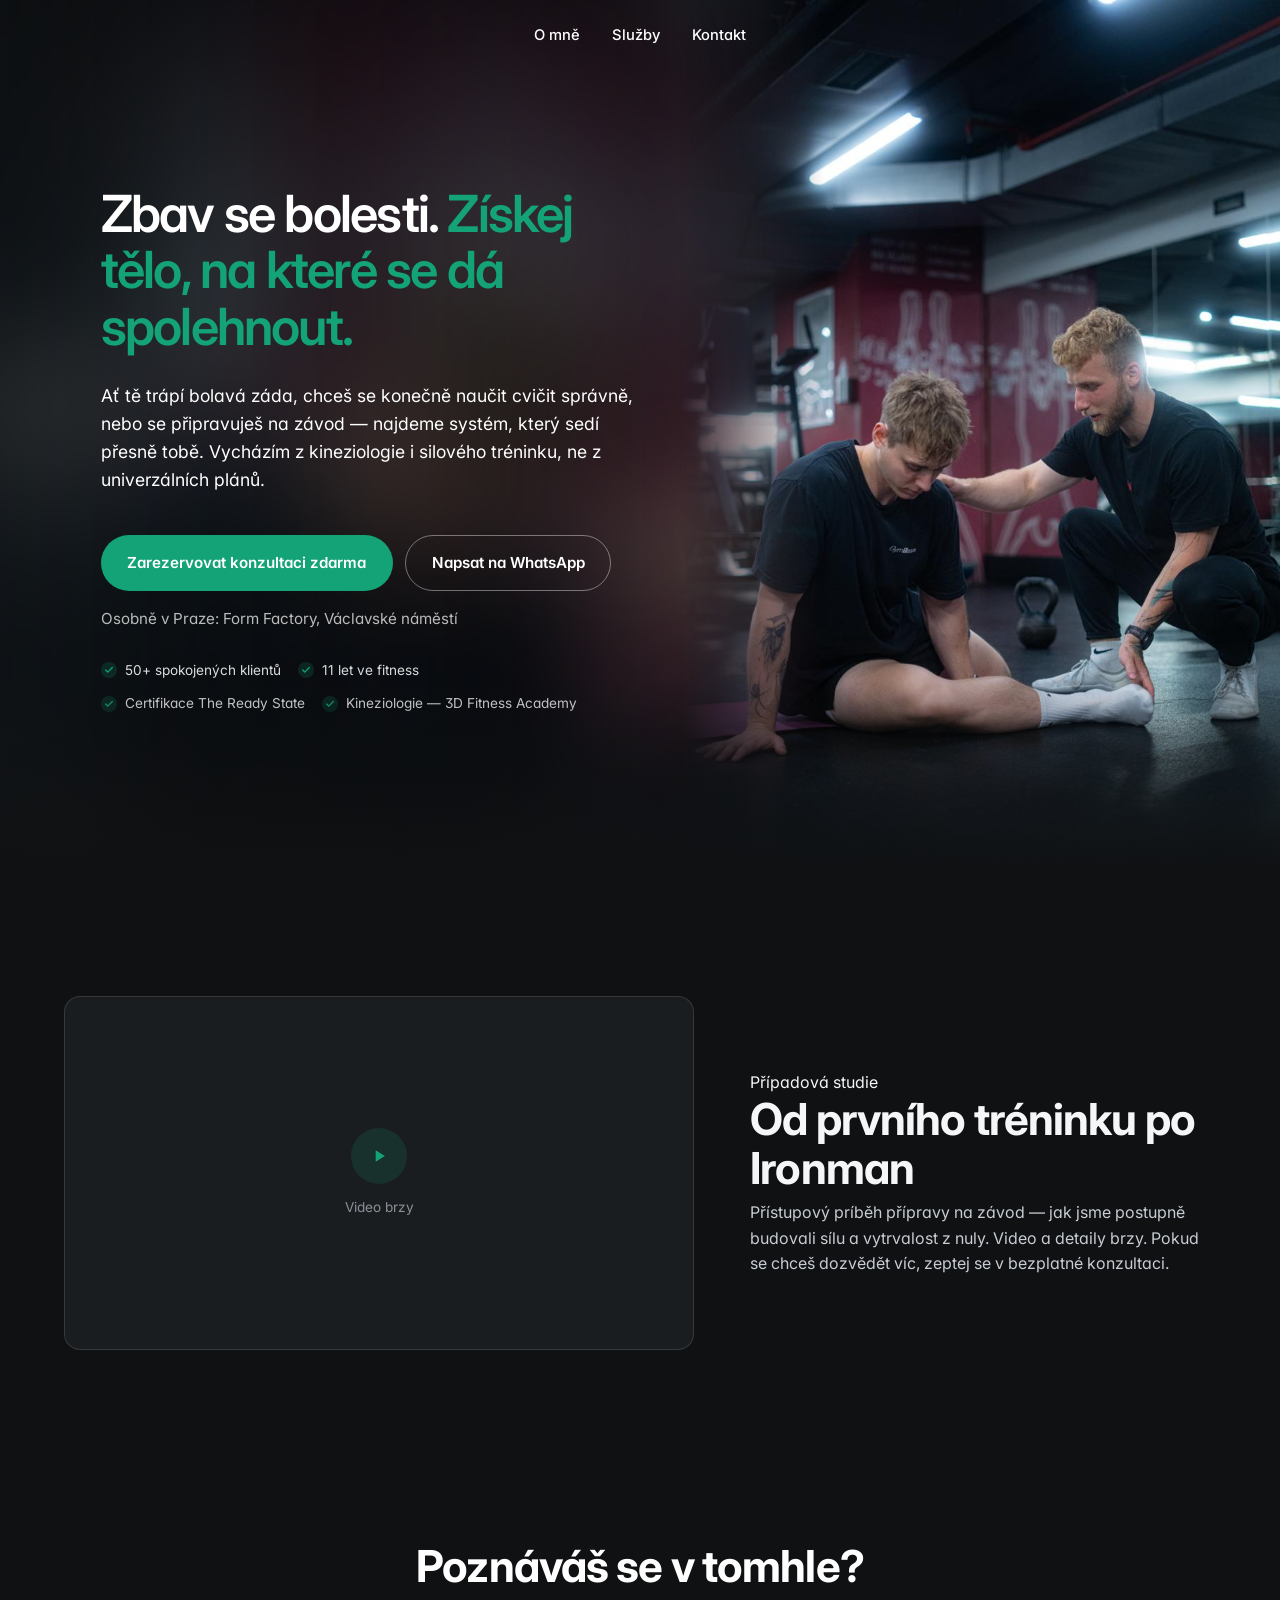
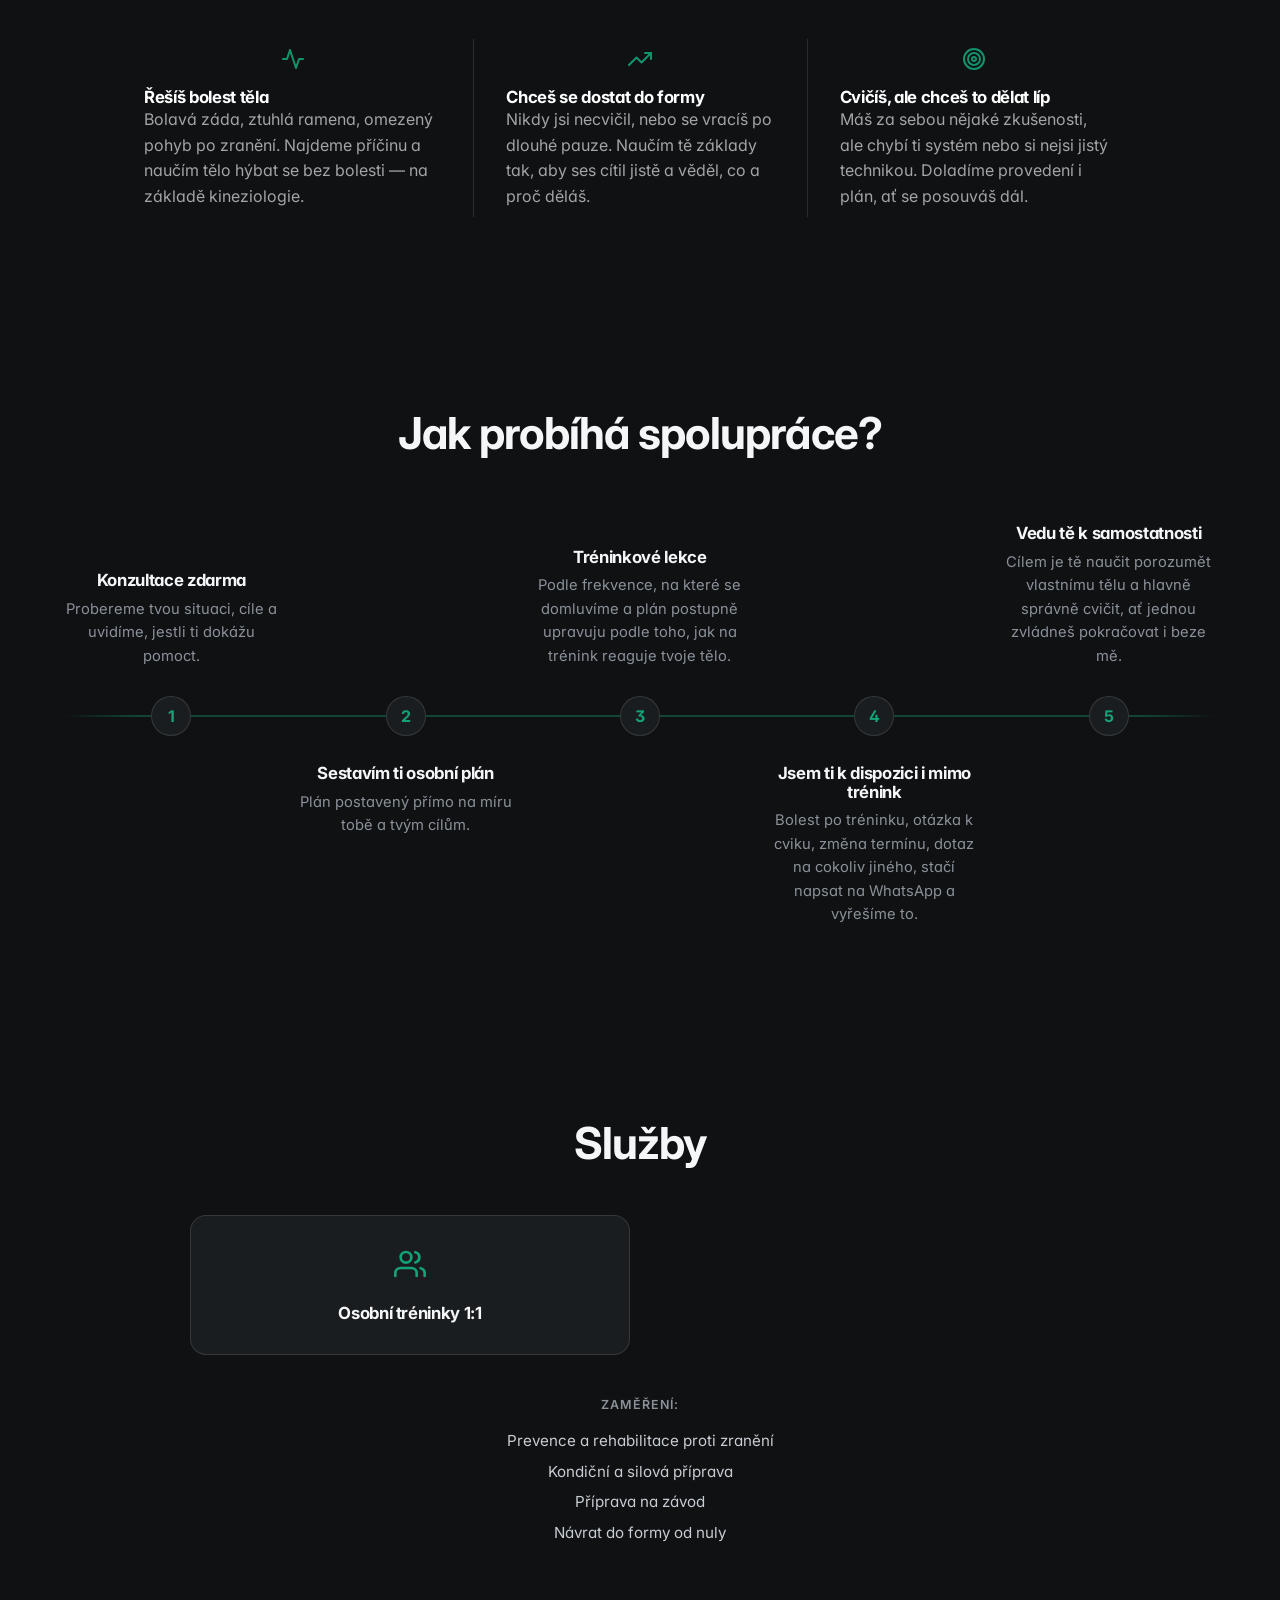
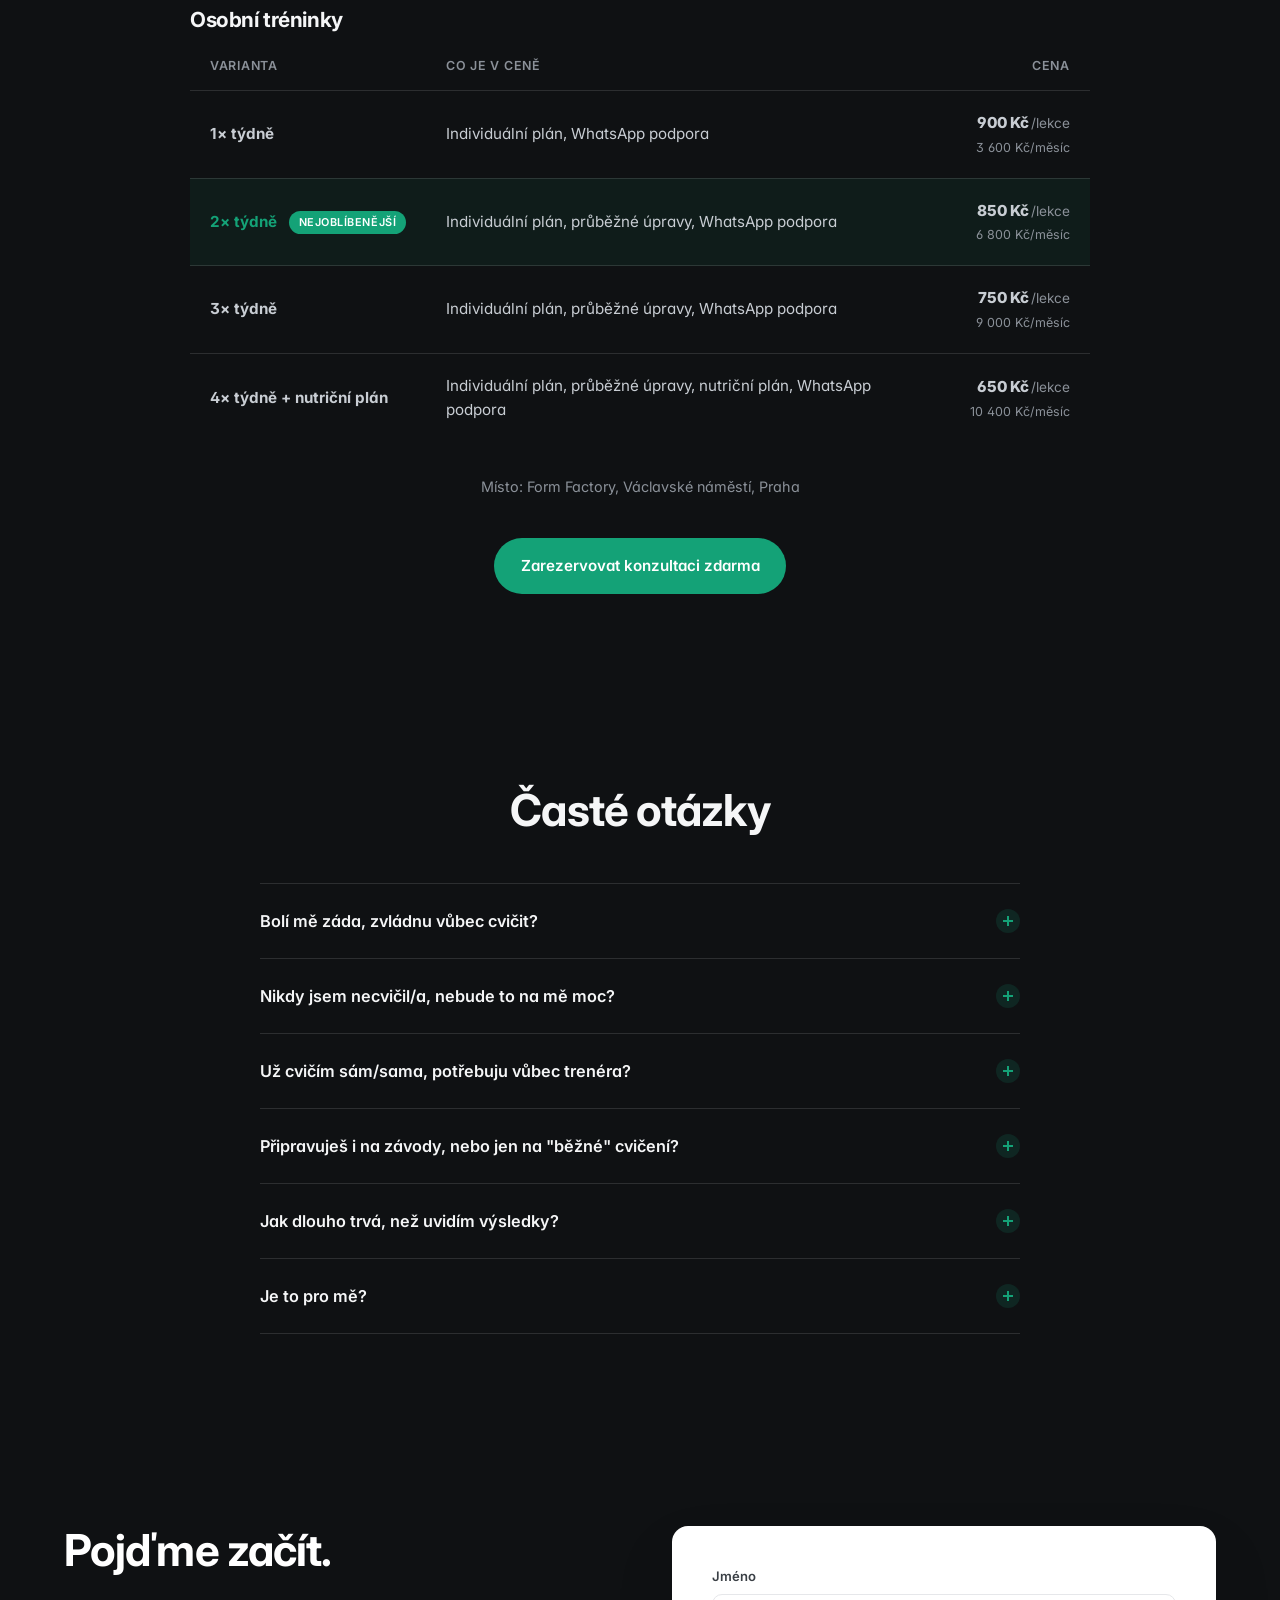
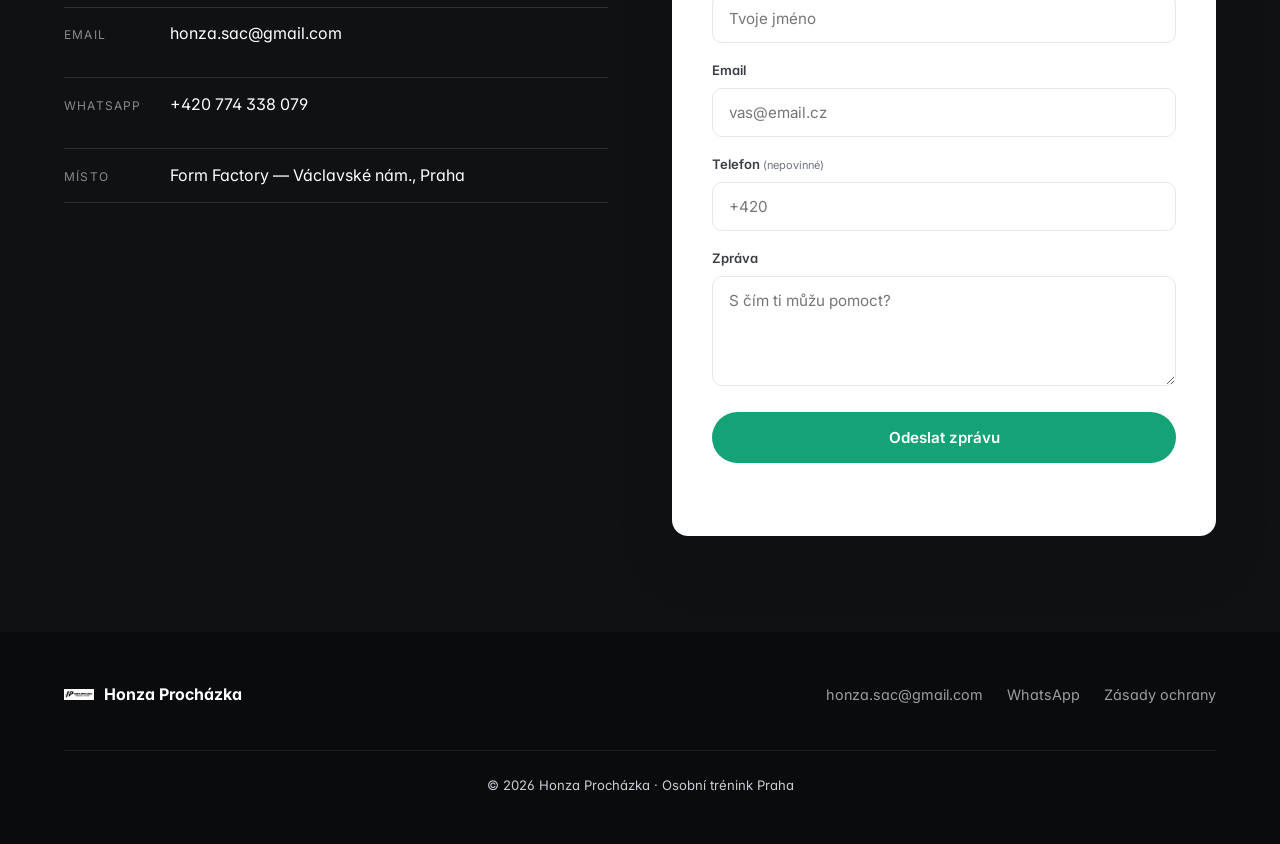
==== index.html @ e0b255be "Council verdict: remove case study placeholders, delete online programming section, add location to " ====
<!DOCTYPE html>
<html lang="cs">
<head>
  <meta charset="UTF-8" />
  <meta name="viewport" content="width=device-width, initial-scale=1.0" />
  <meta name="theme-color" content="#0f1113" />
  <meta name="robots" content="index,follow,max-image-preview:large" />
  <meta name="author" content="Honza Procházka" />

  <title>Osobní trenér Praha — Honza Procházka | Kineziologie a silový trénink</title>
  <meta name="description" content="Osobní trénink v centru Prahy s Honzou Procházkou. Kineziologie i silový trénink — bolesti zad, návrat do formy nebo příprava na závod. Form Factory — Václavské náměstí. Zdarma úvodní konzultace." />
  <meta name="keywords" content="osobní trenér Praha, kineziologie Praha, silový trénink Praha, funkční trénink, bolesti zad cvičení, trénink Václavské náměstí, osobní trénink Form Factory, 3DFA trenér" />

  <link rel="canonical" href="https://www.honzacoach.cz/" />

  <meta property="og:type" content="website" />
  <meta property="og:locale" content="cs_CZ" />
  <meta property="og:site_name" content="Honza Procházka — Osobní trenér Praha" />
  <meta property="og:title" content="Osobní trenér Praha — Honza Procházka | Kineziologie a silový trénink" />
  <meta property="og:description" content="Zbav se bolesti. Získej tělo, na které se dá spolehnout. Individuální tréninky na základě kineziologie i silové přípravy. Zdarma úvodní konzultace — centrum Prahy, Form Factory." />
  <meta property="og:url" content="https://www.honzacoach.cz/" />
  <meta property="og:image" content="https://www.honzacoach.cz/assets/honza-about.jpg" />
  <meta property="og:image:alt" content="Honza Procházka — osobní trenér Praha" />

  <meta name="twitter:card" content="summary_large_image" />
  <meta name="twitter:title" content="Osobní trenér Praha — Honza Procházka" />
  <meta name="twitter:description" content="Kineziologie a silový trénink v centru Prahy. Zdarma úvodní konzultace." />
  <meta name="twitter:image" content="https://www.honzacoach.cz/assets/honza-about.jpg" />

  <meta name="geo.region" content="CZ-10" />
  <meta name="geo.placename" content="Praha" />
  <meta name="geo.position" content="50.0814;14.4285" />
  <meta name="ICBM" content="50.0814, 14.4285" />

  <link rel="icon" type="image/png" href="assets/logo.png" />
  <link rel="apple-touch-icon" href="assets/logo.png" />
  <link rel="preconnect" href="https://fonts.googleapis.com">
  <link rel="preconnect" href="https://fonts.gstatic.com" crossorigin>
  <link rel="preload" as="image" href="assets/honza-about.jpg" fetchpriority="high" />
  <link rel="preload" as="image" href="assets/honza-hero-1.JPG" fetchpriority="high" />
  <link href="https://fonts.googleapis.com/css2?family=Inter:wght@300;400;500;600;700;800&display=swap" rel="stylesheet">
  <link rel="stylesheet" href="styles.css" />

  <script type="application/ld+json">
  {
    "@context": "https://schema.org",
    "@graph": [
      {
        "@type": "LocalBusiness",
        "@id": "https://www.honzacoach.cz/#business",
        "name": "Honza Procházka — Osobní trenér Praha",
        "image": "https://www.honzacoach.cz/assets/honza-about.jpg",
        "url": "https://www.honzacoach.cz/",
        "email": "honza.sac@gmail.com",
        "priceRange": "650–900 Kč",
        "description": "Osobní tréninky založené na kineziologii a silovém tréninku — bolesti zad, návrat do formy i příprava na závod. Centrum Prahy — Form Factory, Václavské náměstí.",
        "address": {
          "@type": "PostalAddress",
          "streetAddress": "Form Factory, Václavské náměstí",
          "addressLocality": "Praha",
          "postalCode": "110 00",
          "addressCountry": "CZ"
        },
        "geo": {
          "@type": "GeoCoordinates",
          "latitude": 50.0814,
          "longitude": 14.4285
        },
        "areaServed": { "@type": "City", "name": "Praha" },
        "sameAs": [
          "https://instagram.com/honza.mbk"
        ]
      },
      {
        "@type": "Person",
        "@id": "https://www.honzacoach.cz/#person",
        "name": "Honza Procházka",
        "jobTitle": "Osobní trenér, specialista na kineziologii",
        "worksFor": { "@id": "https://www.honzacoach.cz/#business" },
        "hasCredential": "3DFA certifikace",
        "knowsAbout": ["Kineziologie", "Funkční trénink", "Bolesti zad", "Rehabilitační cvičení"]
      },
      {
        "@type": "Service",
        "name": "Osobní trénink 1:1",
        "provider": { "@id": "https://www.honzacoach.cz/#business" },
        "areaServed": "Praha",
        "offers": [
          { "@type": "Offer", "name": "Úvodní konzultace", "price": "0", "priceCurrency": "CZK" },
          { "@type": "Offer", "name": "1× týdně", "price": "900", "priceCurrency": "CZK" },
          { "@type": "Offer", "name": "2× týdně", "price": "850", "priceCurrency": "CZK" },
          { "@type": "Offer", "name": "3× týdně", "price": "750", "priceCurrency": "CZK" },
          { "@type": "Offer", "name": "4× týdně + nutriční plán", "price": "650", "priceCurrency": "CZK" }
        ]
      },
      {
        "@type": "FAQPage",
        "mainEntity": [
          {
            "@type": "Question",
            "name": "Bolí mě záda, zvládnu vůbec cvičit?",
            "acceptedAnswer": { "@type": "Answer", "text": "Ano — a je to přesně důvod, proč začít. Na první konzultaci projdeme, co ti dělá potíže, a najdeme pohyby, které jsou pro tebe bezpečné." }
          },
          {
            "@type": "Question",
            "name": "Nikdy jsem necvičil/a, nebude to na mě moc?",
            "acceptedAnswer": { "@type": "Answer", "text": "Naopak, je to ideální start. Tempo i cviky přizpůsobím přesně tvé úrovni." }
          },
          {
            "@type": "Question",
            "name": "Už cvičím sám/sama, potřebuju vůbec trenéra?",
            "acceptedAnswer": { "@type": "Answer", "text": "Pokud si nejsi jistý technikou nebo proč které cviky volíš, tak ano." }
          },
          {
            "@type": "Question",
            "name": "Připravuješ i na závody, nebo jen na běžné cvičení?",
            "acceptedAnswer": { "@type": "Answer", "text": "Obojí. Kombinuju kineziologii se silovým tréninkem, takže tě dokážu připravit i na konkrétní cíl — např. jsem takhle připravoval klienta na Ironman 70.3." }
          },
          {
            "@type": "Question",
            "name": "Jak dlouho trvá, než uvidím výsledky?",
            "acceptedAnswer": { "@type": "Answer", "text": "Je to individuální, podle počtu tréninků, ale u většiny klientů vidíme zlepšení během prvního měsíce." }
          },
          {
            "@type": "Question",
            "name": "Je to pro mě?",
            "acceptedAnswer": { "@type": "Answer", "text": "Od toho je konzultace zdarma — probereme tvou situaci a uvidíme, jestli ti dokážu pomoct." }
          }
        ]
      }
    ]
  }
  </script>


</head>
<body>

  <header class="top-nav" id="nav">
    <a href="o-mne.html">O mně</a>
    <a href="#sluzby">Služby</a>
    <a href="#kontakt">Kontakt</a>
    <a href="#kontakt" class="top-nav__cta btn btn--small">Zdarma konzultace</a>
  </header>

  <main>
  <!-- HERO -->
  <section class="hero hero--fullbg" id="top" aria-labelledby="heroTitle">
    <div class="hero__media">
      <div class="hero__backdrop" aria-hidden="true"></div>
      <video
        class="hero__bg"
        poster="assets/honza-hero-1.JPG"
        autoplay muted loop playsinline preload="auto"
        aria-hidden="true">
        <source src="assets/hero-video.mp4" type="video/mp4" />
      </video>
    </div>
    <div class="container hero__content">
      <div class="hero__text reveal">
        <h1 id="heroTitle">Zbav se bolesti. <span class="accent">Získej tělo, na které se dá spolehnout.</span></h1>
        <p class="lead">Ať tě trápí bolavá záda, chceš se konečně naučit cvičit správně, nebo se připravuješ na závod — najdeme systém, který sedí přesně tobě. Vycházím z kineziologie i silového tréninku, ne z univerzálních plánů.</p>
        <div class="hero__cta">
          <a href="#kontakt" class="btn btn--primary">Zarezervovat konzultaci zdarma</a>
          <a href="https://wa.me/420774338079?text=Ahoj%20Honzo%2C%20m%C3%A1m%20z%C3%A1jem%20o%20konzultaci%20zdarma." target="_blank" rel="noopener" class="btn btn--ghost">Napsat na WhatsApp</a>
        </div>
        <p style="font-size: 0.95rem; color: #bbb; margin-top: 1rem;">Osobně v Praze: Form Factory, Václavské náměstí</p>
        <ul class="hero__checks">
          <li>50+ spokojených klientů</li>
          <li>11 let ve fitness</li>
          <li>Certifikace The Ready State</li>
          <li>Kineziologie — 3D Fitness Academy</li>
        </ul>
      </div>
    </div>
  </section>

  <!-- CASE STUDY — video pending, TODO: fill in placeholders below and replace .case-study__video-placeholder with a <video> tag once footage is edited -->
  <section class="case-study" id="pribeh">
    <div class="container case-study__grid reveal">
      <div class="case-study__video">
        <div class="case-study__video-placeholder">
          <div class="case-study__play" aria-hidden="true">
            <svg viewBox="0 0 24 24"><path d="M8 5v14l11-7z"/></svg>
          </div>
          <span>Video brzy</span>
        </div>
      </div>
      <div class=”case-study__text”>
        <span class=”case-study__eyebrow”>Případová studie</span>
        <h2>Od prvního tréninku po Ironman</h2>
        <p>Přístupový príběh přípravy na závod — jak jsme postupně budovali sílu a vytrvalost z nuly. Video a detaily brzy. Pokud se chceš dozvědět víc, zeptej se v bezplatné konzultaci.</p>
      </div>
    </div>
  </section>

  <!-- FOR WHOM -->
  <section class="forwhom" id="pro-koho">
    <div class="container">
      <div class="section__head reveal">
        <h2>Poznáváš se v tomhle?</h2>
      </div>
      <div class="forwhom__grid">
        <div class="forwhom__item reveal" data-reveal="repeat">
          <div class="card__icon">
            <svg viewBox="0 0 24 24" fill="none" stroke="currentColor" stroke-width="2" stroke-linecap="round" stroke-linejoin="round">
              <polyline points="22 12 18 12 15 21 9 3 6 12 2 12"></polyline>
            </svg>
          </div>
          <h3>Řešíš bolest těla</h3>
          <p>Bolavá záda, ztuhlá ramena, omezený pohyb po zranění. Najdeme příčinu a naučím tělo hýbat se bez bolesti — na základě kineziologie.</p>
        </div>
        <div class="forwhom__item reveal" data-reveal="repeat">
          <div class="card__icon">
            <svg viewBox="0 0 24 24" fill="none" stroke="currentColor" stroke-width="2" stroke-linecap="round" stroke-linejoin="round">
              <polyline points="23 6 13.5 15.5 8.5 10.5 1 18"></polyline>
              <polyline points="17 6 23 6 23 12"></polyline>
            </svg>
          </div>
          <h3>Chceš se dostat do formy</h3>
          <p>Nikdy jsi necvičil, nebo se vracíš po dlouhé pauze. Naučím tě základy tak, aby ses cítil jistě a věděl, co a proč děláš.</p>
        </div>
        <div class="forwhom__item reveal" data-reveal="repeat">
          <div class="card__icon">
            <svg viewBox="0 0 24 24" fill="none" stroke="currentColor" stroke-width="2" stroke-linecap="round" stroke-linejoin="round">
              <circle cx="12" cy="12" r="10"></circle>
              <circle cx="12" cy="12" r="6"></circle>
              <circle cx="12" cy="12" r="2"></circle>
            </svg>
          </div>
          <h3>Cvičíš, ale chceš to dělat líp</h3>
          <p>Máš za sebou nějaké zkušenosti, ale chybí ti systém nebo si nejsi jistý technikou. Doladíme provedení i plán, ať se posouváš dál.</p>
        </div>
      </div>
    </div>
  </section>

  <!-- PROCESS (ONGOING COLLABORATION) -->
  <section class="process">
    <div class="container">
      <div class="section__head reveal">
        <h2>Jak probíhá spolupráce?</h2>
      </div>
      <div class="timeline reveal" data-reveal="repeat">
        <div class="timeline__track" aria-hidden="true"></div>
        <div class="timeline__node">1</div>
        <div class="timeline__content">
          <h3>Konzultace zdarma</h3>
          <p>Probereme tvou situaci, cíle a uvidíme, jestli ti dokážu pomoct.</p>
        </div>
        <div class="timeline__node">2</div>
        <div class="timeline__content">
          <h3>Sestavím ti osobní plán</h3>
          <p>Plán postavený přímo na míru tobě a tvým cílům.</p>
        </div>
        <div class="timeline__node">3</div>
        <div class="timeline__content">
          <h3>Tréninkové lekce</h3>
          <p>Podle frekvence, na které se domluvíme a plán postupně upravuju podle toho, jak na trénink reaguje tvoje tělo.</p>
        </div>
        <div class="timeline__node">4</div>
        <div class="timeline__content">
          <h3>Jsem ti k dispozici i mimo trénink</h3>
          <p>Bolest po tréninku, otázka k cviku, změna termínu, dotaz na cokoliv jiného, stačí napsat na WhatsApp a vyřešíme to.</p>
        </div>
        <div class="timeline__node">5</div>
        <div class="timeline__content">
          <h3>Vedu tě k samostatnosti</h3>
          <p>Cílem je tě naučit porozumět vlastnímu tělu a hlavně správně cvičit, ať jednou zvládneš pokračovat i beze mě.</p>
        </div>
      </div>
    </div>
  </section>

  <!-- SERVICES / PRICING -->
  <section class="pricing" id="sluzby">
    <div class="container">
      <div class="section__head reveal">
        <h2>Služby</h2>
      </div>

      <div class="services-overview reveal">
        <div class="services-overview__grid">
          <div class="services-overview__card">
            <svg viewBox="0 0 24 24" fill="none" stroke="currentColor" stroke-width="2" stroke-linecap="round" stroke-linejoin="round">
              <path d="M17 21v-2a4 4 0 0 0-4-4H5a4 4 0 0 0-4 4v2"></path>
              <circle cx="9" cy="7" r="4"></circle>
              <path d="M23 21v-2a4 4 0 0 0-3-3.87"></path>
              <path d="M16 3.13a4 4 0 0 1 0 7.75"></path>
            </svg>
            <h3>Osobní tréninky 1:1</h3>
          </div>
        </div>
        <div class="services-overview__focus">
          <span>Zaměření:</span>
          <ul>
            <li>Prevence a rehabilitace proti zranění</li>
            <li>Kondiční a silová příprava</li>
            <li>Příprava na závod</li>
            <li>Návrat do formy od nuly</li>
          </ul>
        </div>
      </div>

      <h3 class="pricing__category reveal">Osobní tréninky</h3>
      <div class="pricing-table-wrap reveal">
        <table class="pricing-table">
          <thead>
            <tr>
              <th>Varianta</th>
              <th>Co je v ceně</th>
              <th>Cena</th>
            </tr>
          </thead>
          <tbody>
            <tr>
              <td class="pricing-table__variant">1× týdně</td>
              <td>Individuální plán, WhatsApp podpora</td>
              <td class="pricing-table__price">900 Kč<span>/lekce</span><small>3 600 Kč/měsíc</small></td>
            </tr>
            <tr class="pricing-table__row--featured">
              <td class="pricing-table__variant">2× týdně <span class="pricing-table__badge">Nejoblíbenější</span></td>
              <td>Individuální plán, průběžné úpravy, WhatsApp podpora</td>
              <td class="pricing-table__price">850 Kč<span>/lekce</span><small>6 800 Kč/měsíc</small></td>
            </tr>
            <tr>
              <td class="pricing-table__variant">3× týdně</td>
              <td>Individuální plán, průběžné úpravy, WhatsApp podpora</td>
              <td class="pricing-table__price">750 Kč<span>/lekce</span><small>9 000 Kč/měsíc</small></td>
            </tr>
            <tr>
              <td class="pricing-table__variant">4× týdně + nutriční plán</td>
              <td>Individuální plán, průběžné úpravy, nutriční plán, WhatsApp podpora</td>
              <td class="pricing-table__price">650 Kč<span>/lekce</span><small>10 400 Kč/měsíc</small></td>
            </tr>
          </tbody>
        </table>
      </div>
      <p class="pricing__note">Místo: Form Factory, Václavské náměstí, Praha</p>

      <div class="offer__cta reveal" style="text-align:center;margin-top:2.5rem">
        <a href="#kontakt" class="btn btn--primary">Zarezervovat konzultaci zdarma</a>
      </div>
    </div>
  </section>

  <!-- FAQ -->
  <section class="faq" id="faq">
    <div class="container">
      <div class="section__head reveal">
        <h2>Časté otázky</h2>
      </div>
      <div class="faq__list">
        <details class="faq__item reveal">
          <summary>Bolí mě záda, zvládnu vůbec cvičit?<span class="faq__icon" aria-hidden="true"></span></summary>
          <p>Ano — a je to přesně důvod, proč začít. Na první konzultaci projdeme, co ti dělá potíže, a najdeme pohyby, které jsou pro tebe bezpečné.</p>
        </details>
        <details class="faq__item reveal">
          <summary>Nikdy jsem necvičil/a, nebude to na mě moc?<span class="faq__icon" aria-hidden="true"></span></summary>
          <p>Naopak, je to ideální start. Tempo i cviky přizpůsobím přesně tvé úrovni.</p>
        </details>
        <details class="faq__item reveal">
          <summary>Už cvičím sám/sama, potřebuju vůbec trenéra?<span class="faq__icon" aria-hidden="true"></span></summary>
          <p>Pokud si nejsi jistý technikou nebo proč které cviky volíš, tak ano.</p>
        </details>
        <details class="faq__item reveal">
          <summary>Připravuješ i na závody, nebo jen na "běžné" cvičení?<span class="faq__icon" aria-hidden="true"></span></summary>
          <p>Obojí. Kombinuju kineziologii se silovým tréninkem, takže tě dokážu připravit i na konkrétní cíl — např. jsem takhle připravoval klienta na Ironman 70.3.</p>
        </details>
        <details class="faq__item reveal">
          <summary>Jak dlouho trvá, než uvidím výsledky?<span class="faq__icon" aria-hidden="true"></span></summary>
          <p>Je to individuální, podle počtu tréninků, ale u většiny klientů vidíme zlepšení během prvního měsíce.</p>
        </details>
        <details class="faq__item reveal">
          <summary>Je to pro mě?<span class="faq__icon" aria-hidden="true"></span></summary>
          <p>Od toho je konzultace zdarma — probereme tvou situaci a uvidíme, jestli ti dokážu pomoct.</p>
        </details>
      </div>
    </div>
  </section>

  <!-- CTA / CONTACT -->
  <section class="cta" id="kontakt">
    <div class="container cta__grid">
      <div class="cta__text reveal">
        <h2>Pojďme začít.</h2>
        <ul class="cta__contact">
          <li><span>Email</span><a href="mailto:honza.sac@gmail.com">honza.sac@gmail.com</a></li>
          <li><span>WhatsApp</span><a href="https://wa.me/420774338079?text=Ahoj%20Honzo%2C%20m%C3%A1m%20z%C3%A1jem%20o%20konzultaci%20zdarma." target="_blank" rel="noopener">+420 774 338 079</a></li>
          <li><span>Místo</span>Form Factory — Václavské nám., Praha</li>
        </ul>
      </div>

      <form class="cta__form reveal" id="contactForm" novalidate>
        <input type="checkbox" name="botcheck" style="display:none" tabindex="-1" autocomplete="off" />
        <div class="field">
          <label for="name">Jméno</label>
          <input id="name" name="name" type="text" required placeholder="Tvoje jméno"/>
        </div>
        <div class="field">
          <label for="email">Email</label>
          <input id="email" name="email" type="email" required placeholder="vas@email.cz"/>
        </div>
        <div class="field">
          <label for="phone">Telefon <small>(nepovinné)</small></label>
          <input id="phone" name="phone" type="tel" placeholder="+420"/>
        </div>
        <div class="field">
          <label for="message">Zpráva</label>
          <textarea id="message" name="message" rows="4" placeholder="S čím ti můžu pomoct?"></textarea>
        </div>
        <button type="submit" class="btn btn--primary btn--block">Odeslat zprávu</button>
        <p class="form__status" id="formStatus"></p>
      </form>
    </div>
  </section>

  </main>

  <!-- FOOTER -->
  <footer class="footer">
    <div class="container footer__inner">
      <div class="footer__brand">
        <img src="assets/logo.png" alt="Logo Honza Procházka" width="30" height="30" loading="lazy" />
        <span>Honza Procházka</span>
      </div>
      <div class="footer__links">
        <a href="mailto:honza.sac@gmail.com">honza.sac@gmail.com</a>
        <a href="https://wa.me/420774338079?text=Ahoj%20Honzo%2C%20m%C3%A1m%20z%C3%A1jem%20o%20konzultaci%20zdarma." target="_blank" rel="noopener">WhatsApp</a>
        <a href="privacy-policy.html">Zásady ochrany</a>
      </div>
      <p class="footer__copy">© <span id="year"></span> Honza Procházka · Osobní trénink Praha</p>
    </div>
  </footer>

  <a href="#kontakt" class="sticky-cta">Zdarma konzultace</a>

  <script src="script.js"></script>
</body>
</html>
---- styles.css ----
/* ---------- RESET & BASE ---------- */
*,*::before,*::after{box-sizing:border-box;margin:0;padding:0}
html{scroll-behavior:smooth;-webkit-text-size-adjust:100%}
:root{
  --bg:#ffffff;
  --bg-alt:#f6f7f8;
  --ink:#0f1113;
  --ink-2:#3a3f45;
  --muted:#6b7280;
  --line:#e6e7ea;
  --accent:#14a277;
  --accent-dark:#0f7d5b;
  --radius:16px;
  --radius-sm:10px;
  --shadow:0 10px 30px rgba(15,17,19,.08);
  --shadow-lg:0 30px 60px rgba(15,17,19,.12);
  --maxw:1200px;
  --ease:cubic-bezier(.2,.7,.2,1);

  /* Dark theme (whole site, except light "island" surfaces: contact form, booking modal) */
  --dark-bg:#0f1113;
  --dark-bg-alt:#0f1113;
  --card-dark:#1a1d1f;
  --text:#f5f6f7;
  --text-2:#c8cdd3;
  --text-muted:#8b9199;
  --dark-line:rgba(255,255,255,.12);
}
body{
  font-family:'Inter',-apple-system,BlinkMacSystemFont,'Segoe UI',sans-serif;
  color:var(--text);
  background:var(--dark-bg);
  line-height:1.6;
  -webkit-font-smoothing:antialiased;
  font-feature-settings:"ss01","cv11";
}
img{max-width:100%;display:block}
a{color:inherit;text-decoration:none}
button{font-family:inherit;cursor:pointer;border:0;background:none}
ul{list-style:none}

.container{max-width:var(--maxw);margin:0 auto;padding:0 24px}

h1,h2,h3{font-weight:700;letter-spacing:-.02em;line-height:1.1;color:var(--text)}
h1{font-size:clamp(2.5rem,5.5vw,4.5rem);font-weight:600;letter-spacing:-.035em}
h2{font-size:clamp(1.75rem,3.5vw,2.75rem);margin-bottom:.5rem}
h3{font-size:1.2rem}
p{color:var(--text-2)}

.accent{color:var(--accent)}

.section__head{text-align:center;max-width:680px;margin:0 auto 3rem}
.section__head p{margin-top:.75rem;color:var(--text-muted)}

/* ---------- BUTTONS ---------- */
.btn{
  display:inline-flex;align-items:center;justify-content:center;
  padding:.95rem 1.6rem;
  border-radius:999px;
  font-weight:600;font-size:.95rem;
  transition:all .25s var(--ease);
  white-space:nowrap;
  border:1.5px solid transparent;
}
.btn--primary{background:var(--accent);color:#fff}
.btn--primary:hover{background:var(--accent-dark);transform:translateY(-2px);box-shadow:var(--shadow)}
.btn--ghost{background:transparent;color:var(--text);border-color:var(--dark-line)}
.btn--ghost:hover{border-color:var(--text);transform:translateY(-2px)}
.btn--small{padding:.6rem 1.1rem;font-size:.85rem;background:var(--accent);color:#fff}
.btn--small:hover{background:var(--accent-dark)}
.btn--block{width:100%}

/* ---------- TOP NAV (centered, index.html only) ---------- */
.top-nav{
  position:fixed;top:0;left:0;right:0;z-index:50;
  display:flex;align-items:center;justify-content:center;
  gap:2rem;height:72px;
  background:transparent;
  border-bottom:1px solid transparent;
  transition:border-color .3s,background .3s;
}
.top-nav.scrolled{
  background:rgba(15,17,19,.85);
  backdrop-filter:saturate(180%) blur(14px);
  border-color:var(--dark-line);
}
.top-nav a{font-size:.92rem;font-weight:500;color:#fff;transition:color .2s}
.top-nav a:hover{color:rgba(255,255,255,.75)}
.top-nav__cta{
  position:absolute;right:24px;top:50%;
  transform:translateY(-50%) translateX(8px);
  opacity:0;pointer-events:none;color:#fff;
  transition:opacity .3s var(--ease),transform .3s var(--ease);
}
.top-nav.scrolled .top-nav__cta{
  opacity:1;pointer-events:auto;transform:translateY(-50%) translateX(0);
}
@media (max-width:768px){
  .top-nav__cta{display:none}
}
@media (max-width:480px){
  .top-nav{gap:1.25rem}
}

/* ---------- NAV ---------- */
.nav{
  position:fixed;top:0;left:0;right:0;z-index:50;
  background:transparent;
  border-bottom:1px solid transparent;
  transition:border-color .3s,background .3s;
}
.nav.scrolled,.nav--solid{
  background:rgba(15,17,19,.85);
  backdrop-filter:saturate(180%) blur(14px);
  border-color:var(--dark-line);
}
.nav--solid .nav__links a{color:var(--text-2)}
.nav--solid .nav__links a:hover{color:var(--text)}
.nav--solid .nav__toggle span{background:var(--text)}
.nav--solid .nav__inner{justify-content:space-between}
.nav--solid .nav__logo{display:flex;align-items:center;gap:.6rem;font-weight:700;color:var(--text)}
.nav--solid .nav__logo img{width:34px;height:34px;object-fit:contain}
.nav__inner{display:flex;align-items:center;justify-content:flex-end;height:72px}
.nav__links{display:flex;align-items:center;gap:2rem}
.nav__links a{font-size:.92rem;font-weight:500;color:#fff;transition:color .2s}
.nav__links a:hover{color:rgba(255,255,255,.75)}
.nav.scrolled .nav__links a{color:var(--text-2)}
.nav.scrolled .nav__links a:hover{color:var(--text)}
.nav__links .btn{color:#fff}
.nav__toggle{display:none;flex-direction:column;gap:5px;padding:8px}
.nav__toggle span{width:24px;height:2px;background:#fff;transition:all .25s}
.nav.scrolled .nav__toggle span{background:var(--text)}

/* ---------- HERO ---------- */
.hero{padding:5rem 0 6rem;overflow:hidden;position:relative}
.hero::before{
  content:"";position:absolute;inset:0;pointer-events:none;
  background:radial-gradient(ellipse at top right,rgba(20,162,119,.08),transparent 60%);
}
.hero--fullbg{
  padding:5rem 0;
  min-height:100vh;
  min-height:100svh;
  display:flex;
  align-items:center;
  justify-content:flex-start;
  isolation:isolate;
  background:var(--ink);
}
.hero--fullbg::before{display:none}
.hero--fullbg::after{
  content:"";position:absolute;left:0;right:0;bottom:0;height:220px;
  background:linear-gradient(to bottom,transparent,var(--ink) 85%);
  z-index:1;pointer-events:none;
}
.hero--fullbg .hero__text h1,.hero--fullbg .hero__text p{color:#fff}
.hero--fullbg .btn--primary{background:var(--accent);color:#fff}
.hero--fullbg .btn--primary:hover{background:var(--accent-dark)}
.hero--fullbg .btn--ghost{background:transparent;color:#fff;border-color:rgba(255,255,255,.4)}
.hero--fullbg .btn--ghost:hover{border-color:#fff;background:rgba(255,255,255,.08)}
.hero--fullbg .lead{color:#fff}

.hero__media{
  position:absolute;
  inset:0;
  z-index:0;overflow:hidden;
  background:var(--ink);
}
.hero__backdrop{
  position:absolute;inset:-8%;
  background-image:url("assets/honza-hero-1.JPG");
  background-size:cover;background-position:75% center;
  filter:blur(50px) saturate(1.15) brightness(.55);
  transform:scale(1.1);
  -webkit-mask-image:linear-gradient(to right,transparent 0%,rgba(0,0,0,.5) 28%,#000 62%);
  mask-image:linear-gradient(to right,transparent 0%,rgba(0,0,0,.5) 28%,#000 62%);
}
.hero__bg{
  position:absolute;
  top:0;bottom:0;right:0;
  width:auto;height:100%;
  aspect-ratio:2/3;
  object-fit:cover;
  object-position:center bottom;
  display:block;
  -webkit-mask-image:linear-gradient(to right,transparent 0%,#000 24%);
  mask-image:linear-gradient(to right,transparent 0%,#000 24%);
}

.hero--fullbg .hero__content{position:relative;z-index:1;max-width:580px;width:100%;margin-left:clamp(0px,6vw,90px);margin-right:0}
.hero__text h1{margin-bottom:1.75rem}
#heroTitle{font-size:clamp(2.1rem,4vw,3.4rem)}
.lead{font-size:1.1rem;color:var(--text-muted);max-width:460px;margin-bottom:2.5rem;font-weight:400}
.hero--fullbg .lead{max-width:560px}
.hero__cta{display:flex;gap:.75rem;flex-wrap:wrap}
.hero__checks{
  display:flex;flex-wrap:wrap;gap:.75rem 1.1rem;
  margin-top:1.75rem;padding:0;
}
.hero__checks li{
  display:flex;align-items:center;gap:.5rem;
  font-size:.85rem;color:rgba(255,255,255,.85);
  white-space:nowrap;
}
.hero__checks li::before{
  content:"";
  width:16px;height:16px;flex-shrink:0;border-radius:50%;
  background:rgba(20,162,119,.18);
  background-image:url("data:image/svg+xml,%3Csvg xmlns='http://www.w3.org/2000/svg' viewBox='0 0 24 24' fill='none' stroke='%2314a277' stroke-width='3' stroke-linecap='round' stroke-linejoin='round'%3E%3Cpolyline points='20 6 9 17 4 12'/%3E%3C/svg%3E");
  background-repeat:no-repeat;background-position:center;background-size:10px 10px;
}
.hero__meta{display:flex;gap:2.5rem;flex-wrap:wrap}
.hero__meta li{display:flex;flex-direction:column}
.hero__meta strong{font-size:1.4rem;font-weight:700;color:var(--text)}
.hero__meta span{font-size:.8rem;color:var(--muted);text-transform:uppercase;letter-spacing:.08em}

.hero__benefits{
  display:grid;grid-template-columns:1fr 1fr;gap:1rem;
}
.mini-card{
  background:#fff;border:1px solid var(--line);
  border-radius:var(--radius);padding:1.5rem 1.4rem;
  display:flex;flex-direction:column;gap:.9rem;
  transition:all .3s var(--ease);
}
.mini-card:hover{transform:translateY(-3px);box-shadow:var(--shadow);border-color:transparent}
.mini-card__icon{
  width:40px;height:40px;border-radius:10px;
  background:rgba(20,162,119,.1);color:var(--accent);
  display:flex;align-items:center;justify-content:center;
}
.mini-card__icon svg{width:20px;height:20px}
.mini-card h3{font-size:1rem;margin-bottom:.35rem}
.mini-card p{font-size:.88rem;color:var(--muted);line-height:1.5}

/* ---------- CARD (shared by offer section) ---------- */
.card{
  background:#fff;padding:2rem 1.75rem;border-radius:var(--radius);
  border:1px solid var(--line);transition:all .3s var(--ease);
}
.card:hover{transform:translateY(-4px);box-shadow:var(--shadow);border-color:transparent}
.card__icon{
  width:46px;height:46px;border-radius:12px;
  background:rgba(20,162,119,.1);color:var(--accent);
  display:flex;align-items:center;justify-content:center;
  margin-bottom:1.25rem;
}
.card__icon svg{width:22px;height:22px}
.card h3{margin-bottom:.5rem}
.card p{font-size:.92rem;color:var(--muted)}

/* ---------- FOR WHOM (dark panel) ---------- */
.forwhom{padding:6rem 0;background:var(--ink)}
.forwhom .section__head h2{color:#fff}
.forwhom__grid{display:grid;grid-template-columns:repeat(3,1fr);gap:0;max-width:1000px;margin:0 auto}
.forwhom__item{padding:.5rem 2rem;border-left:1px solid rgba(255,255,255,.12)}
.forwhom__item:first-child{border-left:0;padding-left:.25rem}
.forwhom__item.reveal{transition-delay:var(--reveal-delay,0s)}
.forwhom__item:nth-child(1){--reveal-delay:0s}
.forwhom__item:nth-child(2){--reveal-delay:.15s}
.forwhom__item:nth-child(3){--reveal-delay:.3s}
.forwhom__item .card__icon{
  width:auto;height:auto;background:none;margin-bottom:1.1rem;
}
.forwhom__item .card__icon svg{width:24px;height:24px;stroke:var(--accent);opacity:.9}
.forwhom__item h3{color:#fff;font-size:1.05rem}
.forwhom__item p{color:rgba(255,255,255,.62)}

/* ---------- OFFER (3-STEP PROCESS) ---------- */
.offer{padding:6rem 0;background:var(--dark-bg-alt)}
.offer__grid{display:grid;grid-template-columns:repeat(3,1fr);gap:1.25rem;max-width:900px;margin:0 auto}
.offer__cta{text-align:center;margin-top:2.5rem}
.step{
  background:var(--card-dark);border:1px solid var(--dark-line);border-radius:var(--radius);
  padding:2rem 1.75rem;text-align:center;transition:all .3s var(--ease);
}
.step:hover{transform:translateY(-4px);box-shadow:var(--shadow);border-color:transparent}
.step__num{
  width:40px;height:40px;border-radius:50%;
  background:rgba(20,162,119,.15);color:var(--accent);
  display:flex;align-items:center;justify-content:center;
  font-weight:700;margin:0 auto 1rem;
}
.step h3{margin-bottom:.5rem;font-size:1.05rem}
.step p{font-size:.92rem;color:var(--text-muted)}

/* ---------- PROCESS (4-STEP TIMELINE) ---------- */
.process{padding:6rem 0;background:var(--dark-bg-alt)}
.timeline{
  position:relative;display:grid;
  grid-template-columns:repeat(5,1fr);grid-template-rows:1fr auto 1fr;
  column-gap:1.25rem;row-gap:1.25rem;
  max-width:1300px;margin:0 auto;
}
.timeline.reveal{opacity:1;transform:none} /* container itself never hides — only triggers the children below */
.timeline__node,.timeline__content{
  opacity:0;transform:translateY(24px);
  transition:opacity .8s var(--ease),transform .8s var(--ease);
}
.timeline.visible .timeline__node,.timeline.visible .timeline__content{opacity:1;transform:none}
.timeline__track{
  grid-column:1/-1;grid-row:2;align-self:center;
  height:2px;
  background:linear-gradient(to right,transparent,var(--accent) 6%,var(--accent) 94%,transparent);
  opacity:.35;
}
.timeline__node{
  position:relative;z-index:1;grid-row:2;
  width:40px;height:40px;border-radius:50%;
  background:var(--card-dark);border:1px solid var(--dark-line);
  color:var(--accent);font-weight:700;
  display:flex;align-items:center;justify-content:center;
  justify-self:center;
}
.timeline__content{grid-row:1;align-self:end;text-align:center;padding-bottom:.5rem}
.timeline__content h3{margin-bottom:.5rem;font-size:1.05rem}
.timeline__content p{font-size:.92rem;color:var(--text-muted)}

/* child(1) is .timeline__track; children 2-11 are node1,content1,node2,content2,node3,content3,node4,content4,node5,content5 */
.timeline > :nth-child(2){grid-column:1}
.timeline > :nth-child(3){grid-column:1}
.timeline > :nth-child(4){grid-column:2}
.timeline > :nth-child(5){grid-column:2;grid-row:3;align-self:start;padding-bottom:0;padding-top:.5rem}
.timeline > :nth-child(6){grid-column:3}
.timeline > :nth-child(7){grid-column:3}
.timeline > :nth-child(8){grid-column:4}
.timeline > :nth-child(9){grid-column:4;grid-row:3;align-self:start;padding-bottom:0;padding-top:.5rem}
.timeline > :nth-child(10){grid-column:5}
.timeline > :nth-child(11){grid-column:5}

.timeline > :nth-child(2),.timeline > :nth-child(3){transition-delay:0s}
.timeline > :nth-child(4),.timeline > :nth-child(5){transition-delay:.15s}
.timeline > :nth-child(6),.timeline > :nth-child(7){transition-delay:.3s}
.timeline > :nth-child(8),.timeline > :nth-child(9){transition-delay:.45s}
.timeline > :nth-child(10),.timeline > :nth-child(11){transition-delay:.6s}


/* ---------- ABOUT (o-mne.html) — compact, aims to fit one screen without scrolling ---------- */
.about{padding:2rem 0}
.about__grid{display:grid;grid-template-columns:.85fr 1.15fr;gap:2rem;align-items:center}
.about__grid--flip{grid-template-columns:1.15fr .85fr}
.about__image{position:relative}
.about__image img{
  width:100%;max-width:280px;aspect-ratio:3/4;object-fit:cover;object-position:center 15%;display:block;
  margin:0 auto;border-radius:var(--radius);box-shadow:var(--shadow-lg);
}
.about__text{text-align:left}
.about__text h1,.about__text h2{margin-bottom:.6rem;font-size:1.3rem;font-weight:700;letter-spacing:-.02em}
.about__text p{margin-bottom:.55rem;font-size:.92rem;line-height:1.5}
.about__text .btn{margin-top:.25rem;padding:.7rem 1.3rem;font-size:.88rem}
.about__divider{border:0;border-top:1px solid var(--dark-line);margin:2rem 0}

/* ---------- CASE STUDY ---------- */
.case-study{padding:6rem 0}
.case-study__grid{display:grid;grid-template-columns:1.15fr .85fr;gap:3.5rem;align-items:center}
.case-study__video{
  position:relative;aspect-ratio:16/9;border-radius:var(--radius);overflow:hidden;
  background:var(--card-dark);border:1px solid var(--dark-line);
}
.case-study__video video{width:100%;height:100%;object-fit:cover;display:block}
.case-study__video-placeholder{
  position:absolute;inset:0;display:flex;flex-direction:column;align-items:center;justify-content:center;gap:.85rem;
  color:var(--text-muted);font-size:.85rem;
}
.case-study__play{
  width:56px;height:56px;border-radius:50%;
  background:rgba(20,162,119,.15);
  display:flex;align-items:center;justify-content:center;
}
.case-study__play svg{width:20px;height:20px;fill:var(--accent)}
.case-study__eyebrow{
  font-size:.8rem;font-weight:600;letter-spacing:.08em;text-transform:uppercase;
  color:var(--accent);display:block;margin-bottom:.75rem;
}
.case-study__text h2{margin-bottom:1rem}
.case-study__quote{
  border-left:2px solid var(--accent);padding-left:1.25rem;margin:1.5rem 0;
  font-size:1.05rem;font-style:italic;color:var(--text-2);
}
.case-study__meta{font-size:.85rem;color:var(--text-muted)}

/* ---------- PRICING ---------- */
.pricing{padding:6rem 0;background:var(--dark-bg-alt)}
.pricing__grid{display:grid;grid-template-columns:repeat(3,1fr);gap:1.5rem;max-width:1000px;margin:0 auto}
.plan{
  background:var(--card-dark);padding:2.25rem 2rem;border-radius:var(--radius);
  border:1px solid var(--dark-line);text-align:center;position:relative;
  transition:all .3s var(--ease);
}
.plan:hover{transform:translateY(-4px);box-shadow:var(--shadow)}
.plan--featured{
  background:#12241f;border-color:var(--accent);
  transform:scale(1.03);
}
.plan--featured:hover{transform:scale(1.03) translateY(-4px)}
.plan__tag{
  position:absolute;top:-12px;left:50%;transform:translateX(-50%);
  background:var(--accent);color:#fff;font-size:.72rem;font-weight:600;
  padding:.35rem .9rem;border-radius:999px;text-transform:uppercase;letter-spacing:.08em;
}
.plan h3{margin-bottom:1rem;font-size:1rem;text-transform:uppercase;letter-spacing:.1em;color:var(--text-muted)}
.plan--featured h3{color:rgba(255,255,255,.85)}
.plan__price{font-size:1.1rem;margin-bottom:1.5rem;font-weight:600}
.plan__price span{font-size:3rem;font-weight:800;letter-spacing:-.03em}
.plan__price small{display:block;font-size:.85rem;color:var(--text-muted);font-weight:400;margin-top:.2rem}
.plan--featured .plan__price small{color:rgba(255,255,255,.75)}
.pricing__note{text-align:center;margin-top:2rem;color:var(--text-muted);font-size:.9rem}

/* ---------- PRICING TABLE (sluzby.html) ---------- */
.pricing-table-wrap{overflow-x:auto;max-width:900px;margin:0 auto}
.pricing-table{width:100%;min-width:640px;border-collapse:collapse}
.pricing-table thead th{
  text-align:left;padding:0 1.25rem .85rem;
  font-size:.78rem;font-weight:600;text-transform:uppercase;letter-spacing:.06em;
  color:var(--text-muted);border-bottom:1px solid var(--dark-line);
}
.pricing-table thead th:last-child{text-align:right}
.pricing-table tbody td{
  padding:1.25rem;border-bottom:1px solid var(--dark-line);
  vertical-align:middle;color:var(--text-2);font-size:.95rem;
}
.pricing-table tbody tr:last-child td{border-bottom:0}
.pricing-table__variant{font-weight:700;color:var(--text);white-space:nowrap}
.pricing-table__badge{
  display:inline-block;margin-left:.5rem;padding:.2rem .6rem;
  background:var(--accent);color:#fff;font-size:.68rem;font-weight:600;
  text-transform:uppercase;letter-spacing:.05em;border-radius:999px;vertical-align:middle;
}
.pricing-table__price{text-align:right;white-space:nowrap}
.pricing-table__price{font-size:1.3rem;font-weight:800;color:var(--text)}
.pricing-table__price span{font-size:.85rem;font-weight:400;color:var(--text-muted);margin-left:.15rem}
.pricing-table__price small{display:block;font-size:.78rem;font-weight:400;color:var(--text-muted);margin-top:.15rem}
.pricing-table__row--featured td{background:rgba(20,162,119,.07)}
.pricing-table__row--featured .pricing-table__variant{color:var(--accent)}

/* ---------- SERVICES OVERVIEW (cards + focus list, above the pricing table) ---------- */
.services-overview{max-width:900px;margin:0 auto 4rem}
.services-overview__grid{display:grid;grid-template-columns:repeat(2,1fr);gap:1.25rem;margin-bottom:2.5rem}
.services-overview__card{
  background:var(--card-dark);border:1px solid var(--dark-line);border-radius:var(--radius);
  padding:2rem 1.5rem;text-align:center;transition:all .3s var(--ease);
}
.services-overview__card:hover{transform:translateY(-4px);box-shadow:var(--shadow);border-color:transparent}
.services-overview__card svg{width:32px;height:32px;color:var(--accent);margin-bottom:1rem}
.services-overview__card h3{font-size:1.05rem}
.services-overview__focus{text-align:center}
.services-overview__focus span{
  display:block;font-size:.78rem;font-weight:600;text-transform:uppercase;letter-spacing:.08em;
  color:var(--text-muted);margin-bottom:.85rem;
}
.services-overview__focus ul{list-style:none;display:flex;flex-direction:column;gap:.4rem}
.services-overview__focus li{color:var(--text-2);font-size:.95rem}
@media (max-width:600px){
  .services-overview__grid{grid-template-columns:1fr}
}

.pricing__category{
  max-width:900px;margin:0 auto 1.5rem;font-size:1.3rem;font-weight:700;letter-spacing:-.02em;
}
.online-plan{
  max-width:900px;margin:0 auto;background:var(--card-dark);border:1px solid var(--dark-line);
  border-radius:var(--radius);padding:2rem 2.25rem;
  display:flex;flex-wrap:wrap;gap:2rem;align-items:center;justify-content:space-between;
}
.online-plan__text p{margin-bottom:1rem;color:var(--text-2);font-size:.95rem;max-width:440px}
.online-plan__features{list-style:none;display:flex;flex-direction:column;gap:.55rem}
.online-plan__features li{
  display:flex;align-items:center;gap:.6rem;font-size:.9rem;color:var(--text-2);
}
.online-plan__features li::before{
  content:"";width:16px;height:16px;flex-shrink:0;border-radius:50%;
  background:rgba(20,162,119,.18);
  background-image:url("data:image/svg+xml,%3Csvg xmlns='http://www.w3.org/2000/svg' viewBox='0 0 24 24' fill='none' stroke='%2314a277' stroke-width='3' stroke-linecap='round' stroke-linejoin='round'%3E%3Cpolyline points='20 6 9 17 4 12'/%3E%3C/svg%3E");
  background-repeat:no-repeat;background-position:center;background-size:10px 10px;
}
.online-plan__price{font-size:1rem;font-weight:600;white-space:nowrap;text-align:right}
.online-plan__price span{font-size:2.5rem;font-weight:800;color:var(--text);letter-spacing:-.02em}
.online-plan__price small{display:block;font-size:.85rem;color:var(--text-muted);font-weight:400;margin-top:.2rem}
@media (max-width:600px){
  .online-plan{flex-direction:column;align-items:flex-start;text-align:left}
  .online-plan__price{text-align:left}
}

/* ---------- FAQ ---------- */
.faq{padding:6rem 0;background:var(--dark-bg)}
.faq__list{max-width:760px;margin:0 auto}
.faq__item{border-top:1px solid var(--dark-line);padding:1.5rem 0}
.faq__item:last-child{border-bottom:1px solid var(--dark-line)}
.faq__item summary{
  display:flex;align-items:center;justify-content:space-between;gap:1.5rem;
  cursor:pointer;list-style:none;font-weight:600;font-size:1.02rem;color:var(--text);
}
.faq__item summary::-webkit-details-marker{display:none}
.faq__icon{
  flex-shrink:0;width:24px;height:24px;border-radius:50%;
  background:rgba(20,162,119,.15);position:relative;transition:transform .3s var(--ease);
}
.faq__icon::before,.faq__icon::after{
  content:"";position:absolute;background:var(--accent);
  top:50%;left:50%;transform:translate(-50%,-50%);
}
.faq__icon::before{width:10px;height:2px}
.faq__icon::after{width:2px;height:10px;transition:opacity .2s var(--ease)}
.faq__item[open] .faq__icon{transform:rotate(180deg)}
.faq__item[open] .faq__icon::after{opacity:0}
.faq__item p{margin-top:1rem;color:var(--text-2);font-size:.95rem;line-height:1.6;max-width:640px}

/* ---------- CTA ---------- */
.cta{padding:6rem 0;background:var(--ink);color:#fff}
.cta h2{color:#fff}
.cta p{color:rgba(255,255,255,.72)}
.cta__grid{display:grid;grid-template-columns:1fr 1fr;gap:4rem;align-items:start}
.cta__contact{margin-top:2rem;display:flex;flex-direction:column;gap:1rem}
.cta__contact li{
  display:flex;gap:1rem;align-items:baseline;
  padding:.85rem 0;border-top:1px solid rgba(255,255,255,.12);
}
.cta__contact li:last-child{border-bottom:1px solid rgba(255,255,255,.12)}
.cta__contact span{
  font-size:.75rem;text-transform:uppercase;letter-spacing:.1em;
  color:rgba(255,255,255,.5);min-width:90px;
}
.cta__contact a{color:#fff;border-bottom:1px solid transparent;transition:border-color .2s}
.cta__contact a:hover{border-color:var(--accent)}

.cta__form{
  background:#fff;color:var(--ink);padding:2.5rem;
  border-radius:var(--radius);box-shadow:var(--shadow-lg);
}
.field{margin-bottom:1.1rem}
.field label{display:block;font-size:.82rem;font-weight:600;margin-bottom:.45rem;color:var(--ink-2)}
.field label small{color:var(--muted);font-weight:400}
.field input,.field textarea{
  width:100%;padding:.85rem 1rem;border:1.5px solid var(--line);
  border-radius:var(--radius-sm);font-family:inherit;font-size:.95rem;
  background:#fff;color:var(--ink);transition:border-color .2s;
}
.field input:focus,.field textarea:focus{outline:none;border-color:var(--accent)}
.field textarea{resize:vertical;min-height:110px}
.form__status{margin-top:1rem;font-size:.88rem;text-align:center;min-height:1.2em}
.form__status.success{color:var(--accent)}
.form__status.error{color:#d14343}

/* ---------- FOOTER ---------- */
.footer{padding:3rem 0;background:#0a0b0d;color:rgba(255,255,255,.6)}
.footer__inner{display:flex;flex-wrap:wrap;gap:1.5rem;justify-content:space-between;align-items:center}
.footer__brand{display:flex;align-items:center;gap:.6rem;color:#fff;font-weight:700}
.footer__brand img{width:30px;height:30px;object-fit:contain}
.footer__links{display:flex;gap:1.5rem;font-size:.9rem}
.footer__links a:hover{color:var(--accent)}
.footer__copy{font-size:.82rem;width:100%;text-align:center;margin-top:1rem;padding-top:1.5rem;border-top:1px solid rgba(255,255,255,.08)}

/* ---------- STICKY MOBILE CTA ---------- */
.sticky-cta{
  display:none;position:fixed;bottom:16px;left:16px;right:16px;
  background:var(--accent);color:#fff;text-align:center;
  padding:1rem;border-radius:999px;font-weight:600;
  box-shadow:var(--shadow-lg);z-index:40;
}

@keyframes riseIn{from{opacity:0;transform:translateY(16px)}to{opacity:1;transform:none}}

/* ---------- COOKIE BANNER ---------- */
.cookie-banner{
  position:fixed;left:16px;right:16px;bottom:16px;
  z-index:90;
  background:#fff;border:1px solid var(--line);
  border-radius:var(--radius);
  box-shadow:var(--shadow-lg);
  padding:1.25rem 1.4rem;
  max-width:520px;margin:0 auto;
  animation:riseIn .35s var(--ease);
}
.cookie-banner[hidden]{display:none}
.cookie-banner__title{
  font-size:.95rem;font-weight:700;color:var(--ink);
  margin-bottom:.4rem;
}
.cookie-banner__text{
  font-size:.88rem;color:var(--ink-2);
  margin-bottom:1rem;line-height:1.5;
}
.cookie-banner__actions{
  display:flex;gap:.6rem;justify-content:flex-end;flex-wrap:wrap;
}
.cookie-banner__actions .btn{padding:.6rem 1.1rem;font-size:.85rem}
@media (min-width:768px){
  .cookie-banner{
    left:auto;right:24px;bottom:24px;margin:0;
  }
}

/* ---------- REVEAL ANIMATIONS ---------- */
.reveal{opacity:0;transform:translateY(24px);transition:opacity .8s var(--ease),transform .8s var(--ease)}
.reveal.visible{opacity:1;transform:none}

/* ---------- RESPONSIVE ---------- */
@media (max-width:1024px){
  .pricing__grid{grid-template-columns:1fr;gap:1rem}
  .plan--featured{transform:none}
  .plan--featured:hover{transform:translateY(-4px)}
  .offer__grid{grid-template-columns:1fr;gap:1rem;max-width:480px}
  .timeline{display:flex;flex-direction:column;gap:1.75rem;max-width:480px;margin:0 auto}
  .timeline__track{display:none}
  .timeline__node{margin:0 auto}
  .timeline__content{text-align:center;padding:0}
  .forwhom__grid{grid-template-columns:1fr;gap:1.75rem;max-width:480px}
  .forwhom__item{border-left:0;border-top:1px solid rgba(255,255,255,.12);padding:1.5rem 0 0}
  .forwhom__item:first-child{border-top:0;padding-top:0}
  .hero__benefits{grid-template-columns:1fr 1fr}
  .cta__grid{grid-template-columns:1fr;gap:3rem}
  .about__grid,.about__grid--flip{grid-template-columns:1fr;gap:2.5rem}
  .about__grid--flip .about__image{order:-1}
  .case-study__grid{grid-template-columns:1fr;gap:2rem}
  .about__image{max-width:380px;margin:0 auto}
  .about__text{text-align:center}
  .about__divider{margin:3.5rem 0}
  .hero{padding:3rem 0 4rem}
  .hero--fullbg{
    flex-direction:column;
    align-items:stretch;
    min-height:100vh;
    min-height:100svh;
    padding:3.5rem 0;
  }
  .hero--fullbg .hero__content{order:1;max-width:none;padding:0;margin-left:0}
  .hero__backdrop{
    background-position:center 30%;
    -webkit-mask-image:linear-gradient(to bottom,transparent 0%,rgba(0,0,0,.5) 45%,#000 68%);
    mask-image:linear-gradient(to bottom,transparent 0%,rgba(0,0,0,.5) 45%,#000 68%);
  }
  .hero__bg{
    top:auto;left:0;right:0;bottom:0;
    width:100%;height:auto;
    aspect-ratio:auto;
    max-height:42%;
    -webkit-mask-image:linear-gradient(to bottom,transparent 0%,#000 30%);
    mask-image:linear-gradient(to bottom,transparent 0%,#000 30%);
  }
}
@media (max-width:768px){
  .nav__links{
    position:fixed;inset:72px 0 auto 0;
    flex-direction:column;background:rgba(15,17,19,.97);padding:2rem;
    border-bottom:1px solid var(--dark-line);
    transform:translateY(-120%);transition:transform .3s var(--ease);
    gap:1.25rem;
  }
  .nav__links.open{transform:none}
  .nav__toggle{display:flex}
  .cta__form{padding:1.75rem}
  .hero__cta{flex-direction:column;align-items:stretch}
  .hero__cta .btn{width:100%}
  .hero__checks{flex-wrap:wrap;gap:.6rem 1.25rem}
  .sticky-cta{display:block}
  .hero__meta{gap:1.5rem}
  .footer__inner{flex-direction:column;text-align:center}
}
@media (max-width:480px){
  section{padding:4rem 0 !important}
  .hero--fullbg{padding:3rem 0 !important;min-height:100vh;min-height:100svh}
}
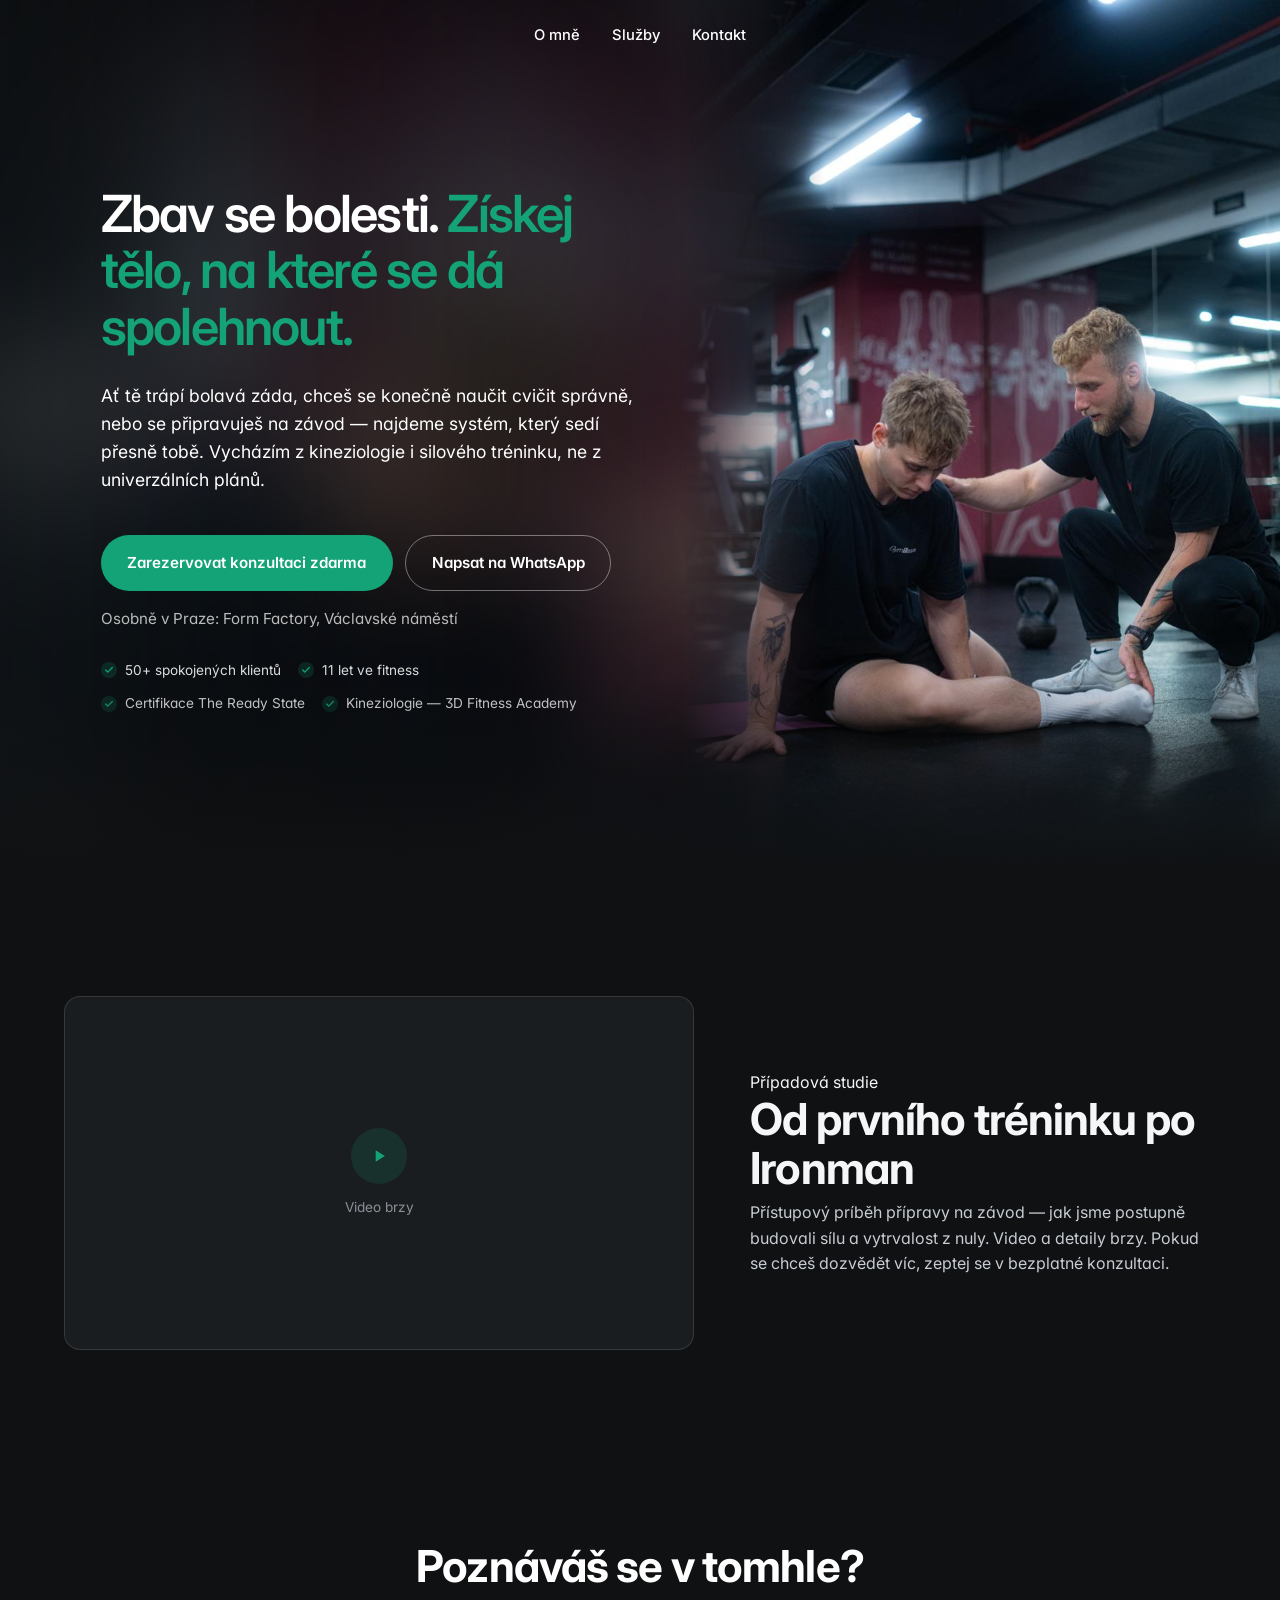
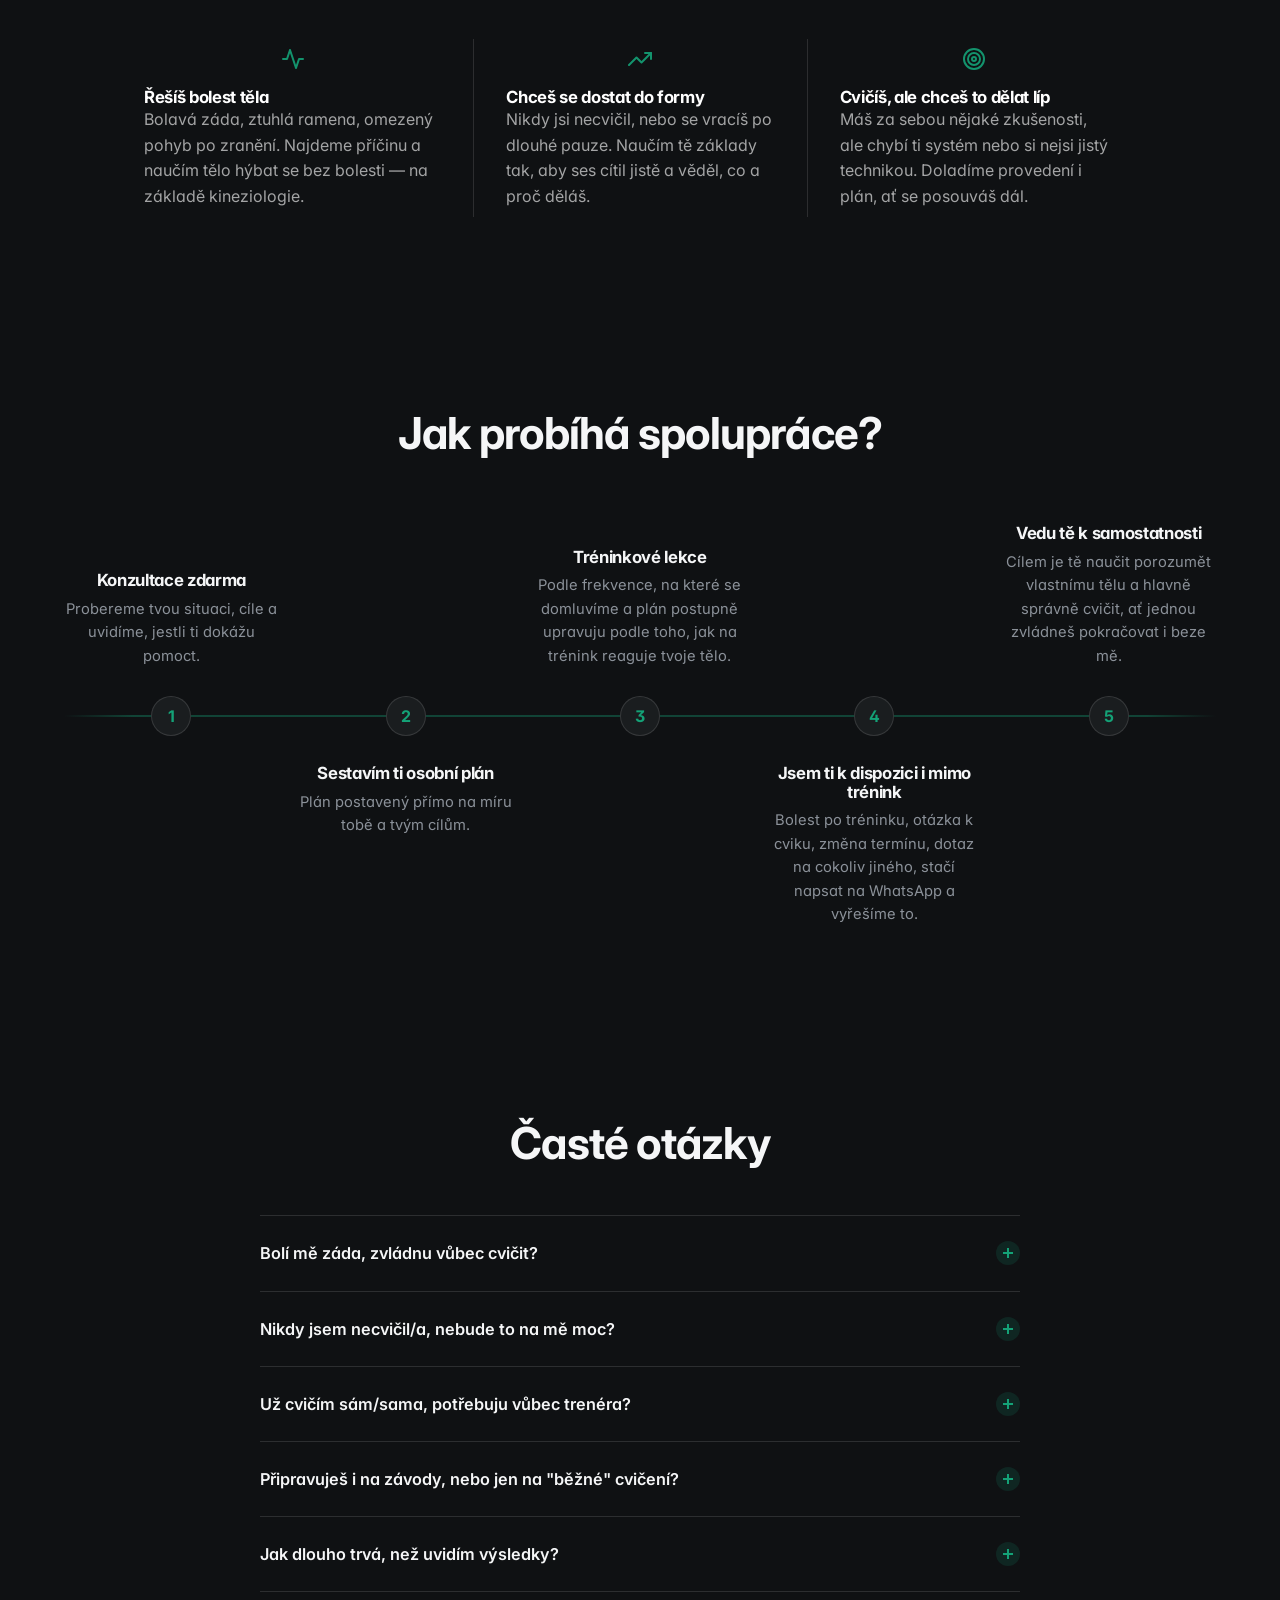
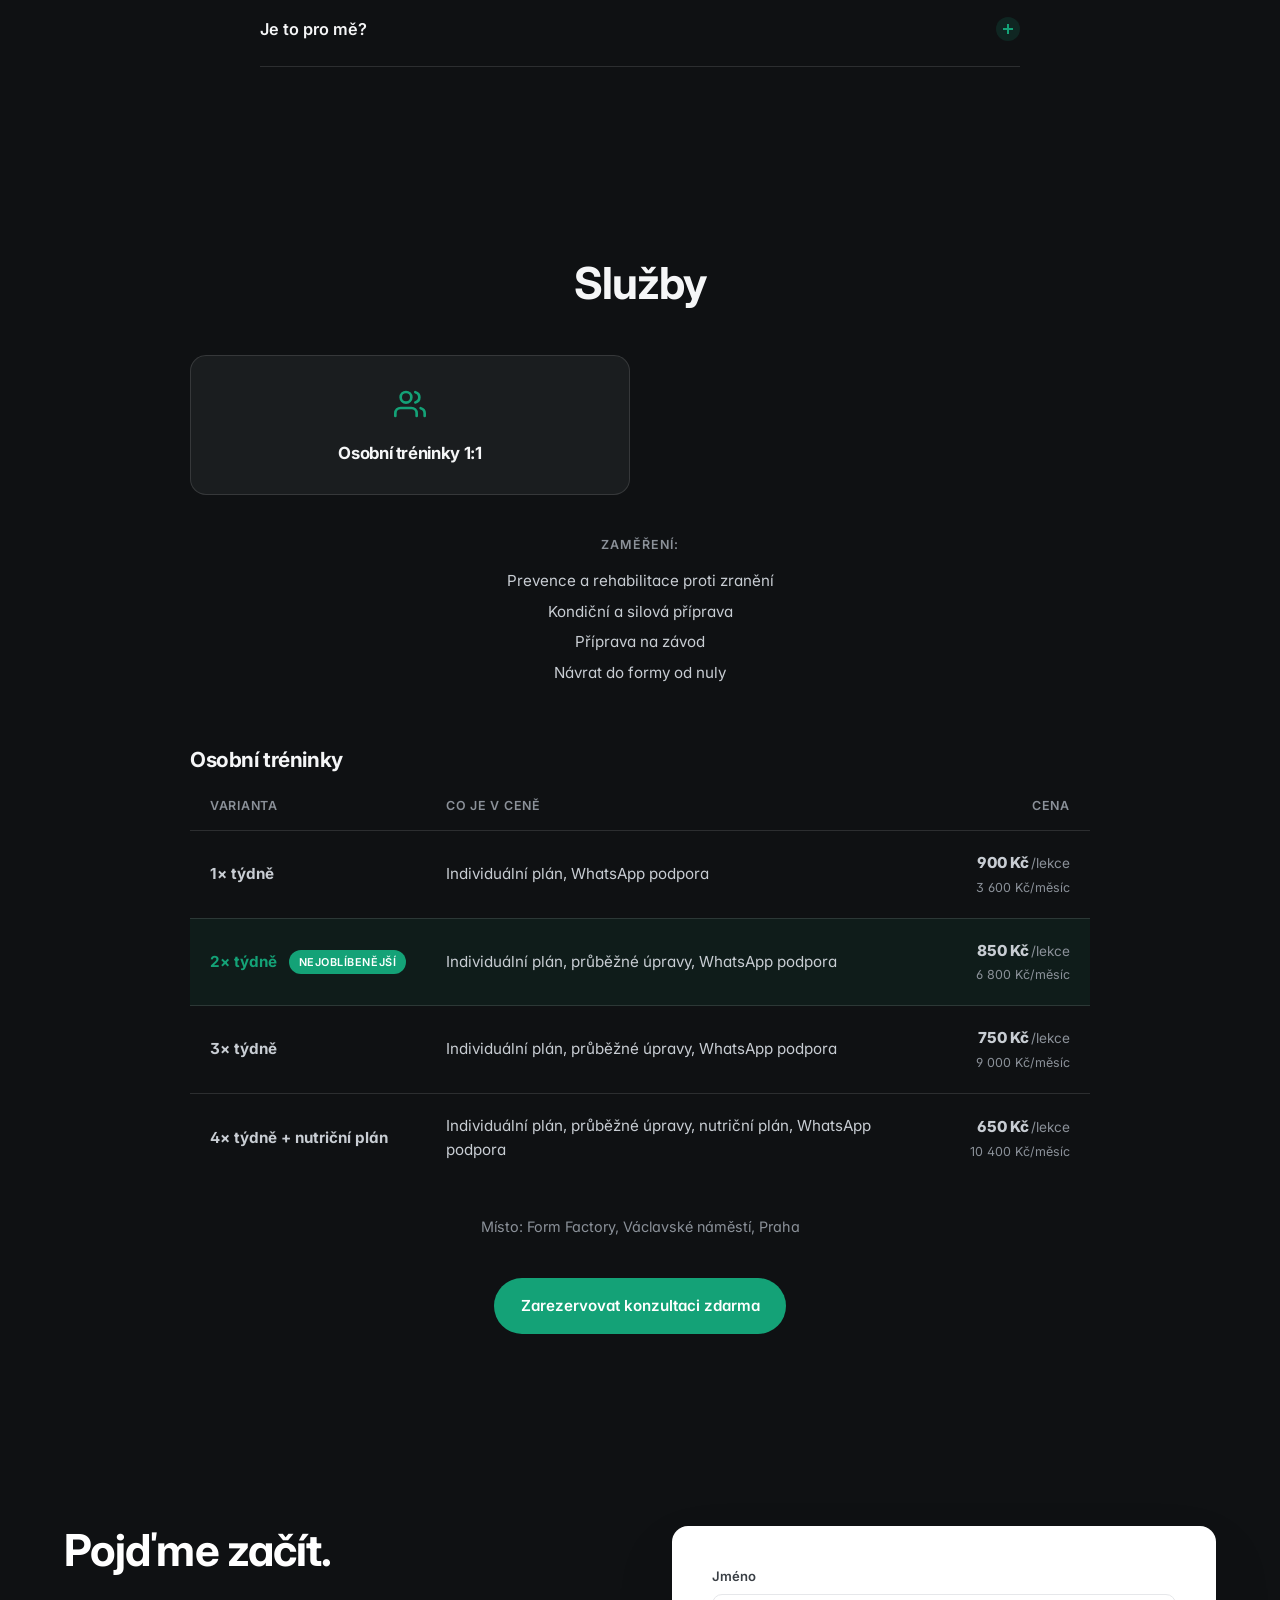
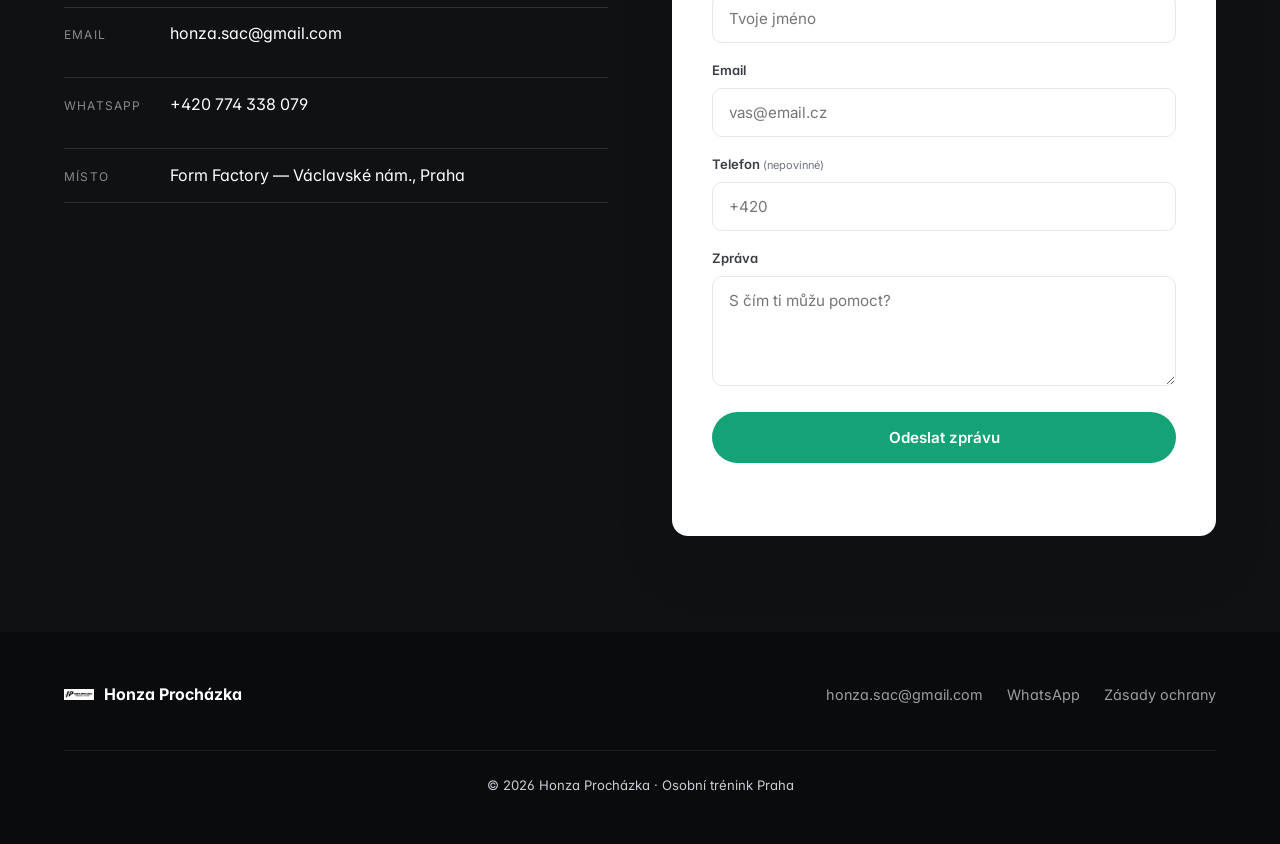
==== commit b44c404a: "Add mobile-responsive pricing table CSS, move FAQ section before pricing" ====
--- a/index.html
+++ b/index.html
@@ -272,6 +272,41 @@
     </div>
   </section>
 
+  <!-- FAQ -->
+  <section class="faq" id="faq">
+    <div class="container">
+      <div class="section__head reveal">
+        <h2>Časté otázky</h2>
+      </div>
+      <div class="faq__list">
+        <details class="faq__item reveal">
+          <summary>Bolí mě záda, zvládnu vůbec cvičit?<span class="faq__icon" aria-hidden="true"></span></summary>
+          <p>Ano — a je to přesně důvod, proč začít. Na první konzultaci projdeme, co ti dělá potíže, a najdeme pohyby, které jsou pro tebe bezpečné.</p>
+        </details>
+        <details class="faq__item reveal">
+          <summary>Nikdy jsem necvičil/a, nebude to na mě moc?<span class="faq__icon" aria-hidden="true"></span></summary>
+          <p>Naopak, je to ideální start. Tempo i cviky přizpůsobím přesně tvé úrovni.</p>
+        </details>
+        <details class="faq__item reveal">
+          <summary>Už cvičím sám/sama, potřebuju vůbec trenéra?<span class="faq__icon" aria-hidden="true"></span></summary>
+          <p>Pokud si nejsi jistý technikou nebo proč které cviky volíš, tak ano.</p>
+        </details>
+        <details class="faq__item reveal">
+          <summary>Připravuješ i na závody, nebo jen na "běžné" cvičení?<span class="faq__icon" aria-hidden="true"></span></summary>
+          <p>Obojí. Kombinuju kineziologii se silovým tréninkem, takže tě dokážu připravit i na konkrétní cíl — např. jsem takhle připravoval klienta na Ironman 70.3.</p>
+        </details>
+        <details class="faq__item reveal">
+          <summary>Jak dlouho trvá, než uvidím výsledky?<span class="faq__icon" aria-hidden="true"></span></summary>
+          <p>Je to individuální, podle počtu tréninků, ale u většiny klientů vidíme zlepšení během prvního měsíce.</p>
+        </details>
+        <details class="faq__item reveal">
+          <summary>Je to pro mě?<span class="faq__icon" aria-hidden="true"></span></summary>
+          <p>Od toho je konzultace zdarma — probereme tvou situaci a uvidíme, jestli ti dokážu pomoct.</p>
+        </details>
+      </div>
+    </div>
+  </section>
+
   <!-- SERVICES / PRICING -->
   <section class="pricing" id="sluzby">
     <div class="container">
@@ -344,41 +379,6 @@
     </div>
   </section>
 
-  <!-- FAQ -->
-  <section class="faq" id="faq">
-    <div class="container">
-      <div class="section__head reveal">
-        <h2>Časté otázky</h2>
-      </div>
-      <div class="faq__list">
-        <details class="faq__item reveal">
-          <summary>Bolí mě záda, zvládnu vůbec cvičit?<span class="faq__icon" aria-hidden="true"></span></summary>
-          <p>Ano — a je to přesně důvod, proč začít. Na první konzultaci projdeme, co ti dělá potíže, a najdeme pohyby, které jsou pro tebe bezpečné.</p>
-        </details>
-        <details class="faq__item reveal">
-          <summary>Nikdy jsem necvičil/a, nebude to na mě moc?<span class="faq__icon" aria-hidden="true"></span></summary>
-          <p>Naopak, je to ideální start. Tempo i cviky přizpůsobím přesně tvé úrovni.</p>
-        </details>
-        <details class="faq__item reveal">
-          <summary>Už cvičím sám/sama, potřebuju vůbec trenéra?<span class="faq__icon" aria-hidden="true"></span></summary>
-          <p>Pokud si nejsi jistý technikou nebo proč které cviky volíš, tak ano.</p>
-        </details>
-        <details class="faq__item reveal">
-          <summary>Připravuješ i na závody, nebo jen na "běžné" cvičení?<span class="faq__icon" aria-hidden="true"></span></summary>
-          <p>Obojí. Kombinuju kineziologii se silovým tréninkem, takže tě dokážu připravit i na konkrétní cíl — např. jsem takhle připravoval klienta na Ironman 70.3.</p>
-        </details>
-        <details class="faq__item reveal">
-          <summary>Jak dlouho trvá, než uvidím výsledky?<span class="faq__icon" aria-hidden="true"></span></summary>
-          <p>Je to individuální, podle počtu tréninků, ale u většiny klientů vidíme zlepšení během prvního měsíce.</p>
-        </details>
-        <details class="faq__item reveal">
-          <summary>Je to pro mě?<span class="faq__icon" aria-hidden="true"></span></summary>
-          <p>Od toho je konzultace zdarma — probereme tvou situaci a uvidíme, jestli ti dokážu pomoct.</p>
-        </details>
-      </div>
-    </div>
-  </section>
-
   <!-- CTA / CONTACT -->
   <section class="cta" id="kontakt">
     <div class="container cta__grid">
--- a/styles.css
+++ b/styles.css
@@ -432,6 +432,19 @@
 .pricing-table__price small{display:block;font-size:.78rem;font-weight:400;color:var(--text-muted);margin-top:.15rem}
 .pricing-table__row--featured td{background:rgba(20,162,119,.07)}
 .pricing-table__row--featured .pricing-table__variant{color:var(--accent)}
+
+@media (max-width:768px){
+  .pricing-table-wrap{overflow-x:visible}
+  .pricing-table{min-width:auto;display:block}
+  .pricing-table thead{display:none}
+  .pricing-table tbody{display:flex;flex-direction:column;gap:1.5rem}
+  .pricing-table tbody tr{display:block;border:1px solid var(--dark-line);border-radius:var(--radius);padding:1.5rem;background:var(--card-dark)}
+  .pricing-table tbody tr:last-child{border-bottom:1px solid var(--dark-line)}
+  .pricing-table tbody td{display:grid;grid-template-columns:1fr 1fr;gap:1rem;padding:0.75rem 0;border:none;align-items:center}
+  .pricing-table tbody td:first-child{grid-column:1/-1;margin-bottom:0.5rem;font-weight:700}
+  .pricing-table__price{text-align:left}
+  .pricing-table__row--featured{background:rgba(20,162,119,.12);border-color:var(--accent)}
+}
 
 /* ---------- SERVICES OVERVIEW (cards + focus list, above the pricing table) ---------- */
 .services-overview{max-width:900px;margin:0 auto 4rem}
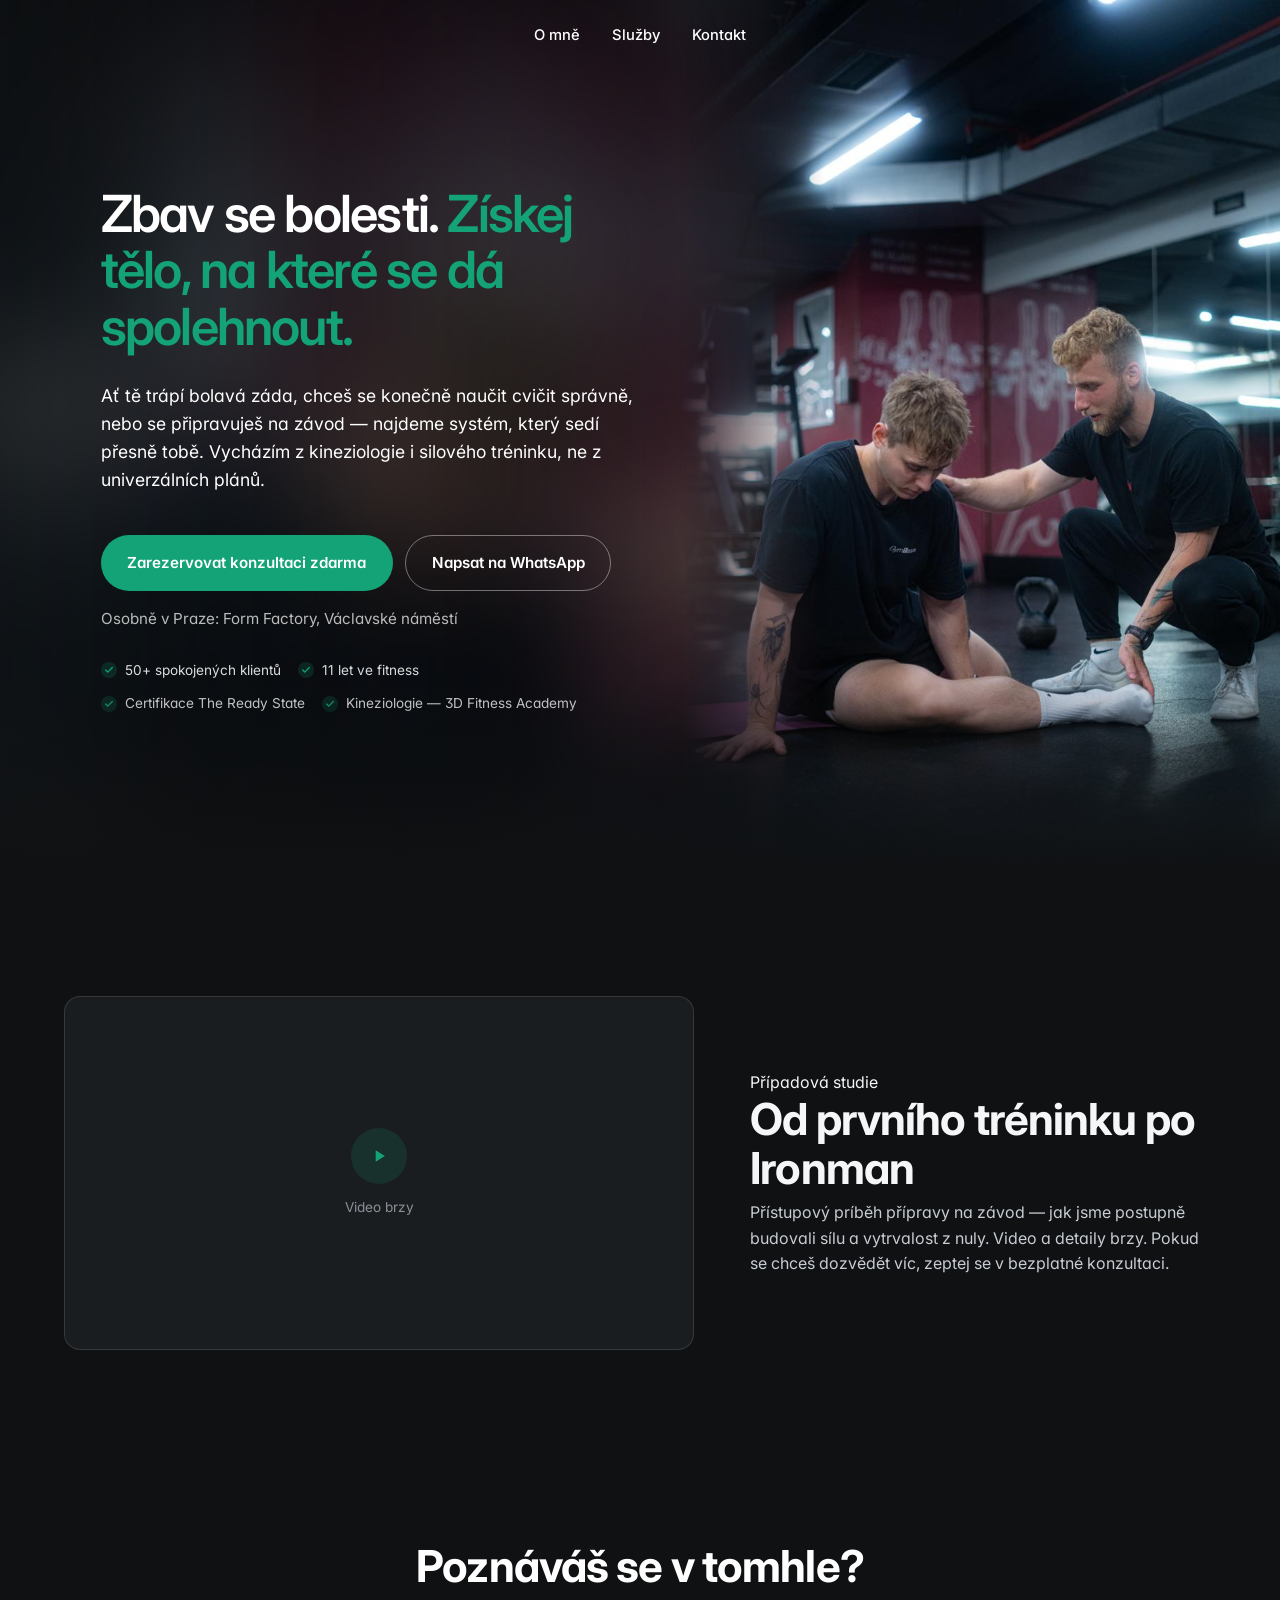
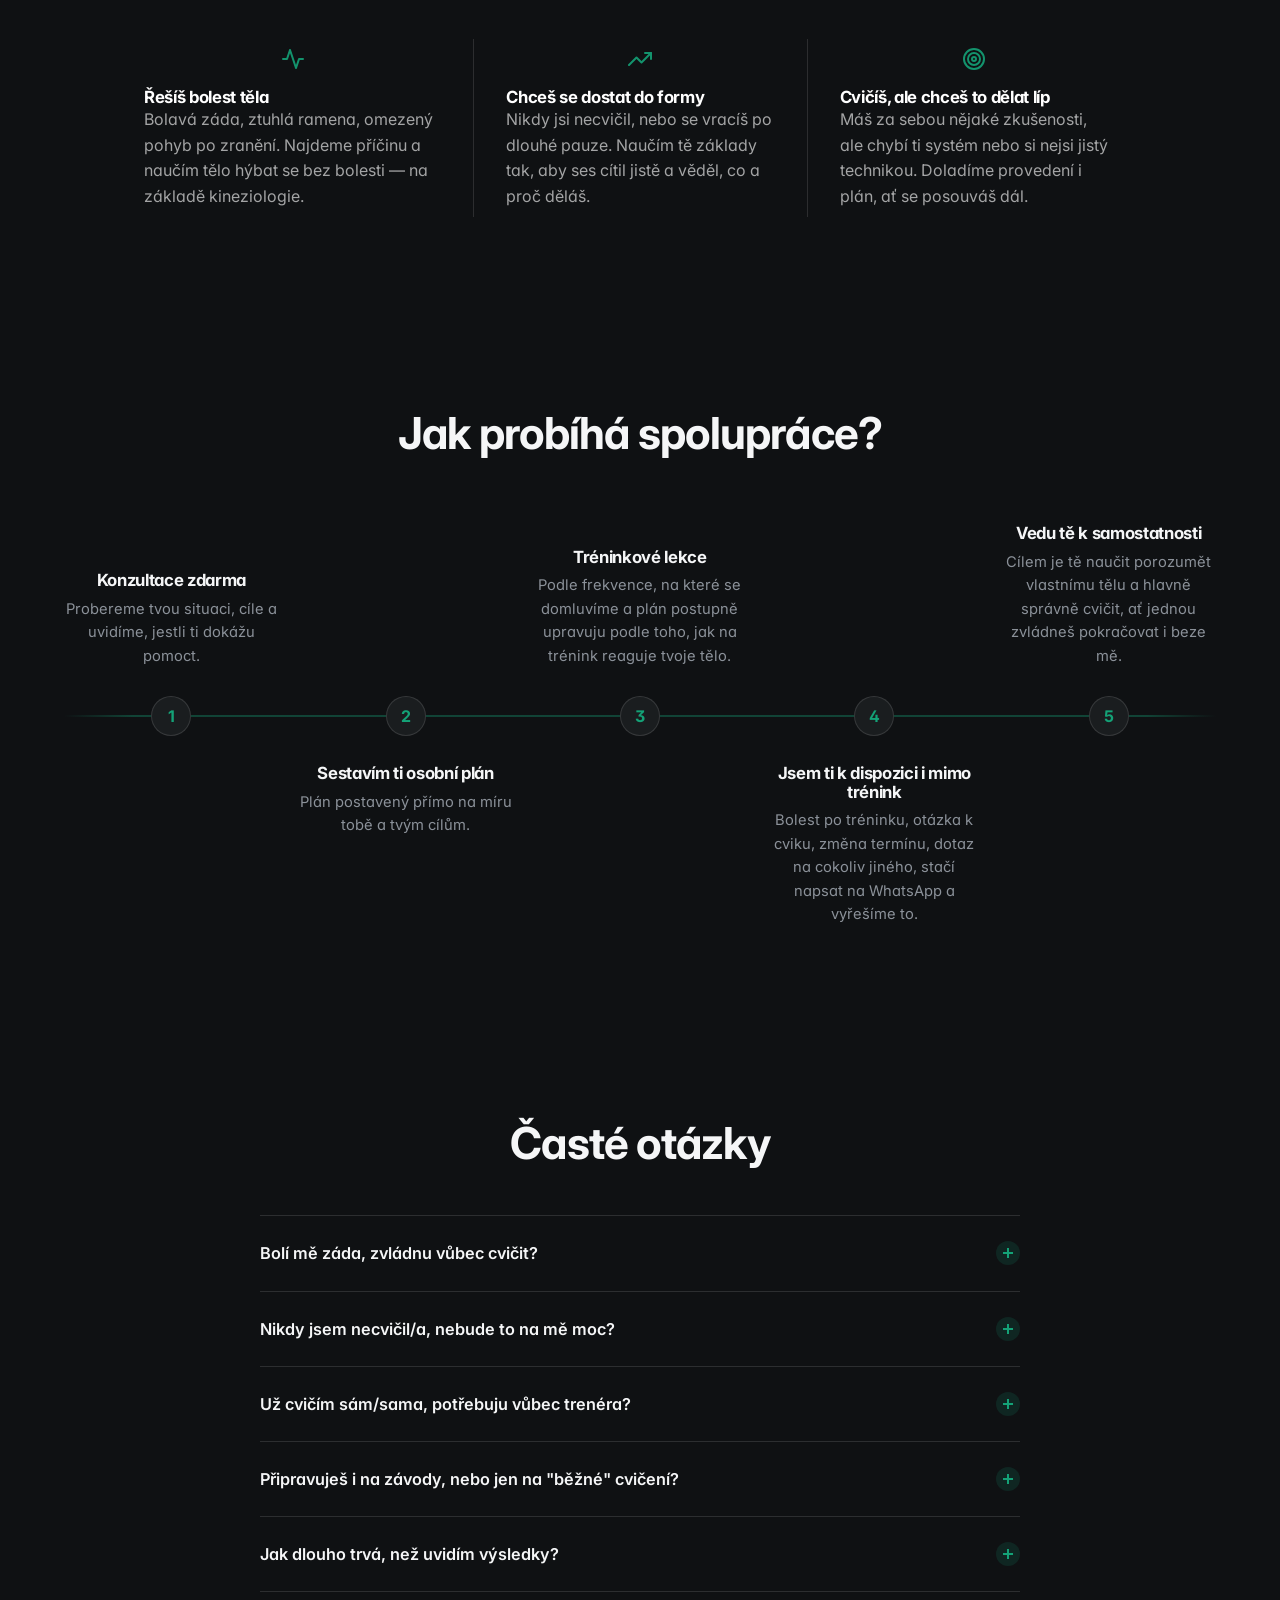
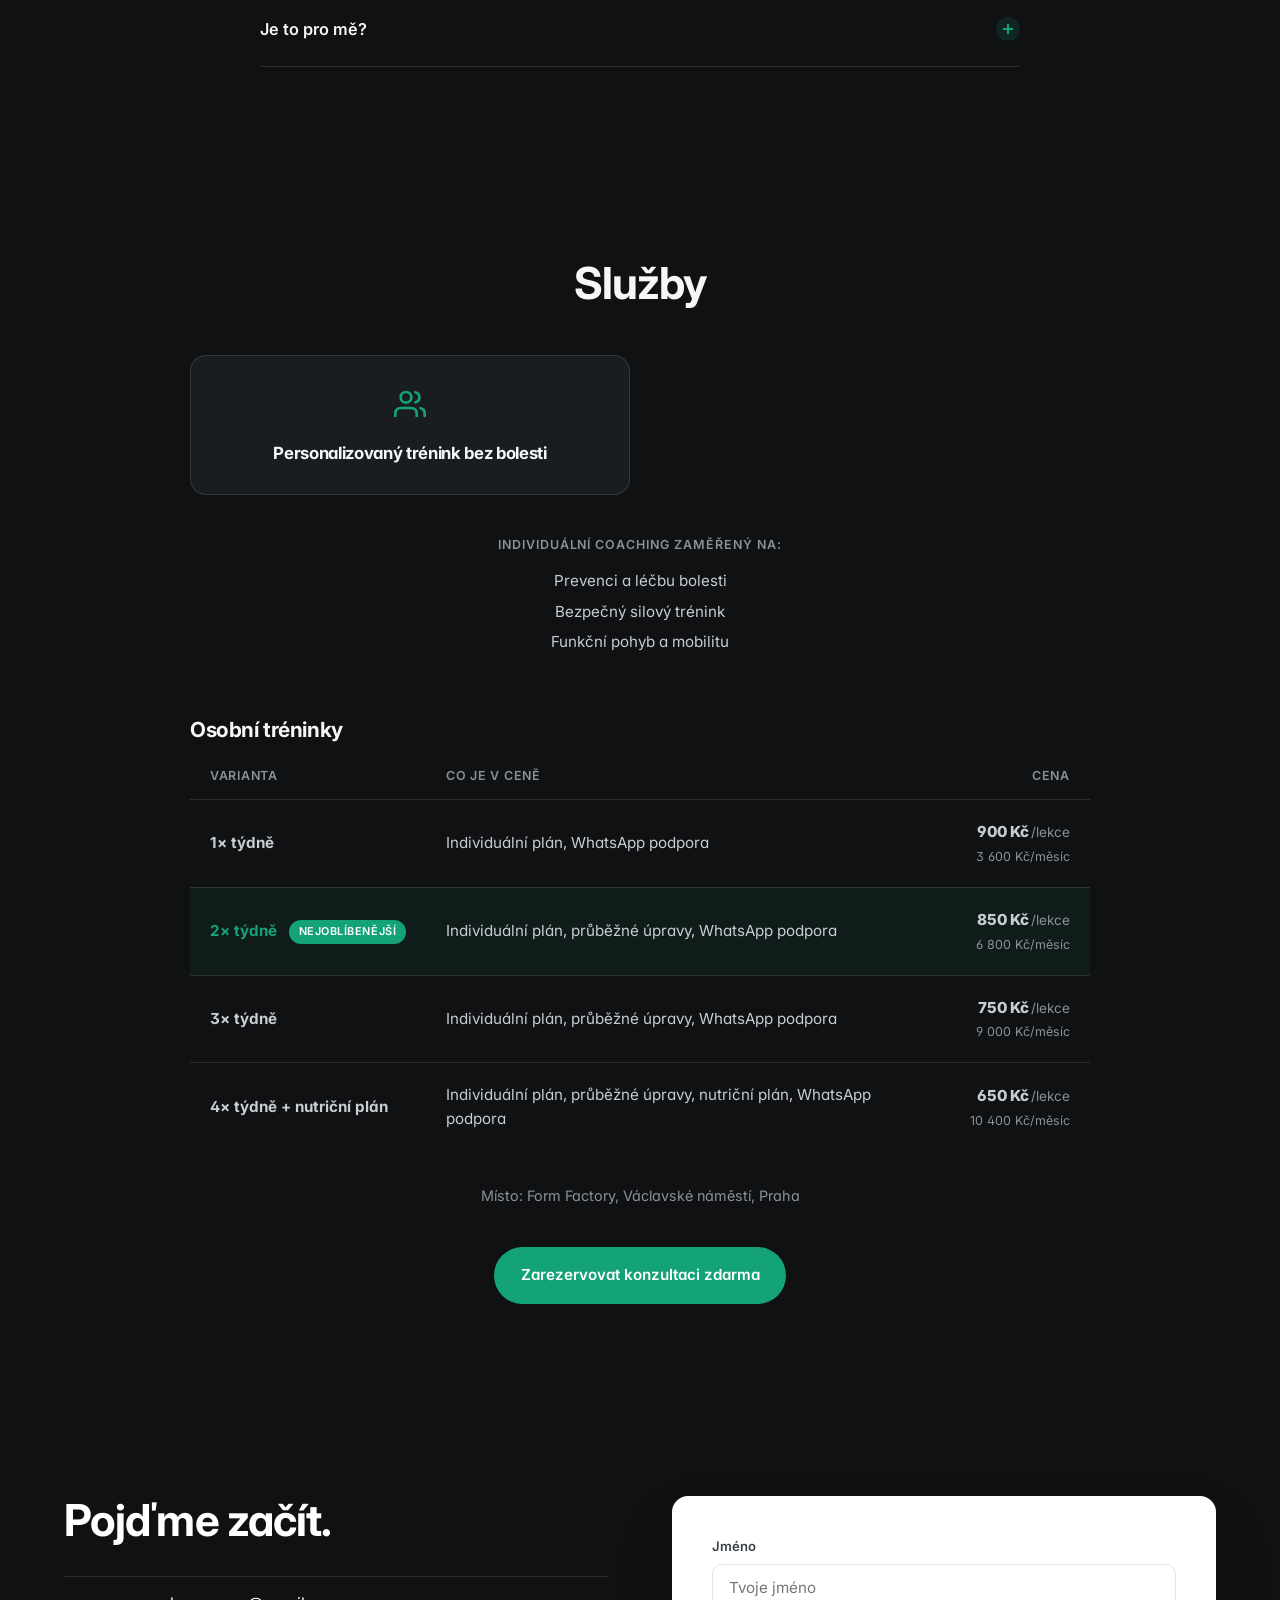
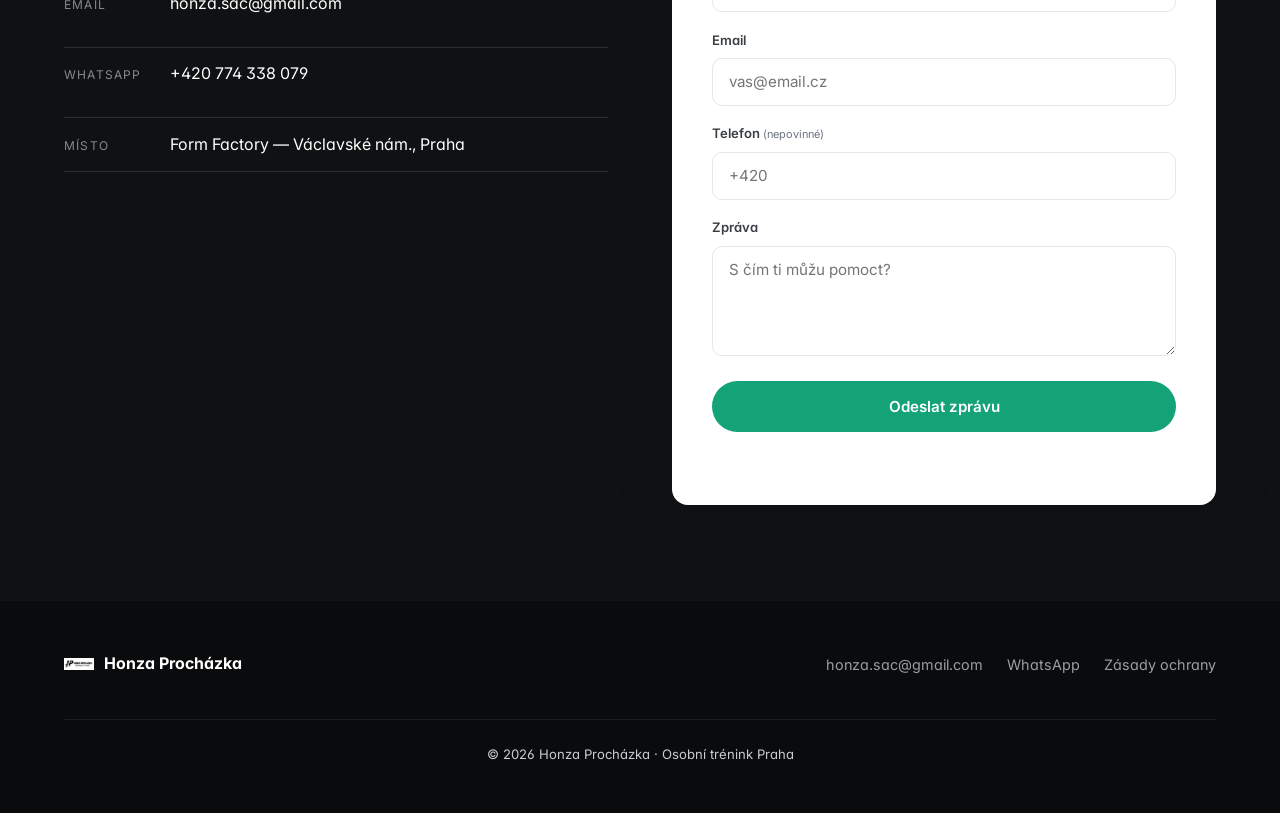
==== commit af5b4deb: "Update service name to 'Personalizovaný trénink bez bolesti'" ====
--- a/index.html
+++ b/index.html
@@ -82,7 +82,8 @@
       },
       {
         "@type": "Service",
-        "name": "Osobní trénink 1:1",
+        "name": "Personalizovaný trénink bez bolesti",
+        "description": "Individuální coaching zaměřený na prevenci a léčbu bolesti, bezpečný silový trénink a funkční pohyb.",
         "provider": { "@id": "https://www.honzacoach.cz/#business" },
         "areaServed": "Praha",
         "offers": [
@@ -323,16 +324,15 @@
               <path d="M23 21v-2a4 4 0 0 0-3-3.87"></path>
               <path d="M16 3.13a4 4 0 0 1 0 7.75"></path>
             </svg>
-            <h3>Osobní tréninky 1:1</h3>
+            <h3>Personalizovaný trénink bez bolesti</h3>
           </div>
         </div>
         <div class="services-overview__focus">
-          <span>Zaměření:</span>
+          <span>Individuální coaching zaměřený na:</span>
           <ul>
-            <li>Prevence a rehabilitace proti zranění</li>
-            <li>Kondiční a silová příprava</li>
-            <li>Příprava na závod</li>
-            <li>Návrat do formy od nuly</li>
+            <li>Prevenci a léčbu bolesti</li>
+            <li>Bezpečný silový trénink</li>
+            <li>Funkční pohyb a mobilitu</li>
           </ul>
         </div>
       </div>
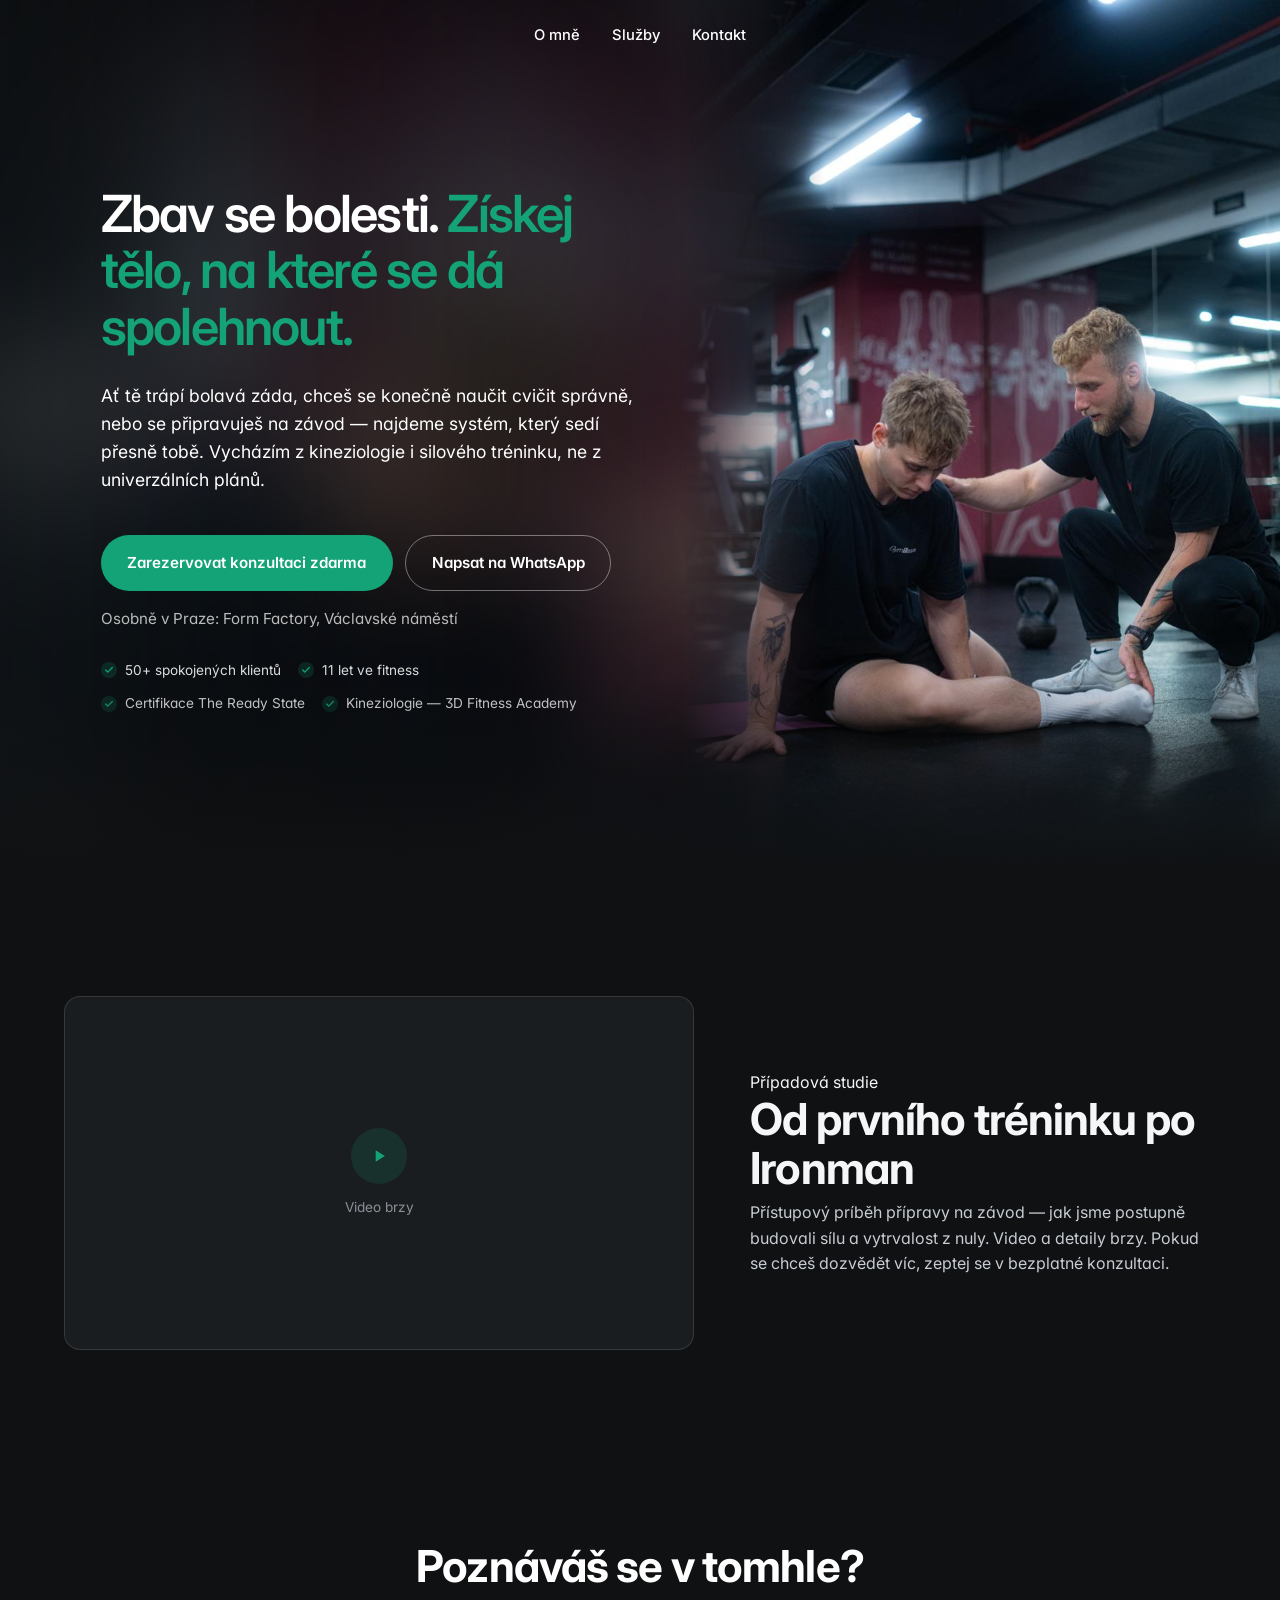
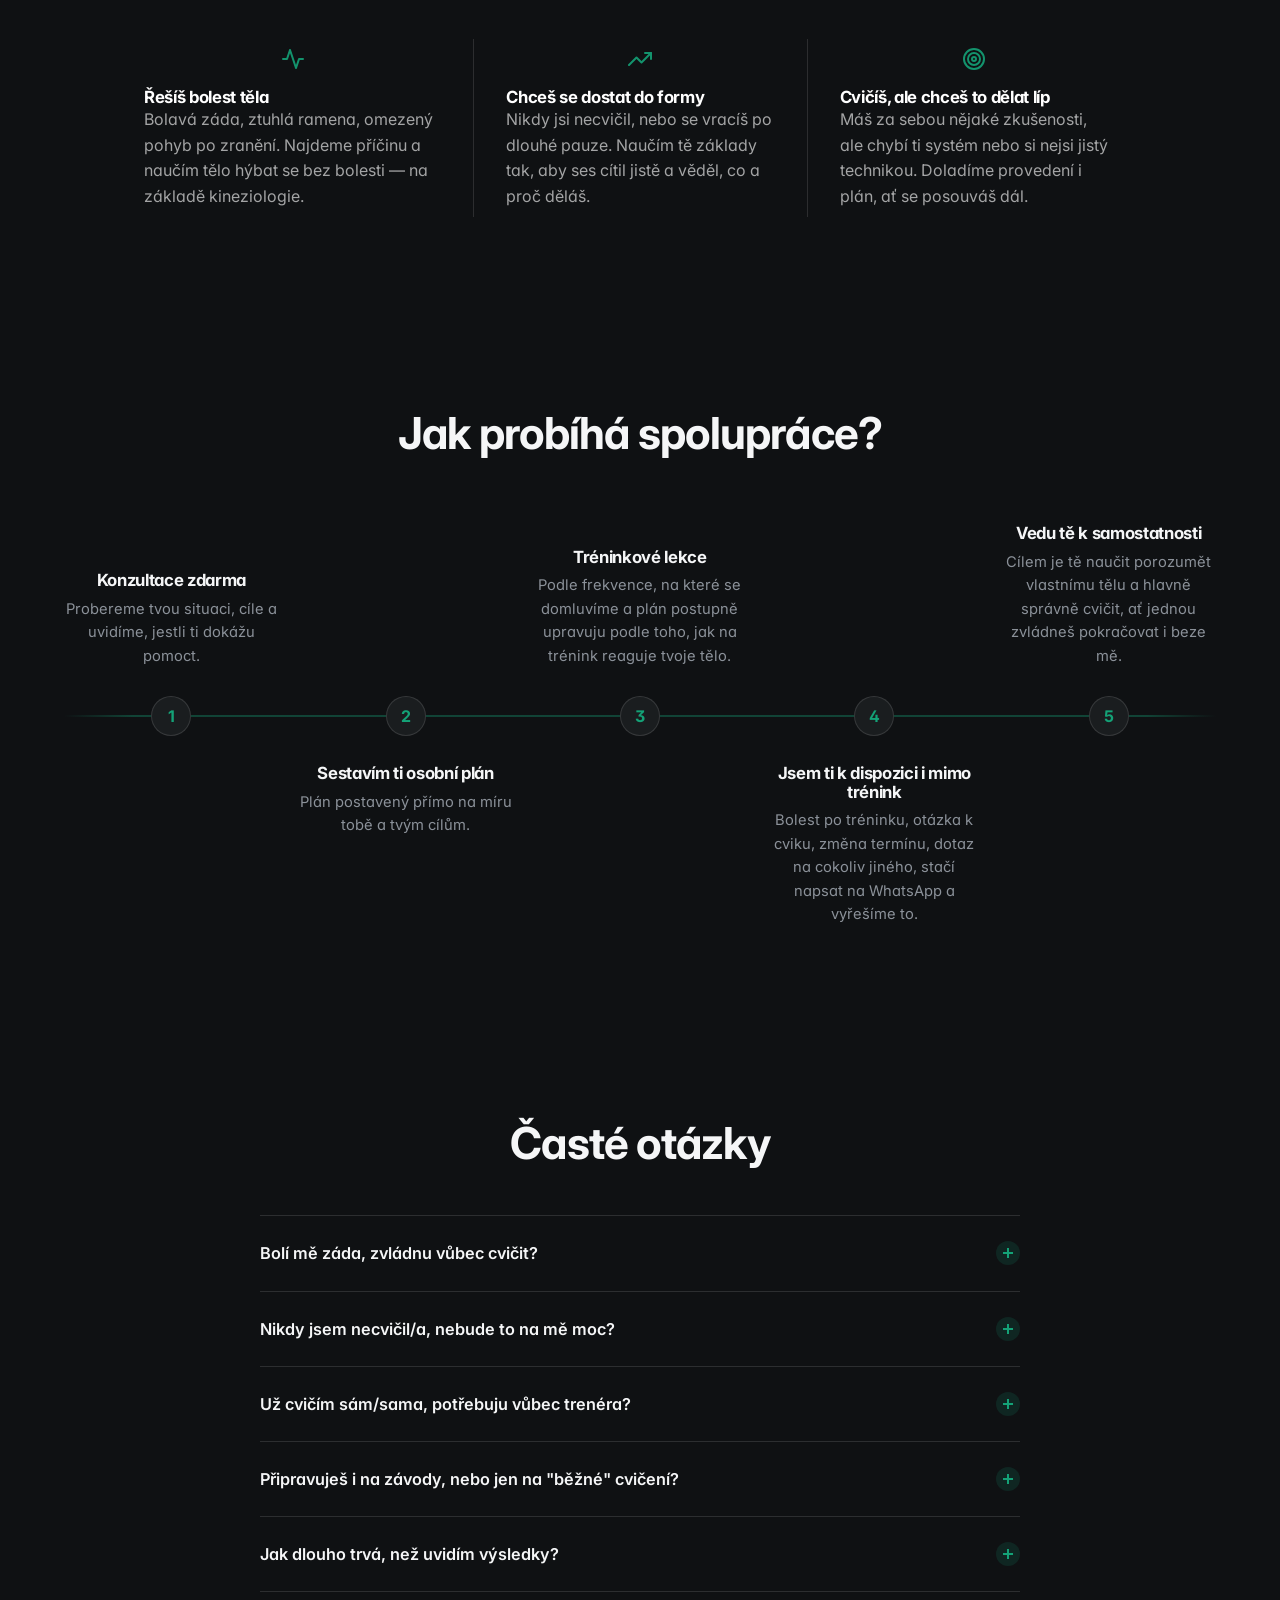
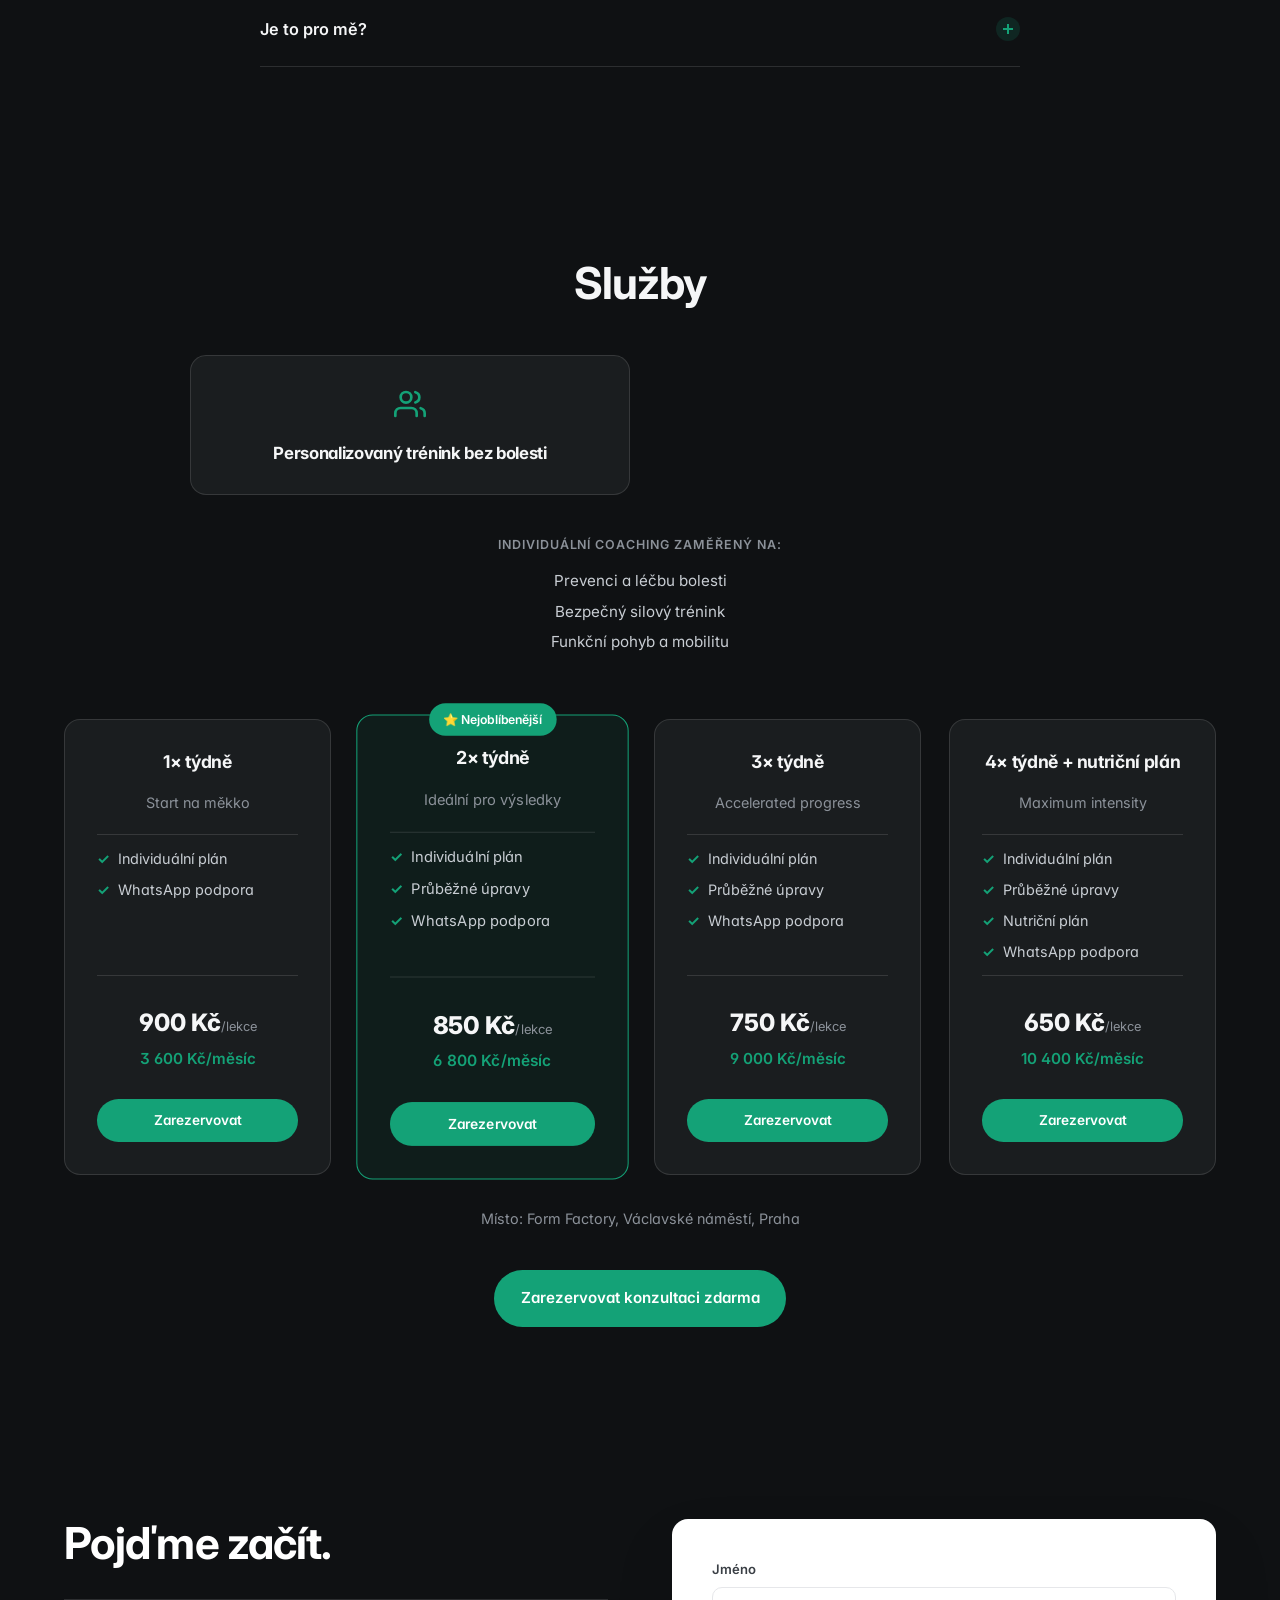
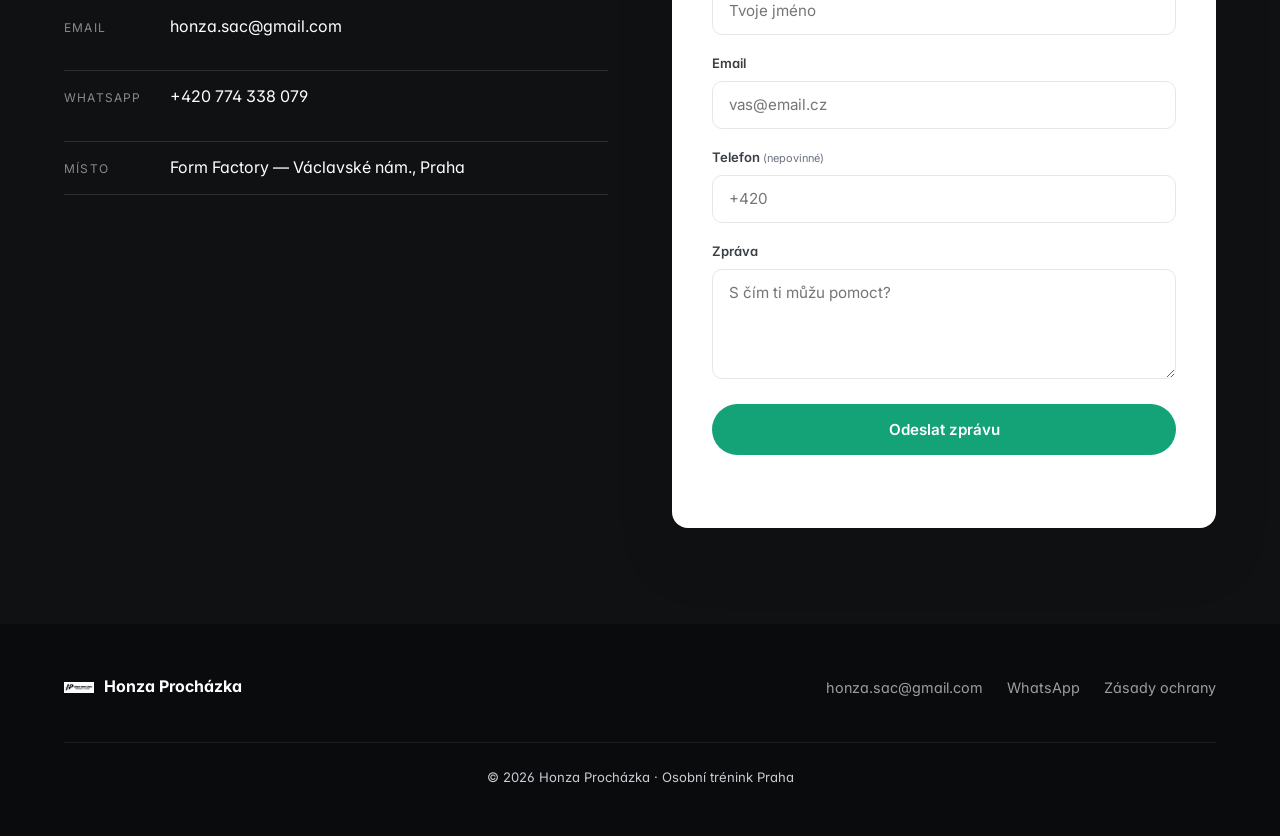
==== commit 8c9b4008: "Redesign pricing from table to cards layout" ====
--- a/index.html
+++ b/index.html
@@ -337,39 +337,71 @@
         </div>
       </div>
 
-      <h3 class="pricing__category reveal">Osobní tréninky</h3>
-      <div class="pricing-table-wrap reveal">
-        <table class="pricing-table">
-          <thead>
-            <tr>
-              <th>Varianta</th>
-              <th>Co je v ceně</th>
-              <th>Cena</th>
-            </tr>
-          </thead>
-          <tbody>
-            <tr>
-              <td class="pricing-table__variant">1× týdně</td>
-              <td>Individuální plán, WhatsApp podpora</td>
-              <td class="pricing-table__price">900 Kč<span>/lekce</span><small>3 600 Kč/měsíc</small></td>
-            </tr>
-            <tr class="pricing-table__row--featured">
-              <td class="pricing-table__variant">2× týdně <span class="pricing-table__badge">Nejoblíbenější</span></td>
-              <td>Individuální plán, průběžné úpravy, WhatsApp podpora</td>
-              <td class="pricing-table__price">850 Kč<span>/lekce</span><small>6 800 Kč/měsíc</small></td>
-            </tr>
-            <tr>
-              <td class="pricing-table__variant">3× týdně</td>
-              <td>Individuální plán, průběžné úpravy, WhatsApp podpora</td>
-              <td class="pricing-table__price">750 Kč<span>/lekce</span><small>9 000 Kč/měsíc</small></td>
-            </tr>
-            <tr>
-              <td class="pricing-table__variant">4× týdně + nutriční plán</td>
-              <td>Individuální plán, průběžné úpravy, nutriční plán, WhatsApp podpora</td>
-              <td class="pricing-table__price">650 Kč<span>/lekce</span><small>10 400 Kč/měsíc</small></td>
-            </tr>
-          </tbody>
-        </table>
+      <div class="pricing__cards reveal">
+        <!-- PLAN 1 -->
+        <div class="pricing__card">
+          <h3>1× týdně</h3>
+          <p class="pricing__description">Start na měkko</p>
+          <ul class="pricing__features">
+            <li>Individuální plán</li>
+            <li>WhatsApp podpora</li>
+          </ul>
+          <div class="pricing__price">
+            <span class="price-per-session">900 Kč<small>/lekce</small></span>
+            <span class="price-per-month">3 600 Kč/měsíc</span>
+          </div>
+          <a href="#kontakt" class="btn btn--small">Zarezervovat</a>
+        </div>
+
+        <!-- PLAN 2 (FEATURED) -->
+        <div class="pricing__card pricing__card--featured">
+          <div class="pricing__badge">⭐ Nejoblíbenější</div>
+          <h3>2× týdně</h3>
+          <p class="pricing__description">Ideální pro výsledky</p>
+          <ul class="pricing__features">
+            <li>Individuální plán</li>
+            <li>Průběžné úpravy</li>
+            <li>WhatsApp podpora</li>
+          </ul>
+          <div class="pricing__price">
+            <span class="price-per-session">850 Kč<small>/lekce</small></span>
+            <span class="price-per-month">6 800 Kč/měsíc</span>
+          </div>
+          <a href="#kontakt" class="btn btn--small">Zarezervovat</a>
+        </div>
+
+        <!-- PLAN 3 -->
+        <div class="pricing__card">
+          <h3>3× týdně</h3>
+          <p class="pricing__description">Accelerated progress</p>
+          <ul class="pricing__features">
+            <li>Individuální plán</li>
+            <li>Průběžné úpravy</li>
+            <li>WhatsApp podpora</li>
+          </ul>
+          <div class="pricing__price">
+            <span class="price-per-session">750 Kč<small>/lekce</small></span>
+            <span class="price-per-month">9 000 Kč/měsíc</span>
+          </div>
+          <a href="#kontakt" class="btn btn--small">Zarezervovat</a>
+        </div>
+
+        <!-- PLAN 4 -->
+        <div class="pricing__card">
+          <h3>4× týdně + nutriční plán</h3>
+          <p class="pricing__description">Maximum intensity</p>
+          <ul class="pricing__features">
+            <li>Individuální plán</li>
+            <li>Průběžné úpravy</li>
+            <li>Nutriční plán</li>
+            <li>WhatsApp podpora</li>
+          </ul>
+          <div class="pricing__price">
+            <span class="price-per-session">650 Kč<small>/lekce</small></span>
+            <span class="price-per-month">10 400 Kč/měsíc</span>
+          </div>
+          <a href="#kontakt" class="btn btn--small">Zarezervovat</a>
+        </div>
       </div>
       <p class="pricing__note">Místo: Form Factory, Václavské náměstí, Praha</p>
 
--- a/styles.css
+++ b/styles.css
@@ -406,44 +406,63 @@
 .plan--featured .plan__price small{color:rgba(255,255,255,.75)}
 .pricing__note{text-align:center;margin-top:2rem;color:var(--text-muted);font-size:.9rem}
 
-/* ---------- PRICING TABLE (sluzby.html) ---------- */
-.pricing-table-wrap{overflow-x:auto;max-width:900px;margin:0 auto}
-.pricing-table{width:100%;min-width:640px;border-collapse:collapse}
-.pricing-table thead th{
-  text-align:left;padding:0 1.25rem .85rem;
-  font-size:.78rem;font-weight:600;text-transform:uppercase;letter-spacing:.06em;
-  color:var(--text-muted);border-bottom:1px solid var(--dark-line);
-}
-.pricing-table thead th:last-child{text-align:right}
-.pricing-table tbody td{
-  padding:1.25rem;border-bottom:1px solid var(--dark-line);
-  vertical-align:middle;color:var(--text-2);font-size:.95rem;
-}
-.pricing-table tbody tr:last-child td{border-bottom:0}
-.pricing-table__variant{font-weight:700;color:var(--text);white-space:nowrap}
-.pricing-table__badge{
-  display:inline-block;margin-left:.5rem;padding:.2rem .6rem;
-  background:var(--accent);color:#fff;font-size:.68rem;font-weight:600;
-  text-transform:uppercase;letter-spacing:.05em;border-radius:999px;vertical-align:middle;
-}
-.pricing-table__price{text-align:right;white-space:nowrap}
-.pricing-table__price{font-size:1.3rem;font-weight:800;color:var(--text)}
-.pricing-table__price span{font-size:.85rem;font-weight:400;color:var(--text-muted);margin-left:.15rem}
-.pricing-table__price small{display:block;font-size:.78rem;font-weight:400;color:var(--text-muted);margin-top:.15rem}
-.pricing-table__row--featured td{background:rgba(20,162,119,.07)}
-.pricing-table__row--featured .pricing-table__variant{color:var(--accent)}
-
-@media (max-width:768px){
-  .pricing-table-wrap{overflow-x:visible}
-  .pricing-table{min-width:auto;display:block}
-  .pricing-table thead{display:none}
-  .pricing-table tbody{display:flex;flex-direction:column;gap:1.5rem}
-  .pricing-table tbody tr{display:block;border:1px solid var(--dark-line);border-radius:var(--radius);padding:1.5rem;background:var(--card-dark)}
-  .pricing-table tbody tr:last-child{border-bottom:1px solid var(--dark-line)}
-  .pricing-table tbody td{display:grid;grid-template-columns:1fr 1fr;gap:1rem;padding:0.75rem 0;border:none;align-items:center}
-  .pricing-table tbody td:first-child{grid-column:1/-1;margin-bottom:0.5rem;font-weight:700}
-  .pricing-table__price{text-align:left}
-  .pricing-table__row--featured{background:rgba(20,162,119,.12);border-color:var(--accent)}
+/* ---------- PRICING CARDS ---------- */
+.pricing__cards{
+  display:grid;grid-template-columns:repeat(4,1fr);gap:1.75rem;
+  max-width:1200px;margin:0 auto;
+}
+.pricing__card{
+  background:var(--card-dark);border:1px solid var(--dark-line);
+  border-radius:var(--radius);padding:2rem;text-align:center;
+  position:relative;transition:all .3s var(--ease);
+  display:flex;flex-direction:column;gap:1.25rem;
+}
+.pricing__card:hover{transform:translateY(-6px);box-shadow:var(--shadow-lg)}
+.pricing__card h3{font-size:1.1rem;font-weight:700;color:var(--text);margin:0}
+.pricing__description{
+  font-size:.9rem;color:var(--text-muted);margin:0;
+}
+.pricing__features{
+  text-align:left;font-size:.9rem;color:var(--text-2);
+  display:flex;flex-direction:column;gap:.5rem;
+  padding:.75rem 0;border-top:1px solid var(--dark-line);border-bottom:1px solid var(--dark-line);
+  flex-grow:1;
+}
+.pricing__features li{display:flex;gap:.5rem}
+.pricing__features li::before{content:"✓";color:var(--accent);font-weight:700;flex-shrink:0}
+.pricing__price{
+  display:flex;flex-direction:column;gap:.25rem;margin:.5rem 0;
+}
+.price-per-session{
+  font-size:1.5rem;font-weight:800;color:var(--text);
+}
+.price-per-session small{
+  font-size:.8rem;font-weight:400;color:var(--text-muted);
+}
+.price-per-month{
+  font-size:.95rem;font-weight:600;color:var(--accent);
+}
+.pricing__card--featured{
+  border-color:var(--accent);background:rgba(20,162,119,.08);
+  transform:scale(1.02);
+}
+.pricing__card--featured:hover{transform:scale(1.02) translateY(-6px)}
+.pricing__badge{
+  position:absolute;top:-12px;left:50%;transform:translateX(-50%);
+  background:var(--accent);color:#fff;font-size:.75rem;font-weight:600;
+  padding:.4rem .85rem;border-radius:999px;
+}
+.pricing__card .btn{width:100%}
+
+@media (max-width:1024px){
+  .pricing__cards{grid-template-columns:repeat(2,1fr);gap:1.5rem}
+  .pricing__card--featured{transform:scale(1)}
+  .pricing__card--featured:hover{transform:translateY(-6px)}
+}
+
+@media (max-width:600px){
+  .pricing__cards{grid-template-columns:1fr;gap:1.25rem}
+  .pricing__card--featured{transform:scale(1)}
 }
 
 /* ---------- SERVICES OVERVIEW (cards + focus list, above the pricing table) ---------- */
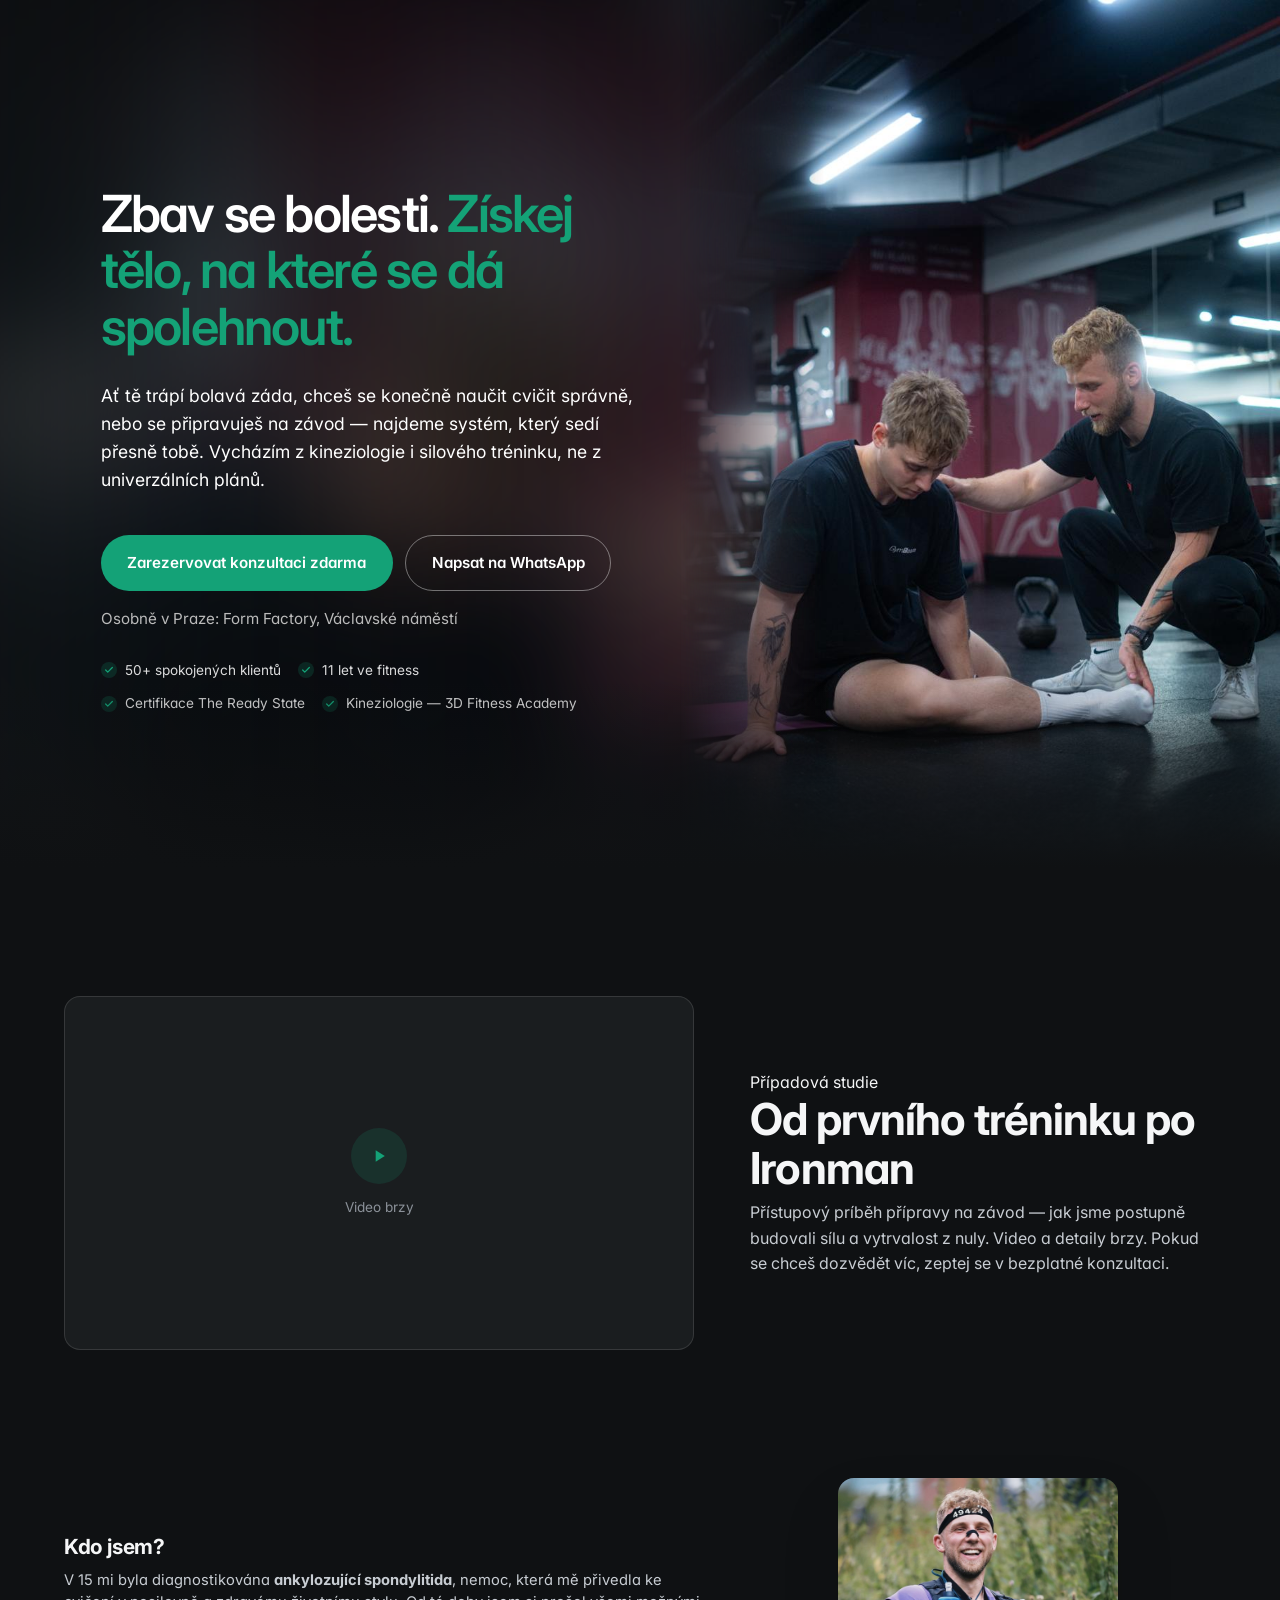
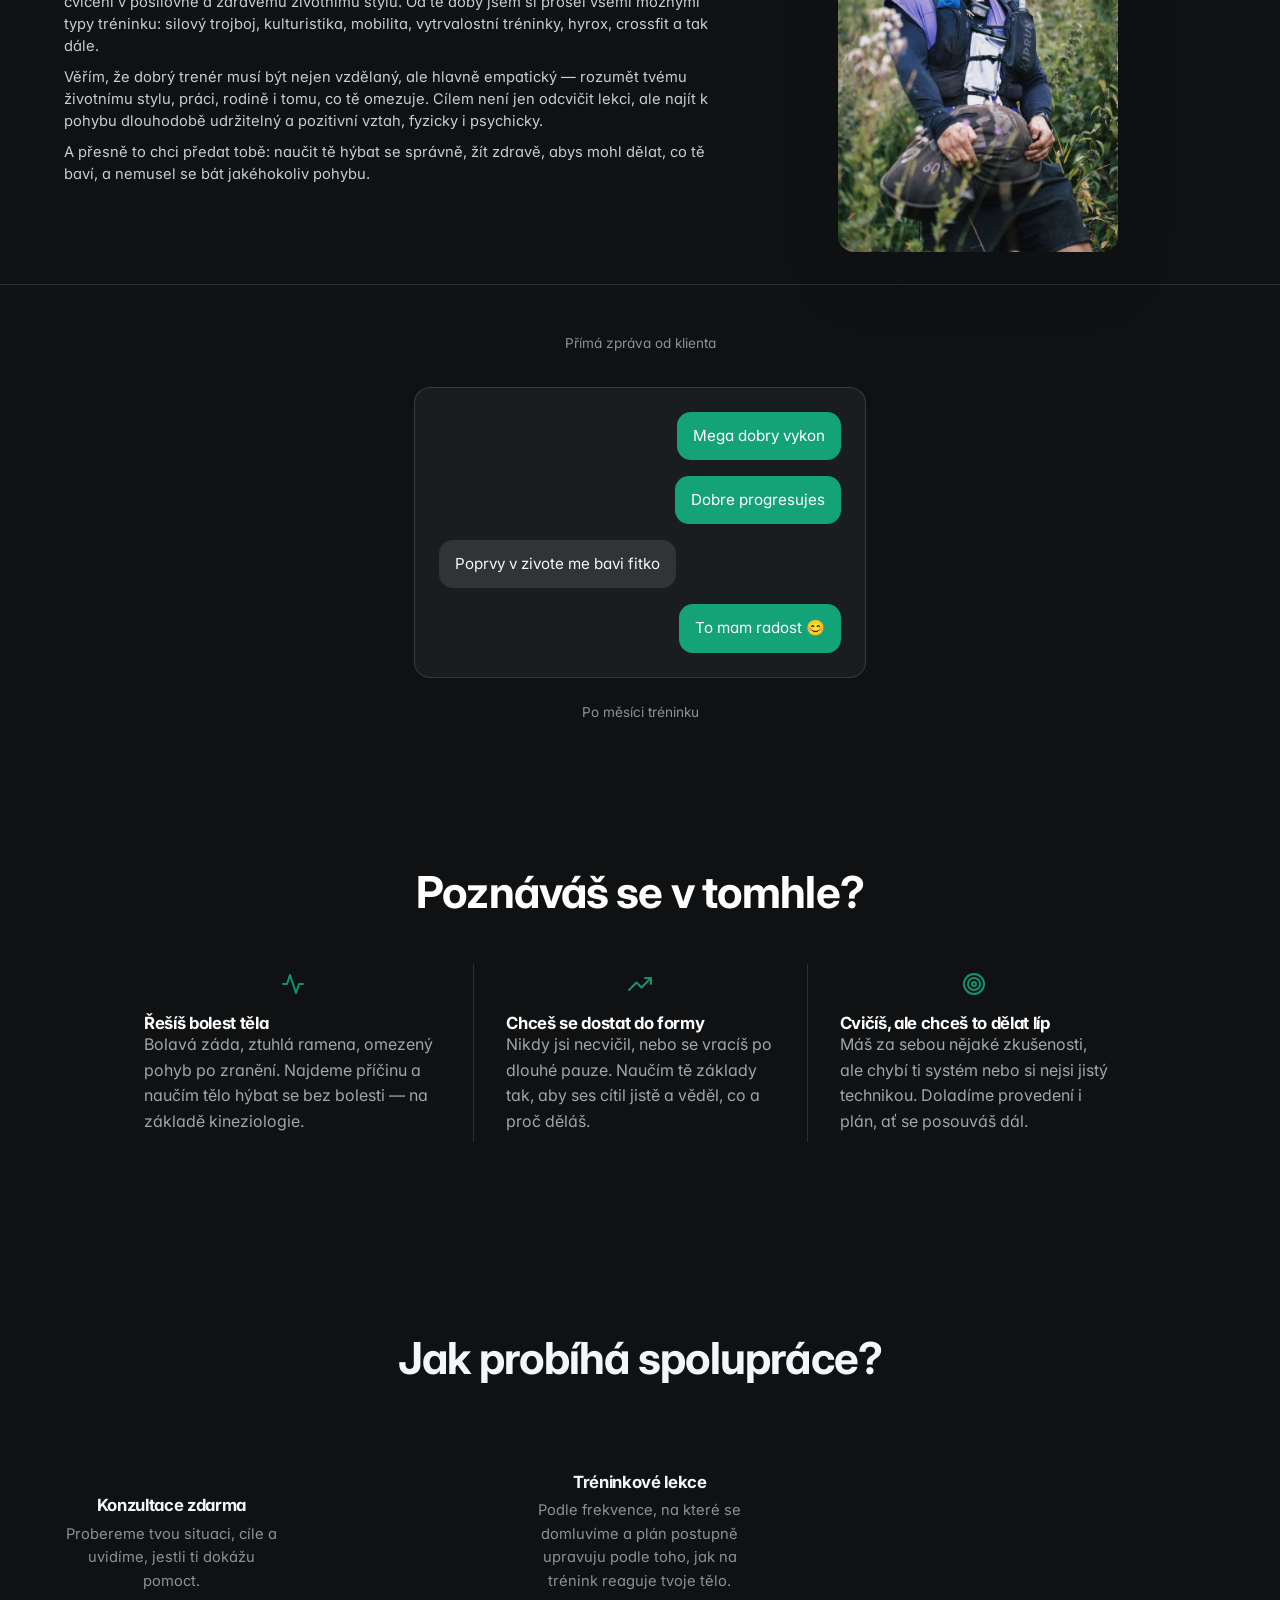
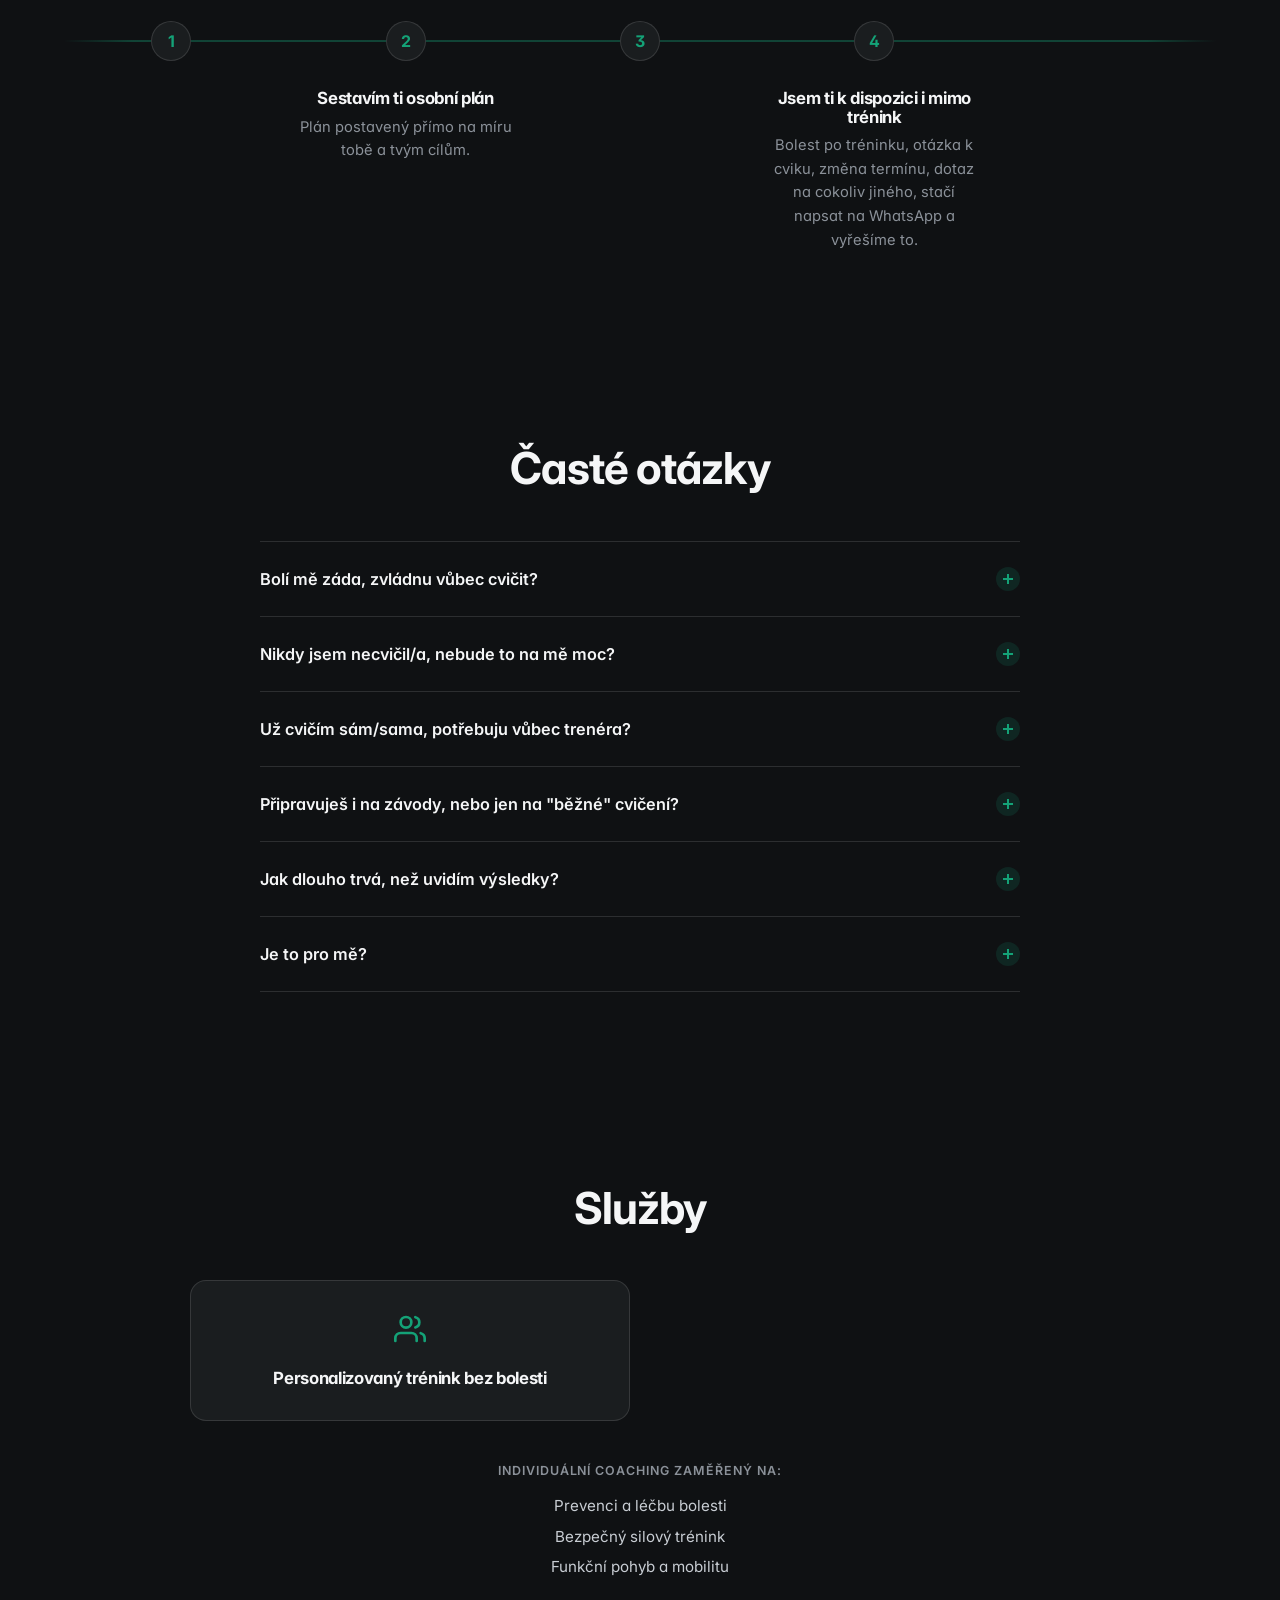
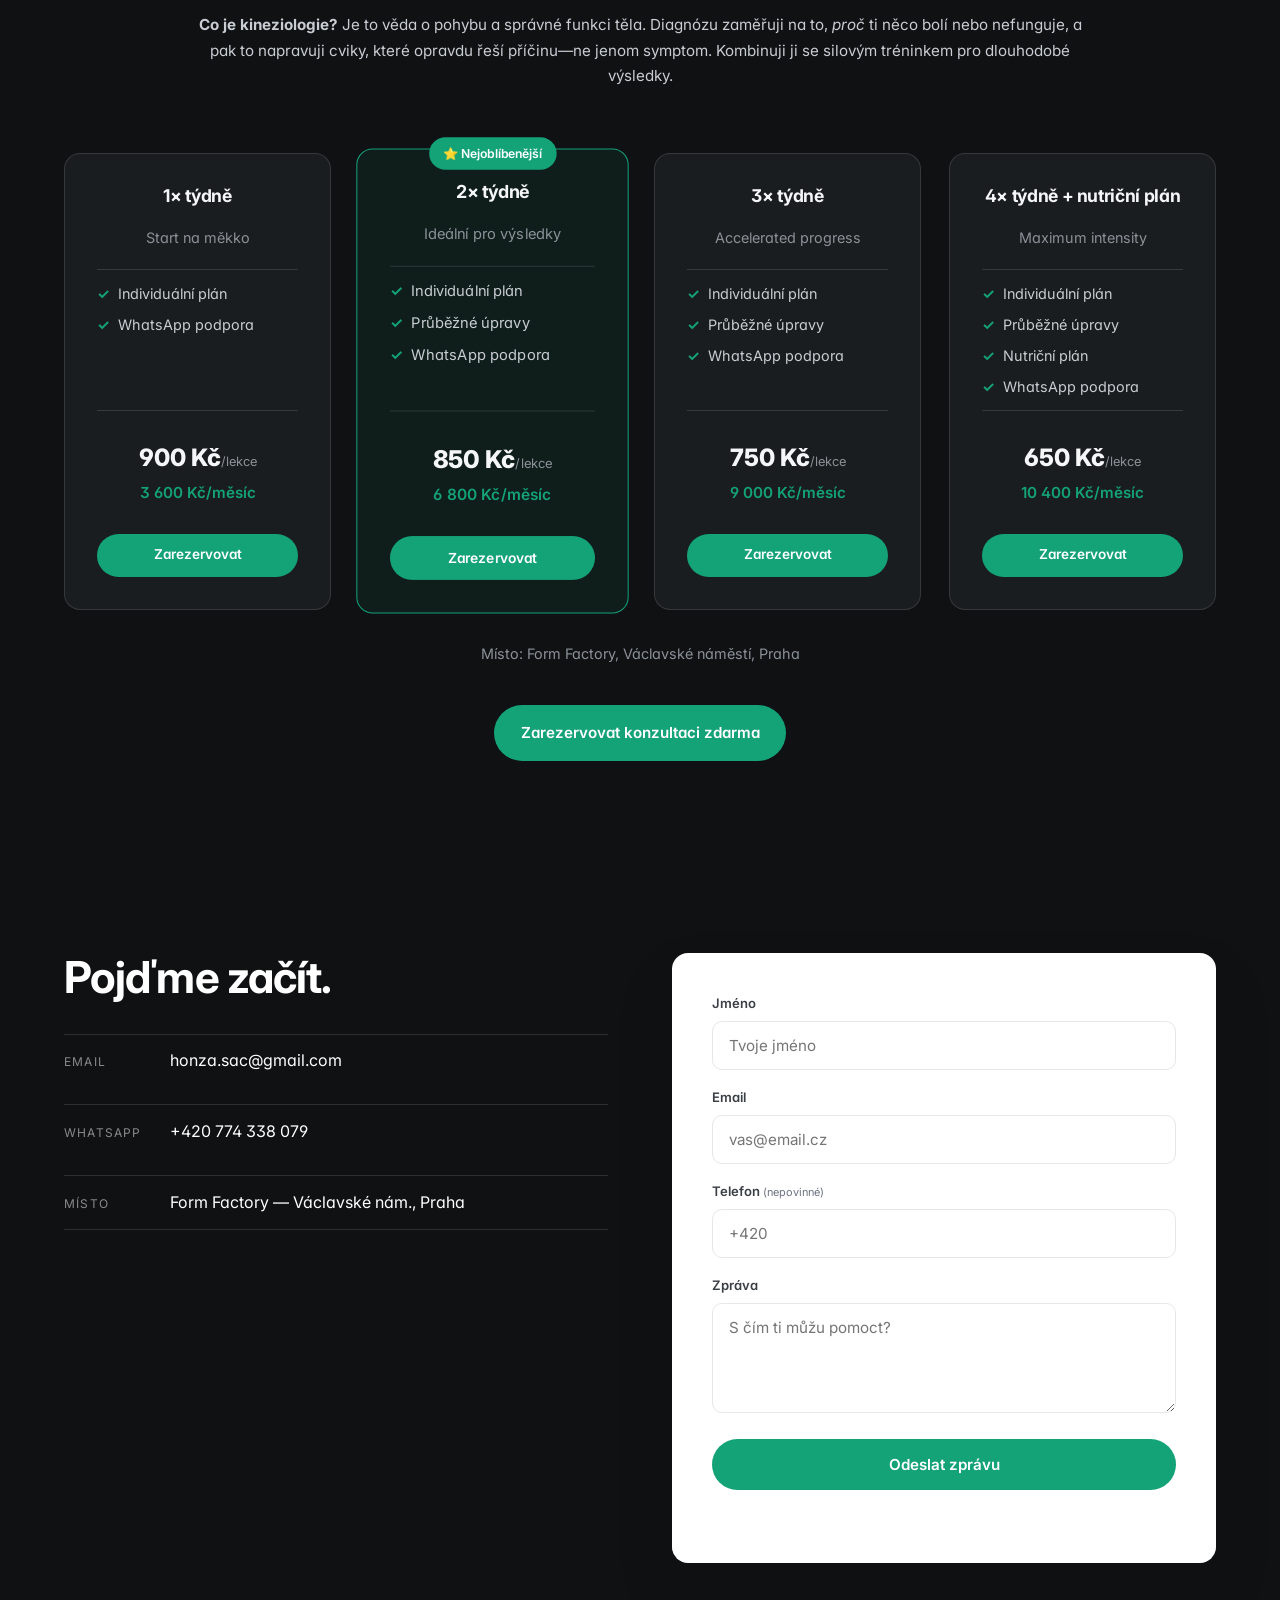
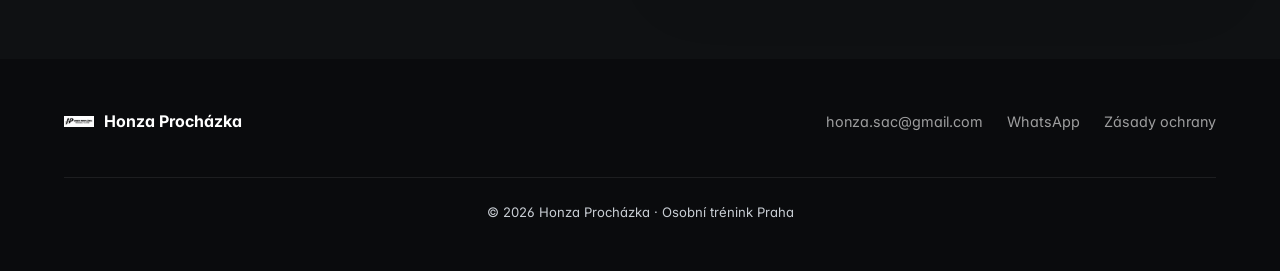
==== commit e50751c0: "Restructure: move About section below hero, remove nav bar, add testimonial, explain kinesiology, re" ====
--- a/index.html
+++ b/index.html
@@ -137,13 +137,6 @@
 </head>
 <body>
 
-  <header class="top-nav" id="nav">
-    <a href="o-mne.html">O mně</a>
-    <a href="#sluzby">Služby</a>
-    <a href="#kontakt">Kontakt</a>
-    <a href="#kontakt" class="top-nav__cta btn btn--small">Zdarma konzultace</a>
-  </header>
-
   <main>
   <!-- HERO -->
   <section class="hero hero--fullbg" id="top" aria-labelledby="heroTitle">
@@ -195,6 +188,74 @@
     </div>
   </section>
 
+  <!-- ABOUT -->
+  <section class="about" id="o-mne">
+    <div class="container">
+      <div class="about__grid about__grid--flip reveal">
+        <div class="about__text">
+          <h2>Kdo jsem?</h2>
+          <p>
+            V 15 mi byla diagnostikována <strong>ankylozující spondylitida</strong>, nemoc, která mě
+            přivedla ke cvičení v posilovně a zdravému životnímu stylu. Od té doby jsem
+            si prošel všemi možnými typy tréninku: silový trojboj, kulturistika, mobilita, vytrvalostní
+            tréninky, hyrox, crossfit a tak dále.
+          </p>
+          <p>
+            Věřím, že dobrý trenér musí být nejen vzdělaný, ale hlavně empatický — rozumět tvému
+            životnímu stylu, práci, rodině i tomu, co tě omezuje. Cílem není jen odcvičit lekci, ale najít
+            k pohybu dlouhodobě udržitelný a pozitivní vztah, fyzicky i psychicky.
+          </p>
+          <p>
+            A přesně to chci předat tobě: naučit tě hýbat se správně, žít zdravě, abys mohl dělat,
+            co tě baví, a nemusel se bát jakéhokoliv pohybu.
+          </p>
+        </div>
+        <div class="about__image">
+          <img src="assets/honza-about-story.jpg" alt="Honza Procházka na ultra trailovém závodě" loading="lazy" />
+        </div>
+      </div>
+    </div>
+  </section>
+
+  <!-- TESTIMONIAL -->
+  <section class="testimonial" style="background:var(--dark-bg);padding:3rem 0;border-top:1px solid var(--dark-line)">
+    <div class="container" style="max-width:500px">
+      <div class="reveal">
+        <p style="font-size:.85rem;color:var(--text-muted);text-align:center;margin-bottom:2rem">Přímá zpráva od klienta</p>
+
+        <div style="background:var(--card-dark);border-radius:16px;padding:1.5rem;border:1px solid var(--dark-line);font-size:.95rem;line-height:1.6">
+          <!-- Honza messages -->
+          <div style="display:flex;justify-content:flex-end;margin-bottom:1rem">
+            <div style="background:var(--accent);color:#fff;padding:.75rem 1rem;border-radius:14px;max-width:85%;text-align:left">
+              Mega dobry vykon
+            </div>
+          </div>
+          <div style="display:flex;justify-content:flex-end;margin-bottom:1rem">
+            <div style="background:var(--accent);color:#fff;padding:.75rem 1rem;border-radius:14px;max-width:85%">
+              Dobre progresujes
+            </div>
+          </div>
+
+          <!-- Klient message -->
+          <div style="display:flex;justify-content:flex-start;margin-bottom:1rem">
+            <div style="background:rgba(255,255,255,.1);color:var(--text);padding:.75rem 1rem;border-radius:14px;max-width:85%">
+              Poprvy v zivote me bavi fitko
+            </div>
+          </div>
+
+          <!-- Honza response -->
+          <div style="display:flex;justify-content:flex-end">
+            <div style="background:var(--accent);color:#fff;padding:.75rem 1rem;border-radius:14px;max-width:85%">
+              To mam radost 😊
+            </div>
+          </div>
+        </div>
+
+        <p style="color:var(--text-muted);font-size:.85rem;text-align:center;margin-top:1.5rem">Po měsíci tréninku</p>
+      </div>
+    </div>
+  </section>
+
   <!-- FOR WHOM -->
   <section class="forwhom" id="pro-koho">
     <div class="container">
@@ -263,11 +324,6 @@
         <div class="timeline__content">
           <h3>Jsem ti k dispozici i mimo trénink</h3>
           <p>Bolest po tréninku, otázka k cviku, změna termínu, dotaz na cokoliv jiného, stačí napsat na WhatsApp a vyřešíme to.</p>
-        </div>
-        <div class="timeline__node">5</div>
-        <div class="timeline__content">
-          <h3>Vedu tě k samostatnosti</h3>
-          <p>Cílem je tě naučit porozumět vlastnímu tělu a hlavně správně cvičit, ať jednou zvládneš pokračovat i beze mě.</p>
         </div>
       </div>
     </div>
@@ -335,6 +391,9 @@
             <li>Funkční pohyb a mobilitu</li>
           </ul>
         </div>
+        <div class="services-overview__text" style="max-width:900px;margin:2rem auto 0;text-align:center;color:var(--text-2);font-size:.95rem;line-height:1.7">
+          <p><strong>Co je kineziologie?</strong> Je to věda o pohybu a správné funkci těla. Diagnózu zaměřuji na to, <em>proč</em> ti něco bolí nebo nefunguje, a pak to napravuji cviky, které opravdu řeší příčinu—ne jenom symptom. Kombinuji ji se silovým tréninkem pro dlouhodobé výsledky.</p>
+        </div>
       </div>
 
       <div class="pricing__cards reveal">
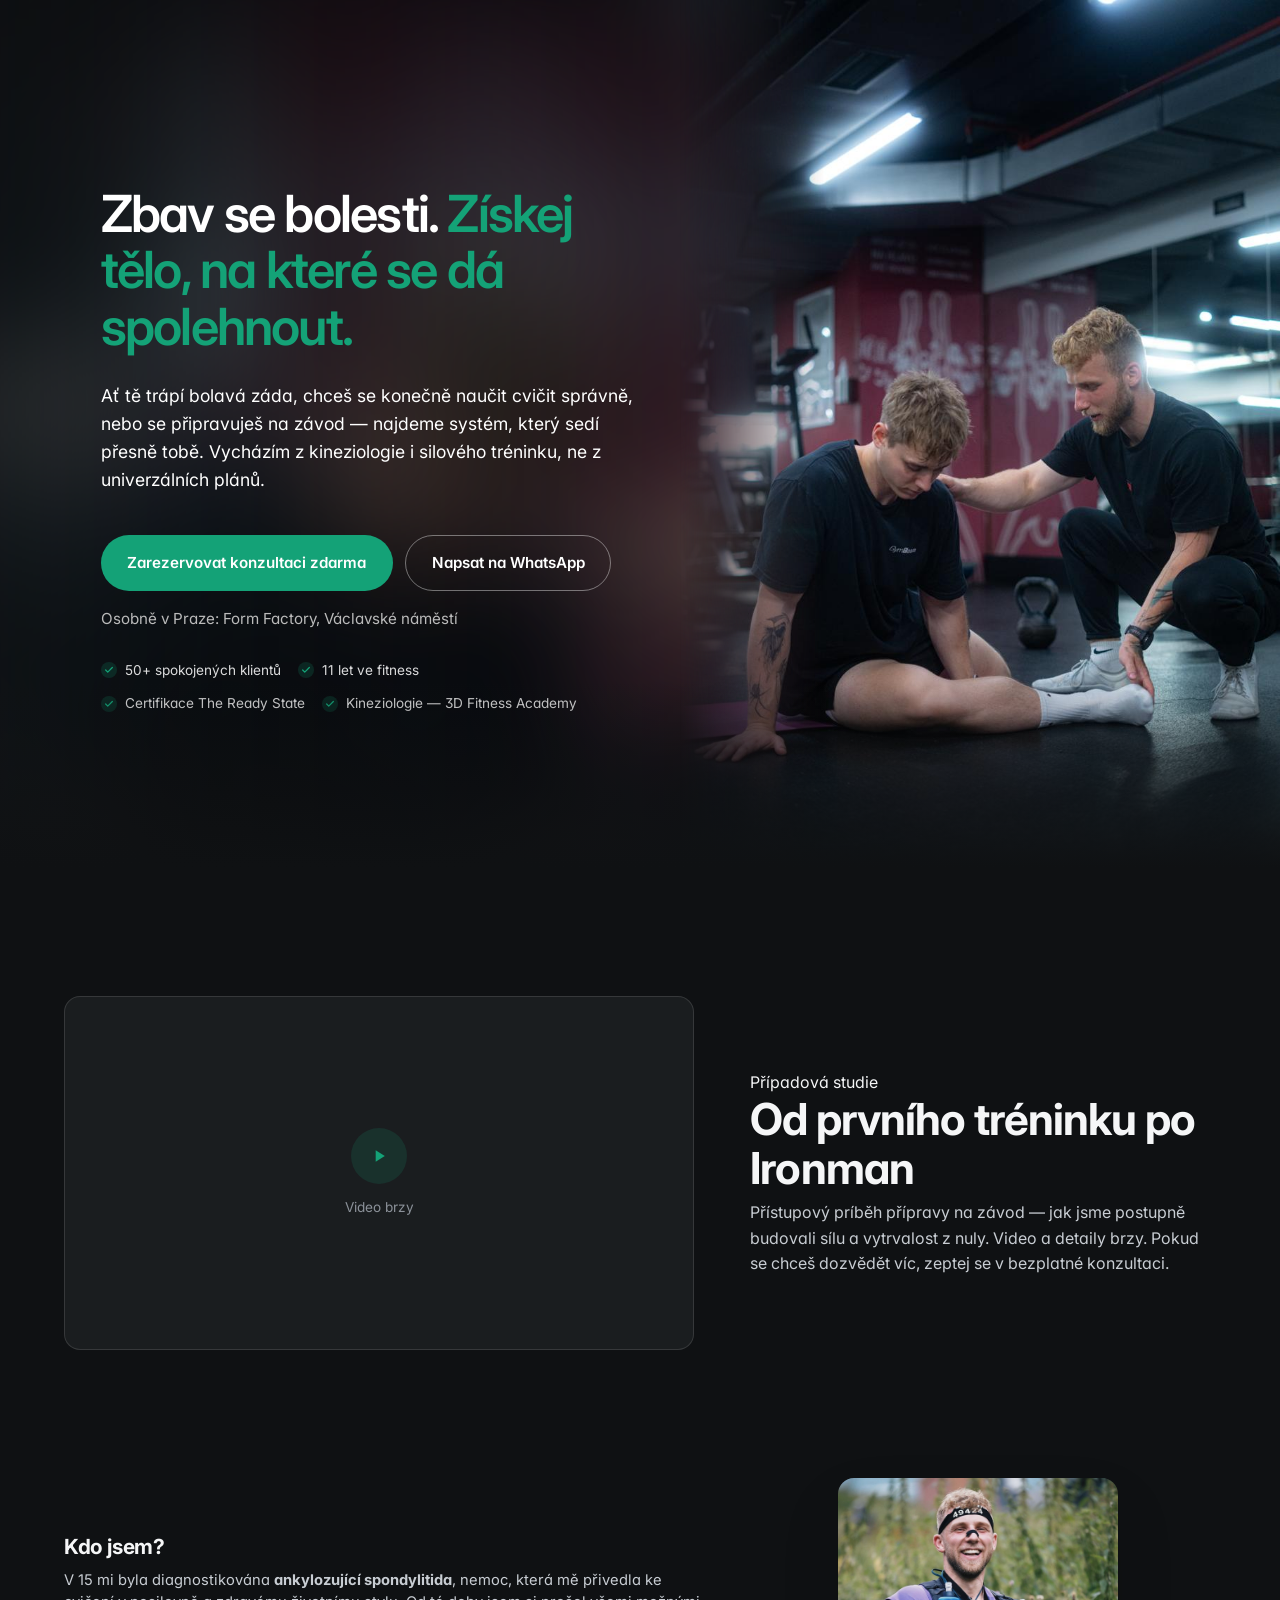
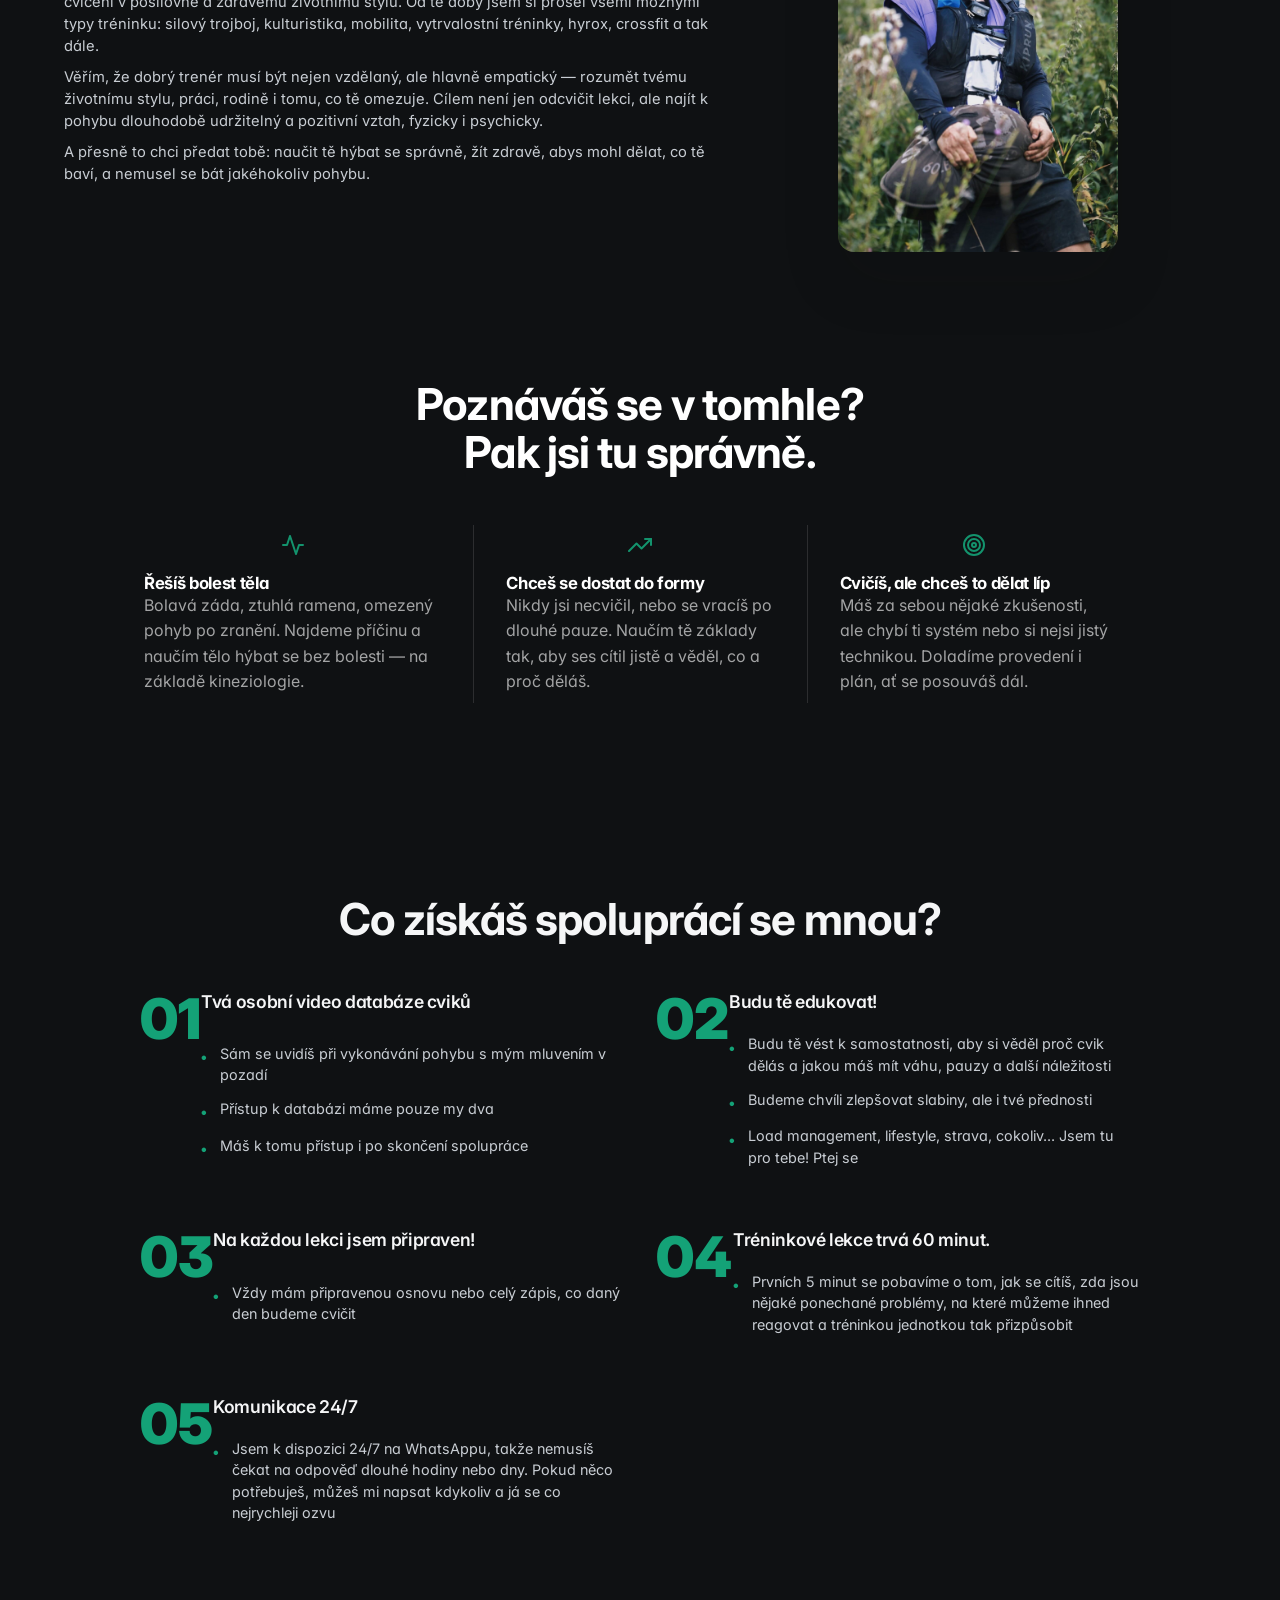
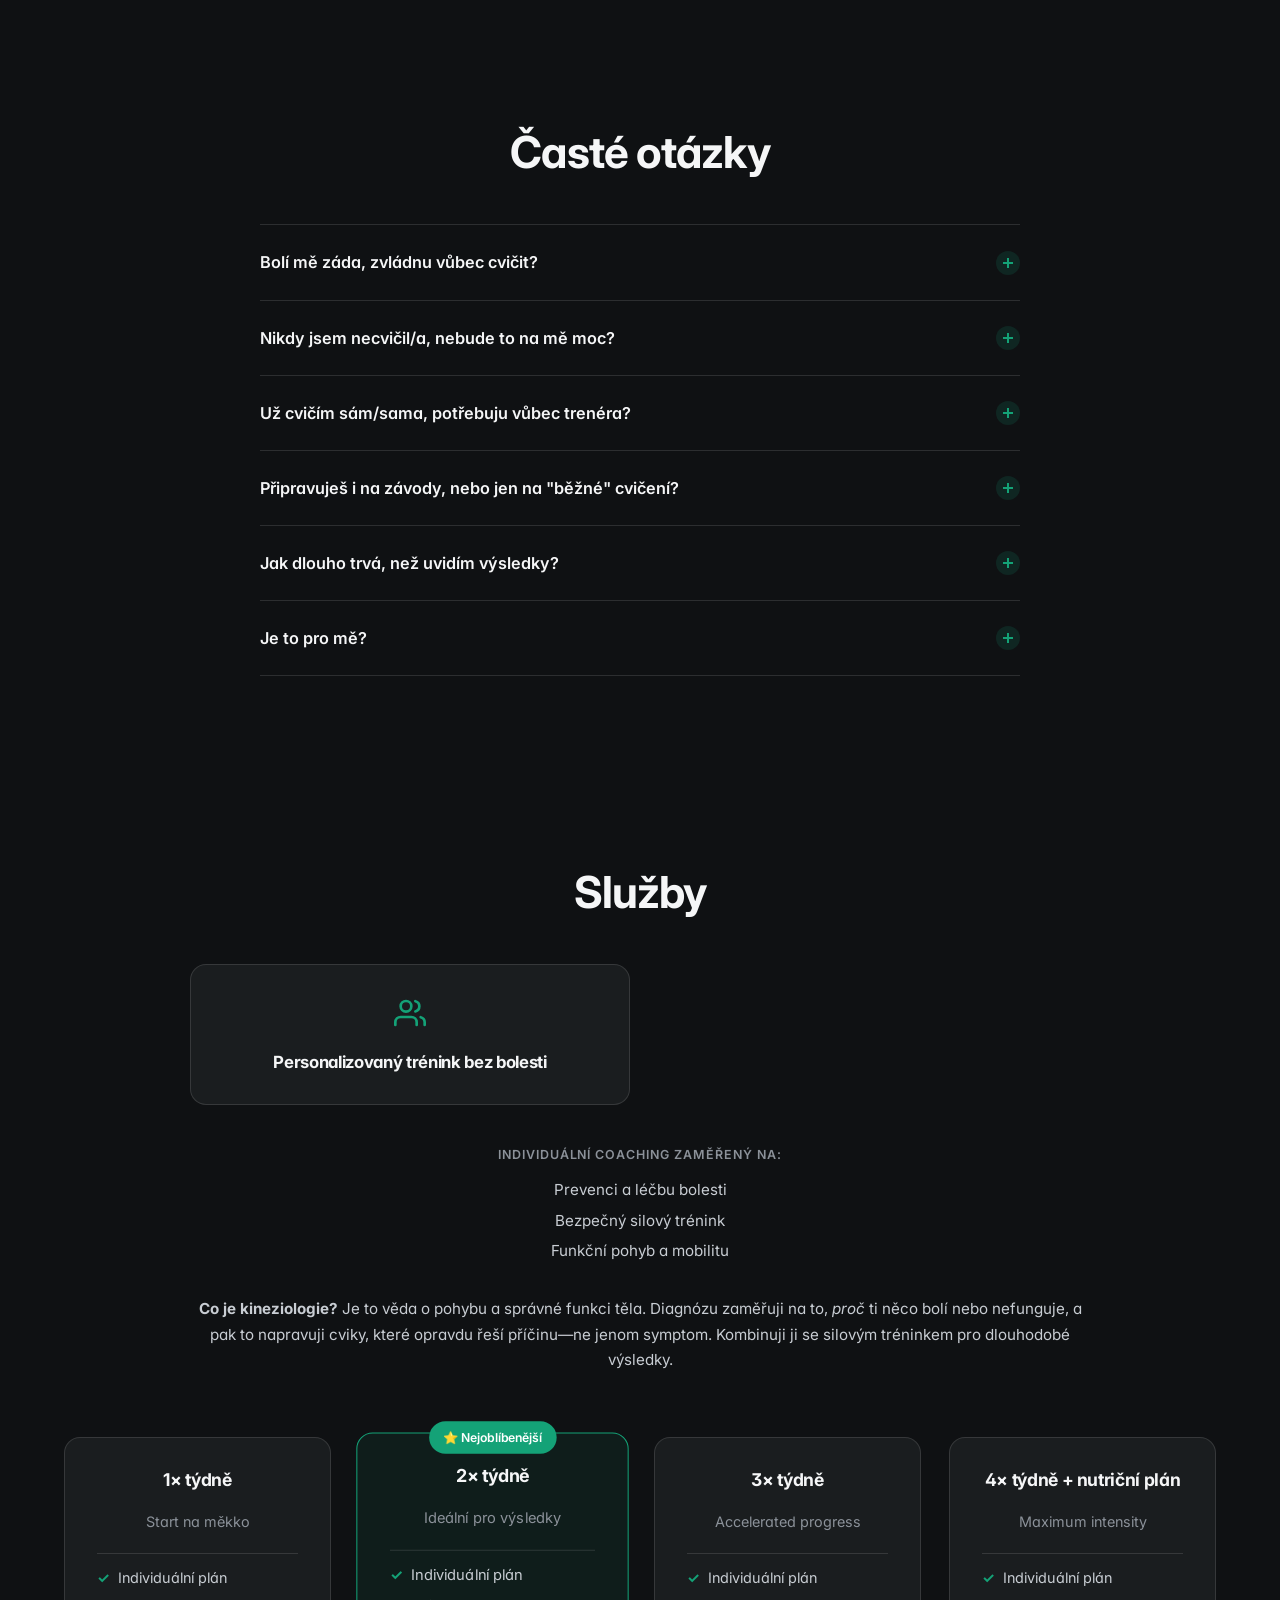
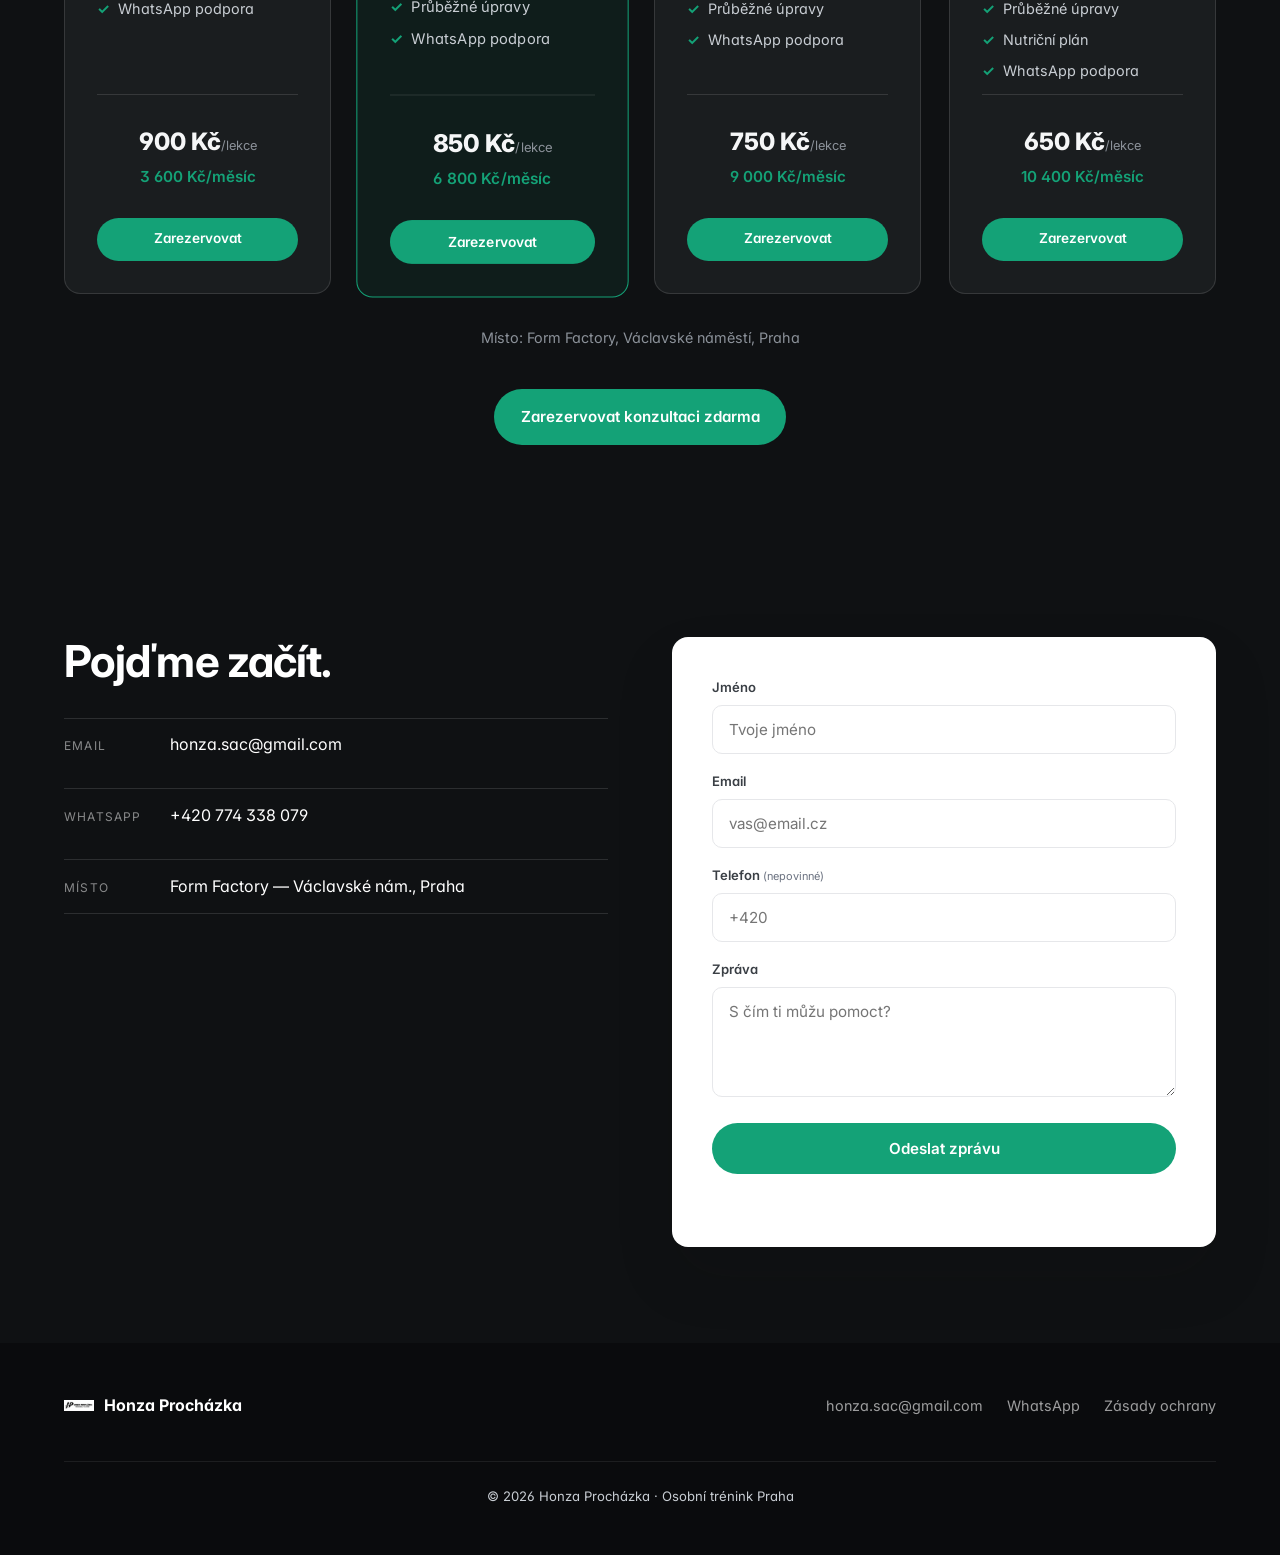
==== commit 8a113a1f: "Redesign "Co získáš spoluprácí se mnou?" section with CSS Grid layout - Restructure with 2-column gr" ====
--- a/index.html
+++ b/index.html
@@ -217,50 +217,12 @@
     </div>
   </section>
 
-  <!-- TESTIMONIAL -->
-  <section class="testimonial" style="background:var(--dark-bg);padding:3rem 0;border-top:1px solid var(--dark-line)">
-    <div class="container" style="max-width:500px">
-      <div class="reveal">
-        <p style="font-size:.85rem;color:var(--text-muted);text-align:center;margin-bottom:2rem">Přímá zpráva od klienta</p>
-
-        <div style="background:var(--card-dark);border-radius:16px;padding:1.5rem;border:1px solid var(--dark-line);font-size:.95rem;line-height:1.6">
-          <!-- Honza messages -->
-          <div style="display:flex;justify-content:flex-end;margin-bottom:1rem">
-            <div style="background:var(--accent);color:#fff;padding:.75rem 1rem;border-radius:14px;max-width:85%;text-align:left">
-              Mega dobry vykon
-            </div>
-          </div>
-          <div style="display:flex;justify-content:flex-end;margin-bottom:1rem">
-            <div style="background:var(--accent);color:#fff;padding:.75rem 1rem;border-radius:14px;max-width:85%">
-              Dobre progresujes
-            </div>
-          </div>
-
-          <!-- Klient message -->
-          <div style="display:flex;justify-content:flex-start;margin-bottom:1rem">
-            <div style="background:rgba(255,255,255,.1);color:var(--text);padding:.75rem 1rem;border-radius:14px;max-width:85%">
-              Poprvy v zivote me bavi fitko
-            </div>
-          </div>
-
-          <!-- Honza response -->
-          <div style="display:flex;justify-content:flex-end">
-            <div style="background:var(--accent);color:#fff;padding:.75rem 1rem;border-radius:14px;max-width:85%">
-              To mam radost 😊
-            </div>
-          </div>
-        </div>
-
-        <p style="color:var(--text-muted);font-size:.85rem;text-align:center;margin-top:1.5rem">Po měsíci tréninku</p>
-      </div>
-    </div>
-  </section>
 
   <!-- FOR WHOM -->
   <section class="forwhom" id="pro-koho">
     <div class="container">
       <div class="section__head reveal">
-        <h2>Poznáváš se v tomhle?</h2>
+        <h2>Poznáváš se v tomhle?<br>Pak jsi tu správně.</h2>
       </div>
       <div class="forwhom__grid">
         <div class="forwhom__item reveal" data-reveal="repeat">
@@ -301,29 +263,47 @@
   <section class="process">
     <div class="container">
       <div class="section__head reveal">
-        <h2>Jak probíhá spolupráce?</h2>
-      </div>
-      <div class="timeline reveal" data-reveal="repeat">
-        <div class="timeline__track" aria-hidden="true"></div>
-        <div class="timeline__node">1</div>
-        <div class="timeline__content">
-          <h3>Konzultace zdarma</h3>
-          <p>Probereme tvou situaci, cíle a uvidíme, jestli ti dokážu pomoct.</p>
-        </div>
-        <div class="timeline__node">2</div>
-        <div class="timeline__content">
-          <h3>Sestavím ti osobní plán</h3>
-          <p>Plán postavený přímo na míru tobě a tvým cílům.</p>
-        </div>
-        <div class="timeline__node">3</div>
-        <div class="timeline__content">
-          <h3>Tréninkové lekce</h3>
-          <p>Podle frekvence, na které se domluvíme a plán postupně upravuju podle toho, jak na trénink reaguje tvoje tělo.</p>
-        </div>
-        <div class="timeline__node">4</div>
-        <div class="timeline__content">
-          <h3>Jsem ti k dispozici i mimo trénink</h3>
-          <p>Bolest po tréninku, otázka k cviku, změna termínu, dotaz na cokoliv jiného, stačí napsat na WhatsApp a vyřešíme to.</p>
+        <h2>Co získáš spoluprácí se mnou?</h2>
+      </div>
+      <div class="benefits__grid">
+        <div class="benefit reveal" data-reveal="repeat">
+          <div class="benefit__number">01</div>
+          <h3>Tvá osobní video databáze cviků</h3>
+          <ul>
+            <li>Sám se uvidíš při vykonávání pohybu s mým mluvením v pozadí</li>
+            <li>Přístup k databázi máme pouze my dva</li>
+            <li>Máš k tomu přístup i po skončení spolupráce</li>
+          </ul>
+        </div>
+        <div class="benefit reveal" data-reveal="repeat">
+          <div class="benefit__number">02</div>
+          <h3>Budu tě edukovat!</h3>
+          <ul>
+            <li>Budu tě vést k samostatnosti, aby si věděl proč cvik dělás a jakou máš mít váhu, pauzy a další náležitosti</li>
+            <li>Budeme chvíli zlepšovat slabiny, ale i tvé přednosti</li>
+            <li>Load management, lifestyle, strava, cokoliv... Jsem tu pro tebe! Ptej se</li>
+          </ul>
+        </div>
+        <div class="benefit reveal" data-reveal="repeat">
+          <div class="benefit__number">03</div>
+          <h3>Na každou lekci jsem připraven!</h3>
+          <ul>
+            <li>Vždy mám připravenou osnovu nebo celý zápis, co daný den budeme cvičit</li>
+          </ul>
+        </div>
+        <div class="benefit reveal" data-reveal="repeat">
+          <div class="benefit__number">04</div>
+          <h3>Tréninkové lekce trvá 60 minut.</h3>
+          <ul>
+            <li>Prvních 5 minut se pobavíme o tom, jak se cítíš, zda jsou nějaké ponechané problémy, na které můžeme ihned reagovat a tréninkou jednotkou tak přizpůsobit</li>
+          </ul>
+        </div>
+        <div class="benefit reveal" data-reveal="repeat">
+          <div class="benefit__number">05</div>
+          <h3>Komunikace 24/7</h3>
+          <ul>
+            <li>Jsem k dispozici 24/7 na WhatsAppu, takže nemusíš čekat na odpověď dlouhé hodiny nebo dny. Pokud něco potřebuješ, můžeš mi napsat kdykoliv a já se co nejrychleji ozvu</li>
+          </ul>
         </div>
       </div>
     </div>
--- a/styles.css
+++ b/styles.css
@@ -334,6 +334,47 @@
 .timeline > :nth-child(8),.timeline > :nth-child(9){transition-delay:.45s}
 .timeline > :nth-child(10),.timeline > :nth-child(11){transition-delay:.6s}
 
+/* ---------- BENEFITS (big numbers with details) ---------- */
+.benefits__grid{display:grid;grid-template-columns:repeat(2,1fr);gap:3rem 2rem;max-width:1000px;margin:0 auto}
+.benefit{
+  opacity:0;transform:translateY(12px);
+  transition:opacity .6s var(--ease),transform .6s var(--ease);
+  display:grid;grid-template-columns:auto 1fr;gap:1.5rem 0;align-items:start;
+  grid-template-areas:
+    "num heading"
+    "num list";
+}
+.benefit.visible{opacity:1;transform:none}
+.benefit__number{
+  grid-area:num;
+  font-size:3.5rem;font-weight:900;color:var(--accent);line-height:1;
+}
+.benefit h3{
+  grid-area:heading;
+  margin:0;font-size:1.1rem;color:var(--text);font-weight:600;line-height:1.3;
+  min-width:0;
+}
+.benefit ul{
+  grid-area:list;
+  list-style:none;padding:0;margin:0;
+  margin-top:0;
+  min-width:0;
+}
+.benefit li{
+  font-size:.9rem;color:var(--text-2);margin-bottom:.75rem;line-height:1.5;
+  display:flex;gap:0.8rem;align-items:flex-start;
+}
+.benefit li:first-child{
+  margin-top:-0.3rem;
+}
+.benefit li::before{
+  content:'•';color:var(--accent);font-weight:900;font-size:1em;flex-shrink:0;margin-top:0.2rem;
+}
+.benefit:nth-child(1){transition-delay:0s}
+.benefit:nth-child(2){transition-delay:.1s}
+.benefit:nth-child(3){transition-delay:.2s}
+.benefit:nth-child(4){transition-delay:.3s}
+.benefit:nth-child(5){transition-delay:.4s}
 
 /* ---------- ABOUT (o-mne.html) — compact, aims to fit one screen without scrolling ---------- */
 .about{padding:2rem 0}
@@ -671,6 +712,7 @@
   }
 }
 @media (max-width:768px){
+  .benefits__grid{grid-template-columns:1fr}
   .nav__links{
     position:fixed;inset:72px 0 auto 0;
     flex-direction:column;background:rgba(15,17,19,.97);padding:2rem;
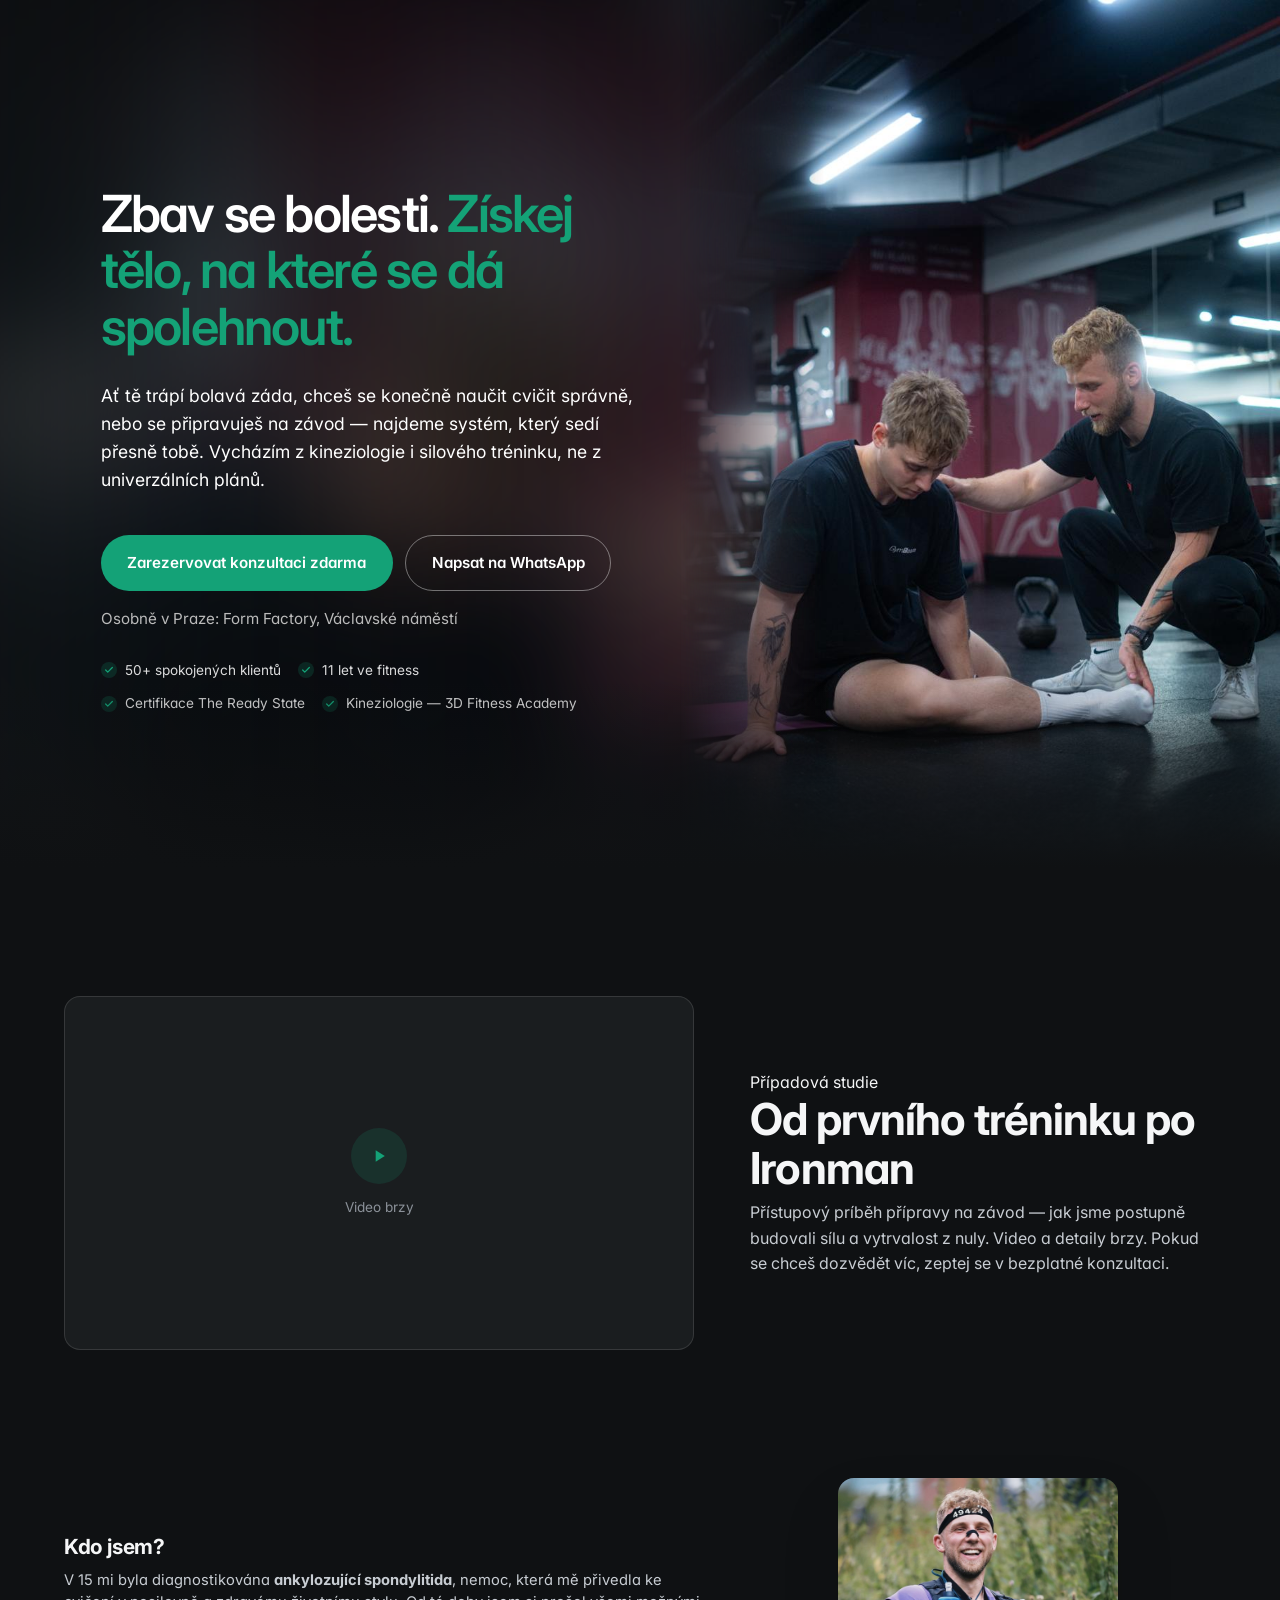
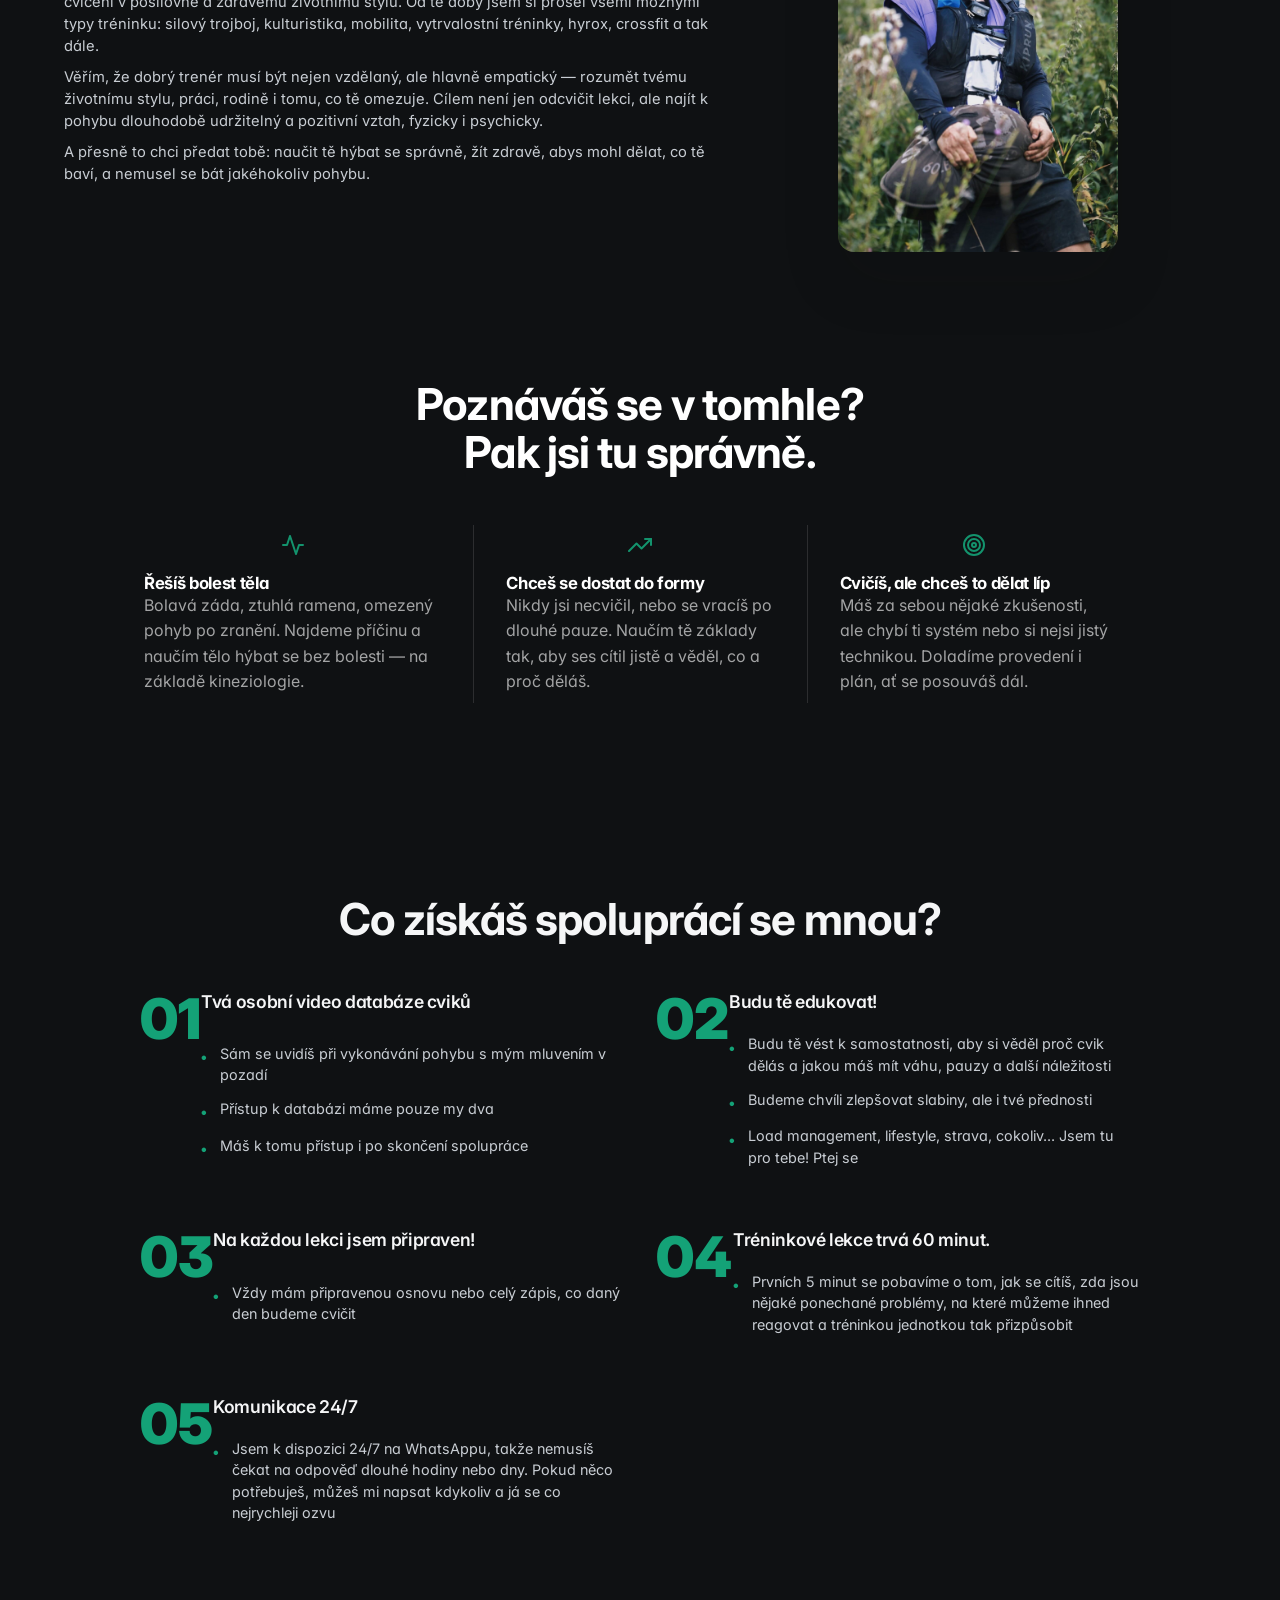
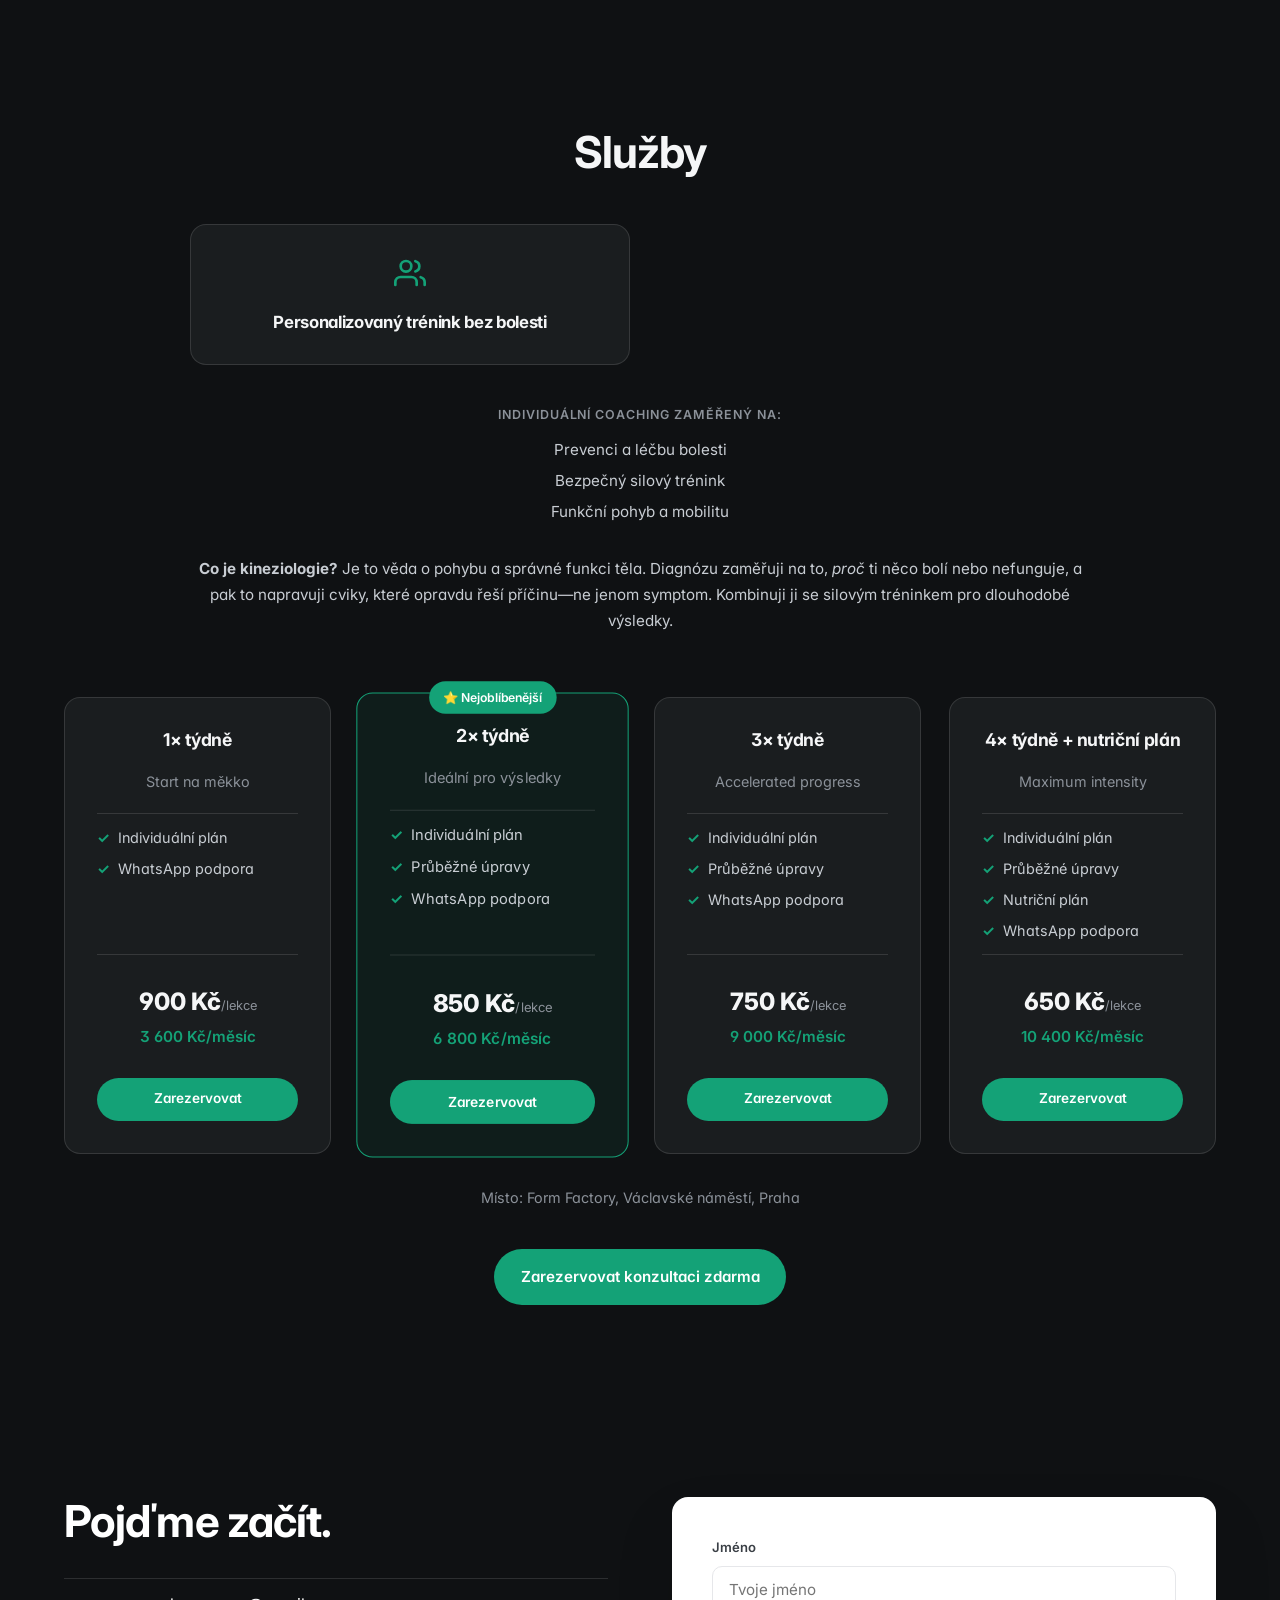
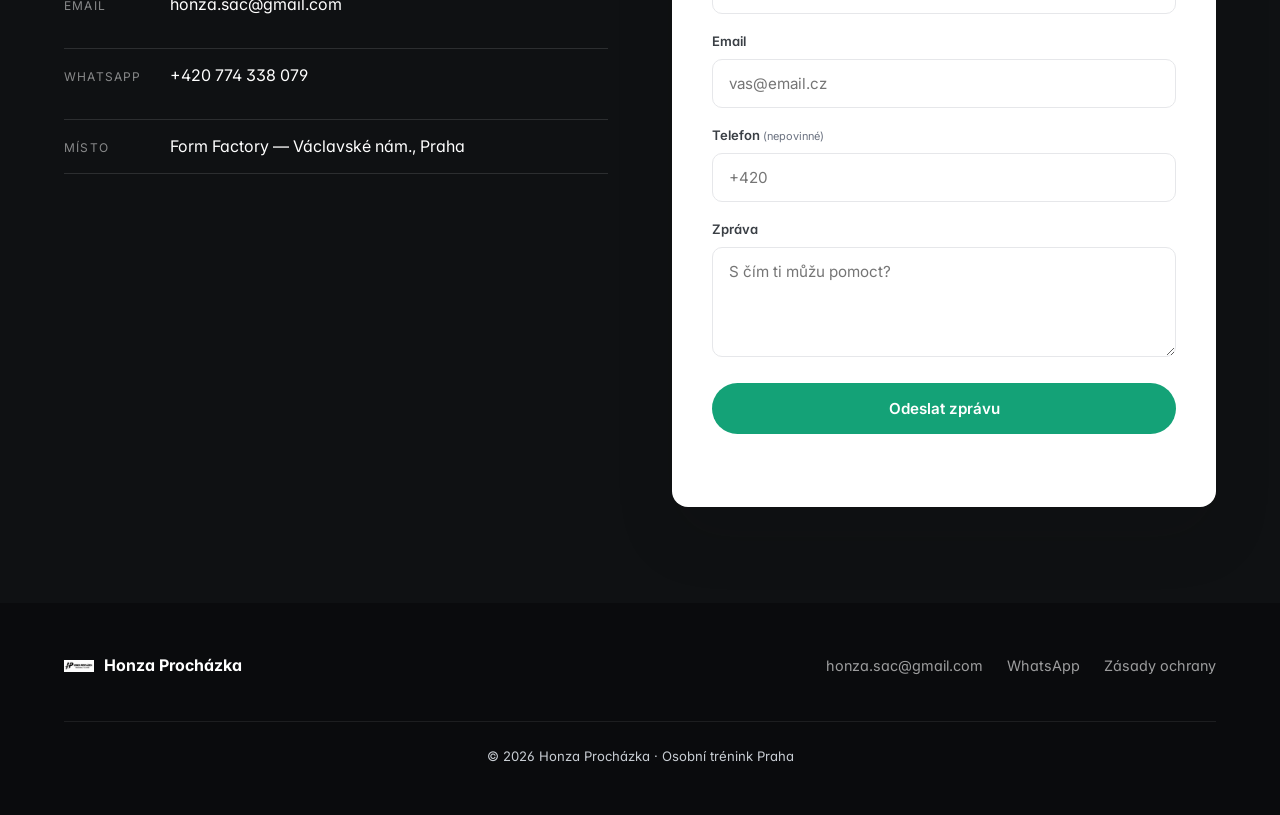
==== commit 0e79be88: "Remove FAQ section" ====
--- a/index.html
+++ b/index.html
@@ -309,41 +309,6 @@
     </div>
   </section>
 
-  <!-- FAQ -->
-  <section class="faq" id="faq">
-    <div class="container">
-      <div class="section__head reveal">
-        <h2>Časté otázky</h2>
-      </div>
-      <div class="faq__list">
-        <details class="faq__item reveal">
-          <summary>Bolí mě záda, zvládnu vůbec cvičit?<span class="faq__icon" aria-hidden="true"></span></summary>
-          <p>Ano — a je to přesně důvod, proč začít. Na první konzultaci projdeme, co ti dělá potíže, a najdeme pohyby, které jsou pro tebe bezpečné.</p>
-        </details>
-        <details class="faq__item reveal">
-          <summary>Nikdy jsem necvičil/a, nebude to na mě moc?<span class="faq__icon" aria-hidden="true"></span></summary>
-          <p>Naopak, je to ideální start. Tempo i cviky přizpůsobím přesně tvé úrovni.</p>
-        </details>
-        <details class="faq__item reveal">
-          <summary>Už cvičím sám/sama, potřebuju vůbec trenéra?<span class="faq__icon" aria-hidden="true"></span></summary>
-          <p>Pokud si nejsi jistý technikou nebo proč které cviky volíš, tak ano.</p>
-        </details>
-        <details class="faq__item reveal">
-          <summary>Připravuješ i na závody, nebo jen na "běžné" cvičení?<span class="faq__icon" aria-hidden="true"></span></summary>
-          <p>Obojí. Kombinuju kineziologii se silovým tréninkem, takže tě dokážu připravit i na konkrétní cíl — např. jsem takhle připravoval klienta na Ironman 70.3.</p>
-        </details>
-        <details class="faq__item reveal">
-          <summary>Jak dlouho trvá, než uvidím výsledky?<span class="faq__icon" aria-hidden="true"></span></summary>
-          <p>Je to individuální, podle počtu tréninků, ale u většiny klientů vidíme zlepšení během prvního měsíce.</p>
-        </details>
-        <details class="faq__item reveal">
-          <summary>Je to pro mě?<span class="faq__icon" aria-hidden="true"></span></summary>
-          <p>Od toho je konzultace zdarma — probereme tvou situaci a uvidíme, jestli ti dokážu pomoct.</p>
-        </details>
-      </div>
-    </div>
-  </section>
-
   <!-- SERVICES / PRICING -->
   <section class="pricing" id="sluzby">
     <div class="container">
--- a/styles.css
+++ b/styles.css
@@ -553,30 +553,6 @@
   .online-plan{flex-direction:column;align-items:flex-start;text-align:left}
   .online-plan__price{text-align:left}
 }
-
-/* ---------- FAQ ---------- */
-.faq{padding:6rem 0;background:var(--dark-bg)}
-.faq__list{max-width:760px;margin:0 auto}
-.faq__item{border-top:1px solid var(--dark-line);padding:1.5rem 0}
-.faq__item:last-child{border-bottom:1px solid var(--dark-line)}
-.faq__item summary{
-  display:flex;align-items:center;justify-content:space-between;gap:1.5rem;
-  cursor:pointer;list-style:none;font-weight:600;font-size:1.02rem;color:var(--text);
-}
-.faq__item summary::-webkit-details-marker{display:none}
-.faq__icon{
-  flex-shrink:0;width:24px;height:24px;border-radius:50%;
-  background:rgba(20,162,119,.15);position:relative;transition:transform .3s var(--ease);
-}
-.faq__icon::before,.faq__icon::after{
-  content:"";position:absolute;background:var(--accent);
-  top:50%;left:50%;transform:translate(-50%,-50%);
-}
-.faq__icon::before{width:10px;height:2px}
-.faq__icon::after{width:2px;height:10px;transition:opacity .2s var(--ease)}
-.faq__item[open] .faq__icon{transform:rotate(180deg)}
-.faq__item[open] .faq__icon::after{opacity:0}
-.faq__item p{margin-top:1rem;color:var(--text-2);font-size:.95rem;line-height:1.6;max-width:640px}
 
 /* ---------- CTA ---------- */
 .cta{padding:6rem 0;background:var(--ink);color:#fff}
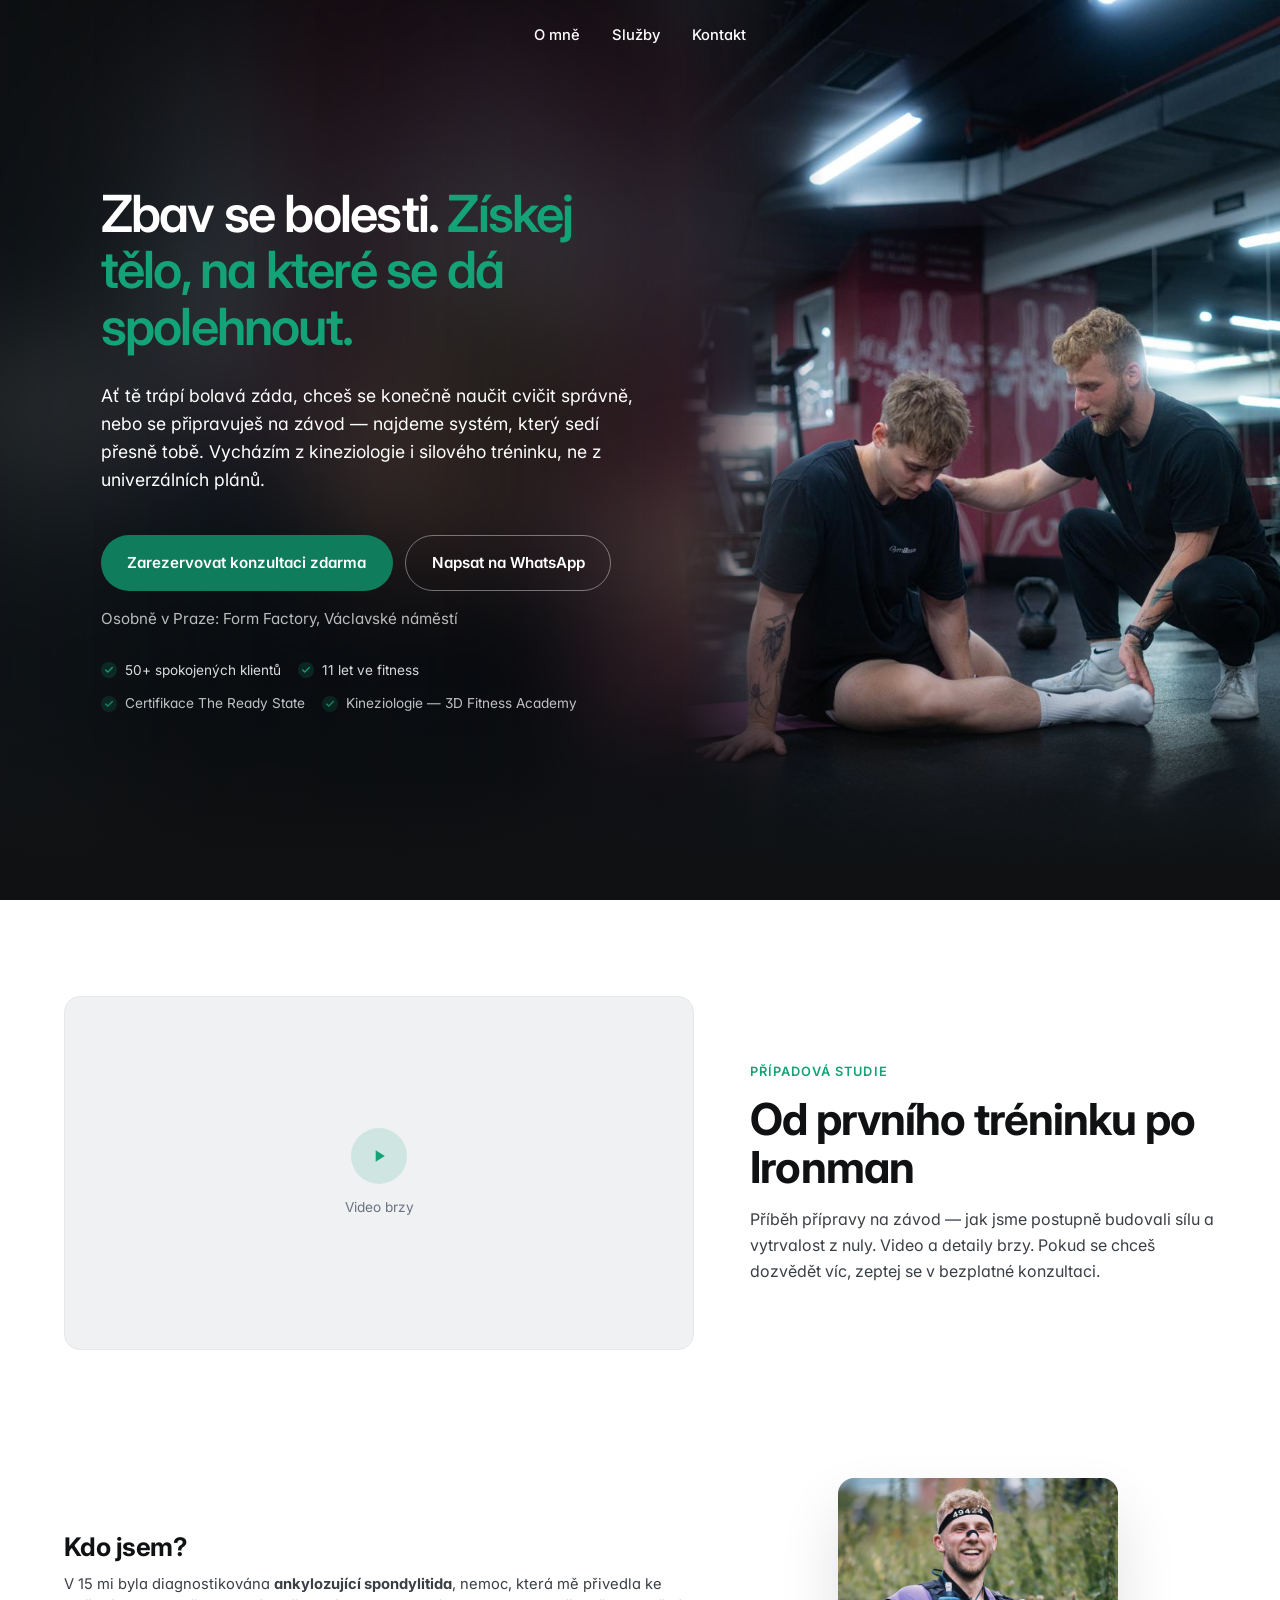
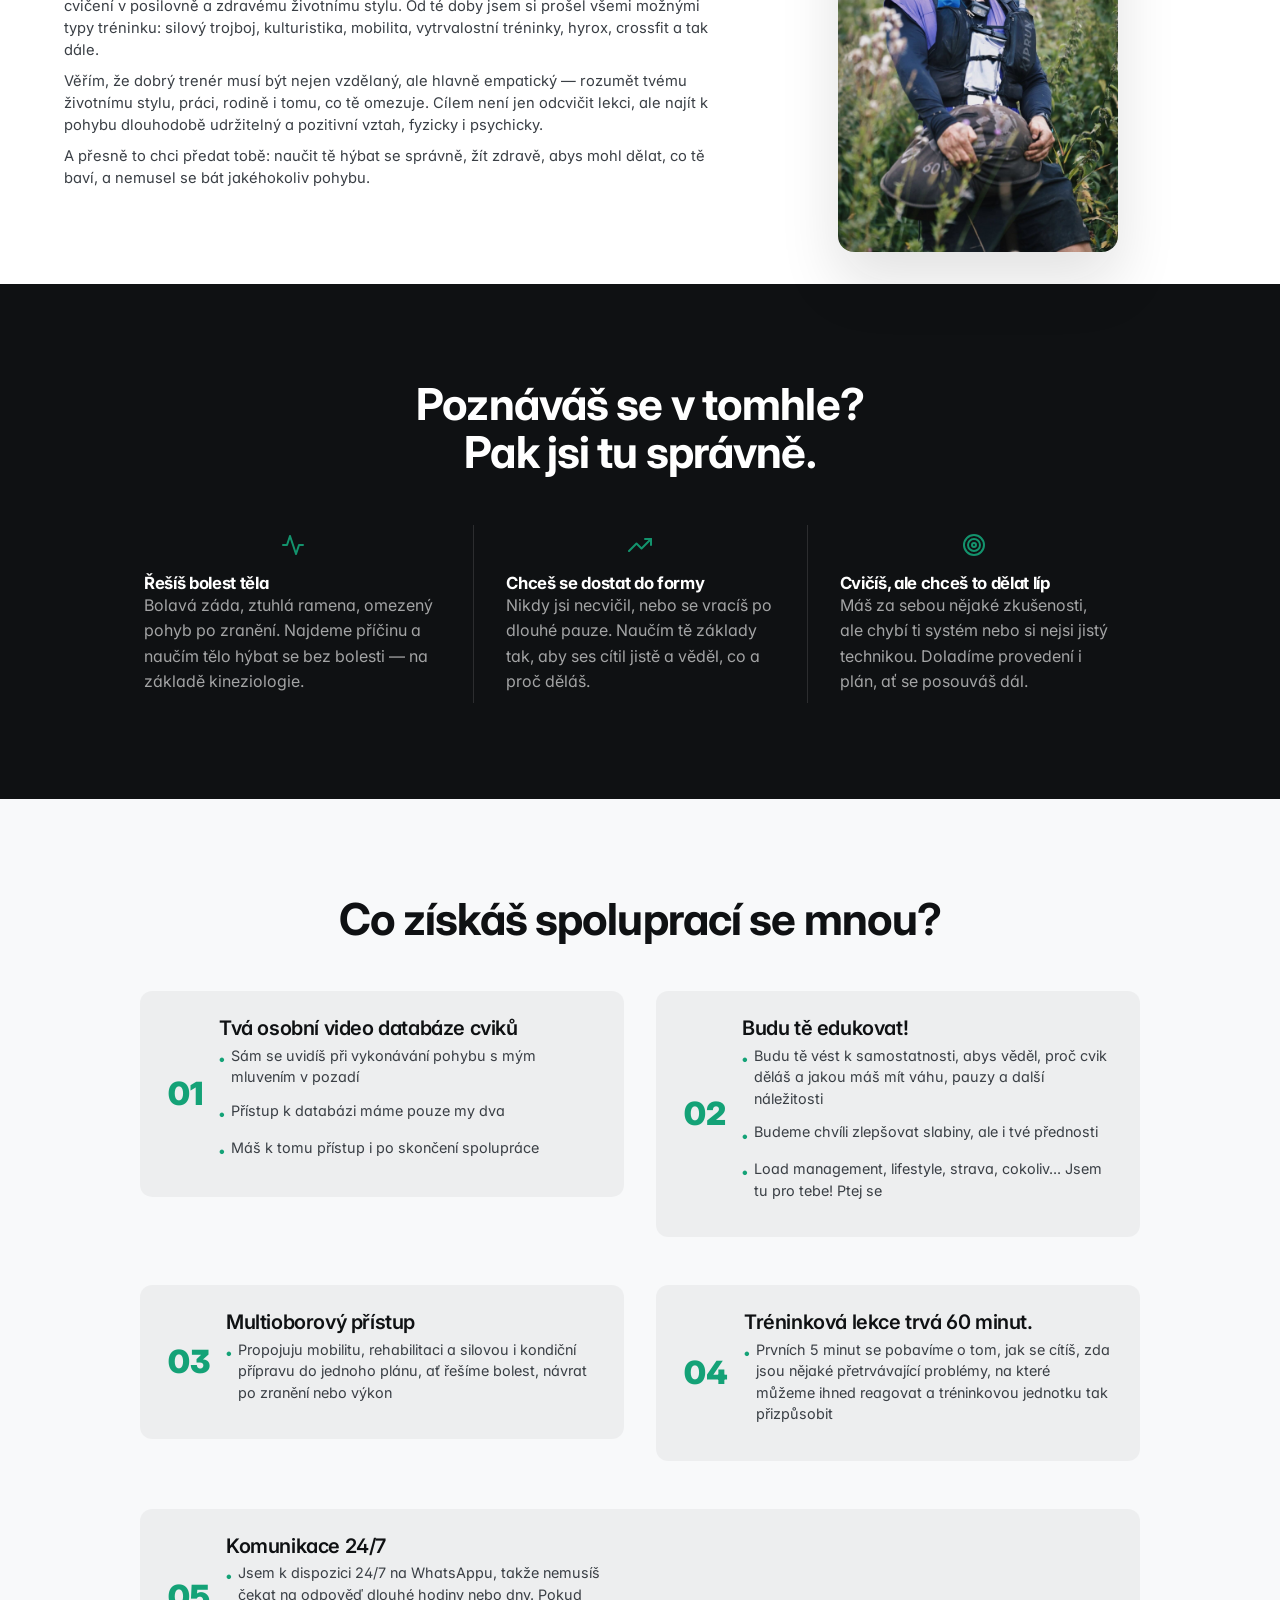
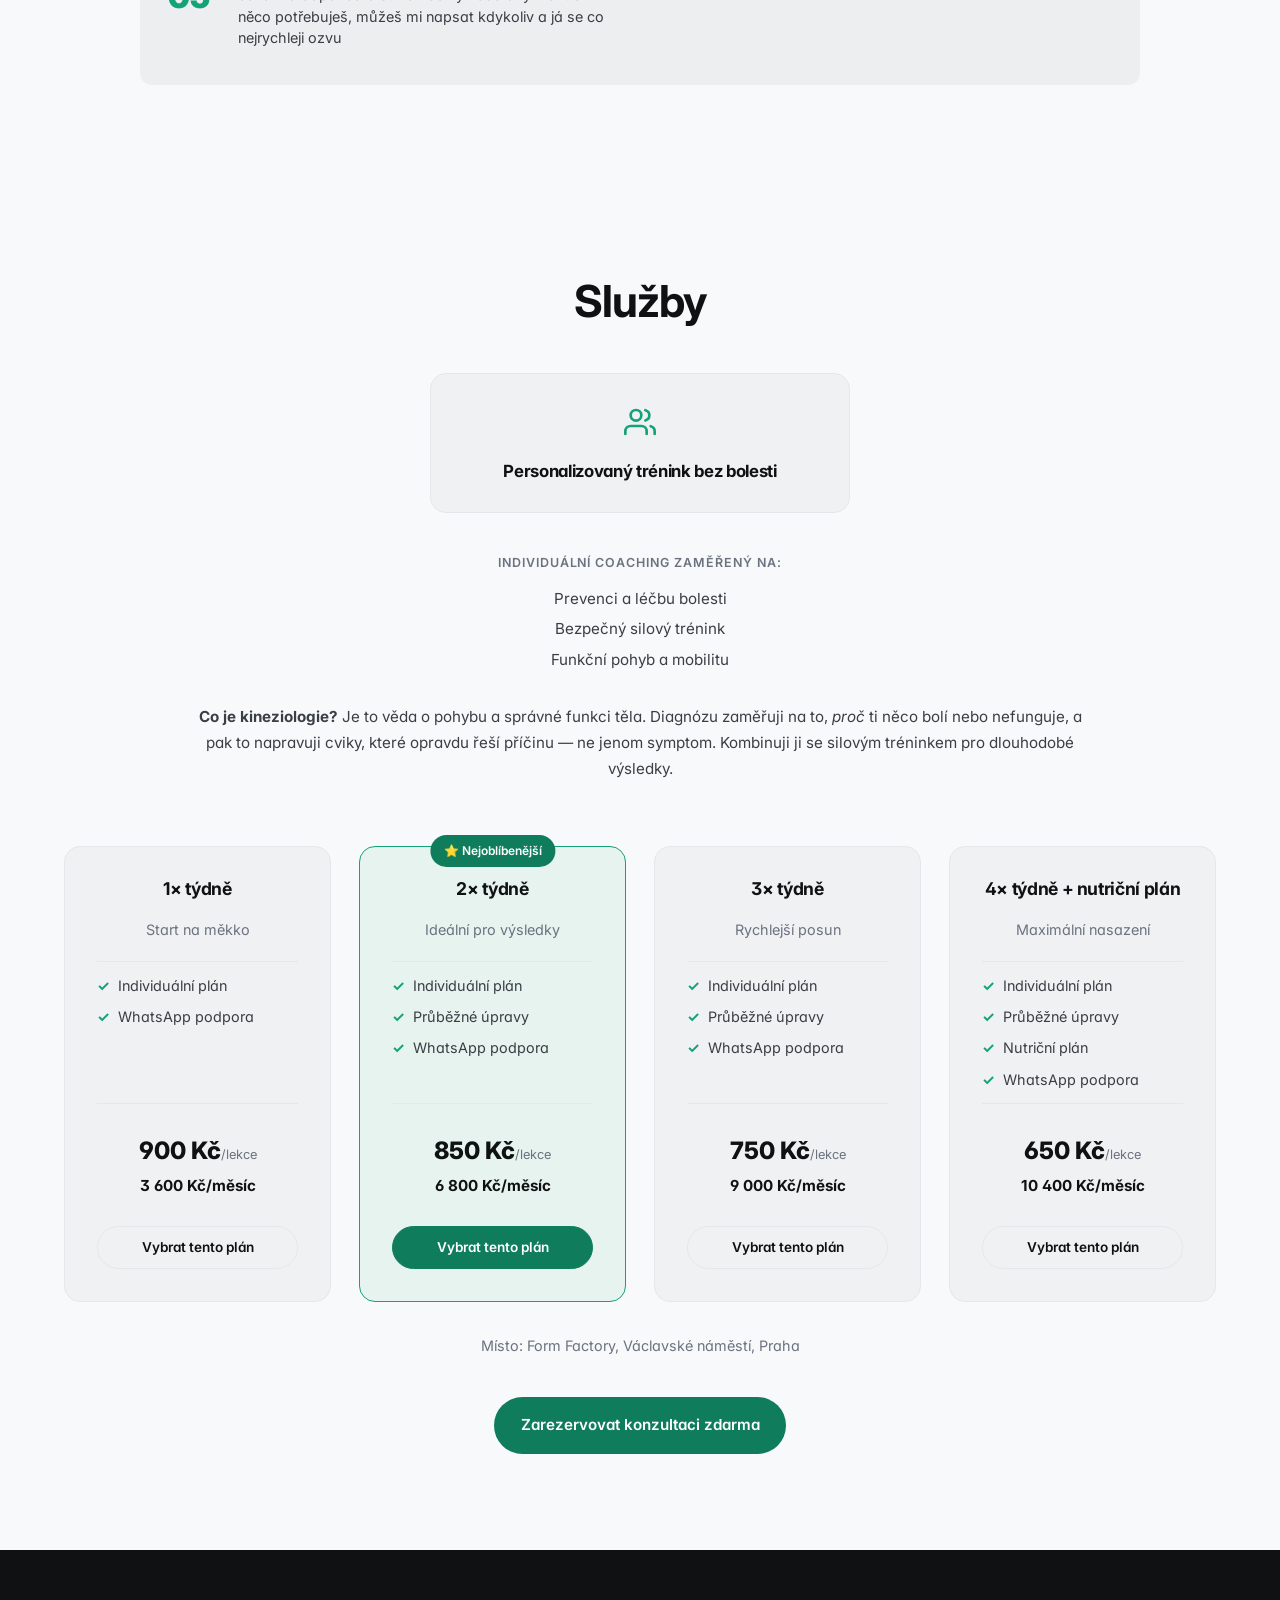
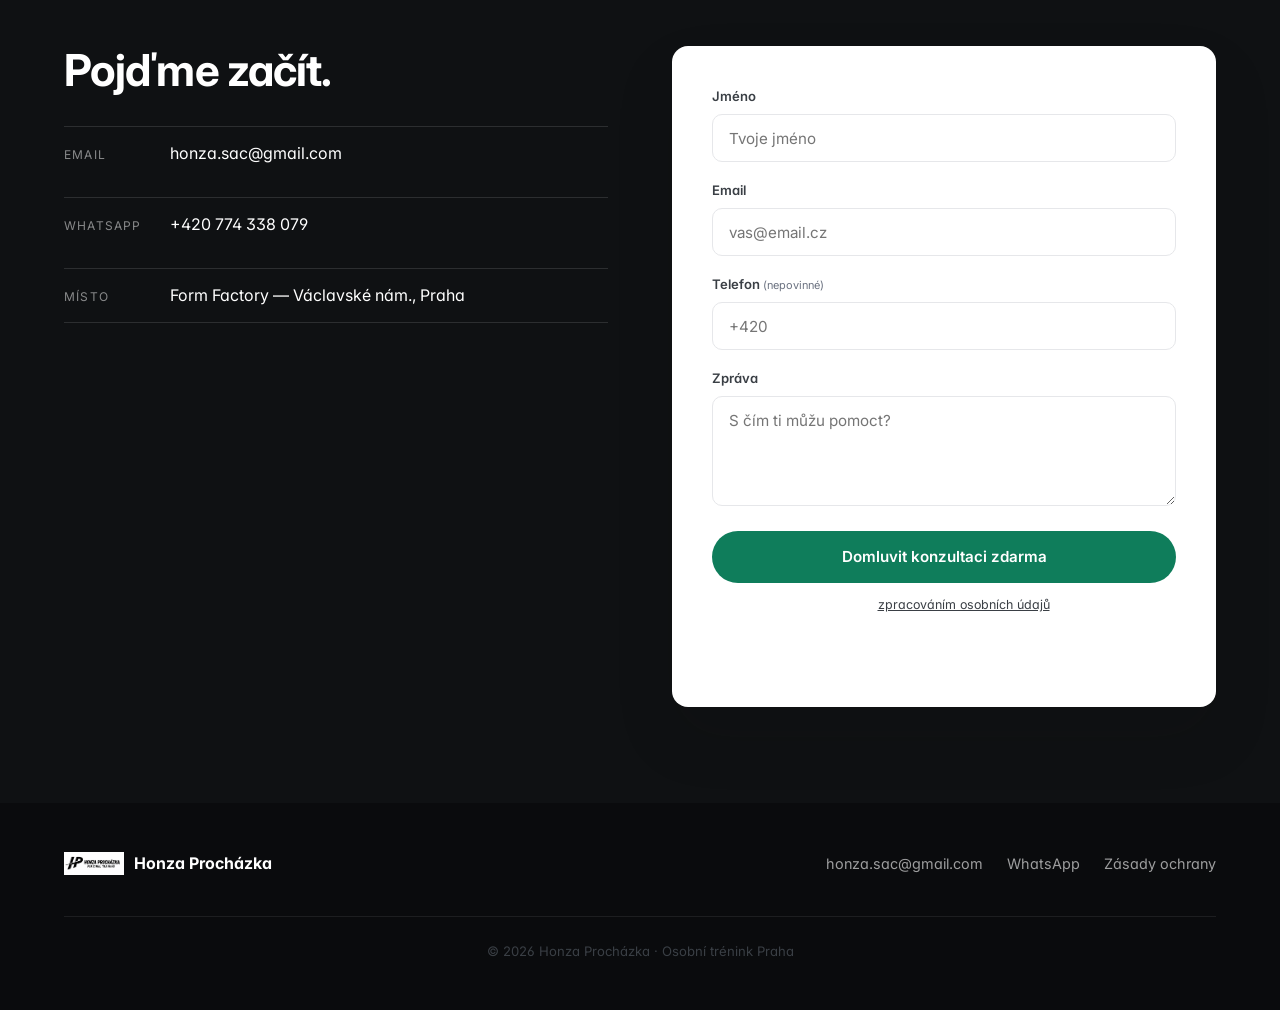
==== commit 24ded3dc: "Fix: actually include the white theme content in index.html/styles.css Previous commit only deleted " ====
--- a/index.html
+++ b/index.html
@@ -3,7 +3,7 @@
 <head>
   <meta charset="UTF-8" />
   <meta name="viewport" content="width=device-width, initial-scale=1.0" />
-  <meta name="theme-color" content="#0f1113" />
+  <meta name="theme-color" content="#ffffff" />
   <meta name="robots" content="index,follow,max-image-preview:large" />
   <meta name="author" content="Honza Procházka" />
 
@@ -36,7 +36,6 @@
   <link rel="apple-touch-icon" href="assets/logo.png" />
   <link rel="preconnect" href="https://fonts.googleapis.com">
   <link rel="preconnect" href="https://fonts.gstatic.com" crossorigin>
-  <link rel="preload" as="image" href="assets/honza-about.jpg" fetchpriority="high" />
   <link rel="preload" as="image" href="assets/honza-hero-1.JPG" fetchpriority="high" />
   <link href="https://fonts.googleapis.com/css2?family=Inter:wght@300;400;500;600;700;800&display=swap" rel="stylesheet">
   <link rel="stylesheet" href="styles.css" />
@@ -137,6 +136,13 @@
 </head>
 <body>
 
+  <header class="top-nav" id="nav">
+    <a href="#o-mne">O mně</a>
+    <a href="#sluzby">Služby</a>
+    <a href="#kontakt">Kontakt</a>
+    <a href="#kontakt" class="btn btn--small top-nav__cta">Zdarma konzultace</a>
+  </header>
+
   <main>
   <!-- HERO -->
   <section class="hero hero--fullbg" id="top" aria-labelledby="heroTitle">
@@ -180,10 +186,10 @@
           <span>Video brzy</span>
         </div>
       </div>
-      <div class=”case-study__text”>
-        <span class=”case-study__eyebrow”>Případová studie</span>
+      <div class="case-study__text">
+        <span class="case-study__eyebrow">Případová studie</span>
         <h2>Od prvního tréninku po Ironman</h2>
-        <p>Přístupový príběh přípravy na závod — jak jsme postupně budovali sílu a vytrvalost z nuly. Video a detaily brzy. Pokud se chceš dozvědět víc, zeptej se v bezplatné konzultaci.</p>
+        <p>Příběh přípravy na závod — jak jsme postupně budovali sílu a vytrvalost z nuly. Video a detaily brzy. Pokud se chceš dozvědět víc, zeptej se v bezplatné konzultaci.</p>
       </div>
     </div>
   </section>
@@ -263,7 +269,7 @@
   <section class="process">
     <div class="container">
       <div class="section__head reveal">
-        <h2>Co získáš spoluprácí se mnou?</h2>
+        <h2>Co získáš spoluprací se mnou?</h2>
       </div>
       <div class="benefits__grid">
         <div class="benefit reveal" data-reveal="repeat">
@@ -279,23 +285,23 @@
           <div class="benefit__number">02</div>
           <h3>Budu tě edukovat!</h3>
           <ul>
-            <li>Budu tě vést k samostatnosti, aby si věděl proč cvik dělás a jakou máš mít váhu, pauzy a další náležitosti</li>
+            <li>Budu tě vést k samostatnosti, abys věděl, proč cvik děláš a jakou máš mít váhu, pauzy a další náležitosti</li>
             <li>Budeme chvíli zlepšovat slabiny, ale i tvé přednosti</li>
             <li>Load management, lifestyle, strava, cokoliv... Jsem tu pro tebe! Ptej se</li>
           </ul>
         </div>
         <div class="benefit reveal" data-reveal="repeat">
           <div class="benefit__number">03</div>
-          <h3>Na každou lekci jsem připraven!</h3>
-          <ul>
-            <li>Vždy mám připravenou osnovu nebo celý zápis, co daný den budeme cvičit</li>
+          <h3>Multioborový přístup</h3>
+          <ul>
+            <li>Propojuju mobilitu, rehabilitaci a silovou i kondiční přípravu do jednoho plánu, ať řešíme bolest, návrat po zranění nebo výkon</li>
           </ul>
         </div>
         <div class="benefit reveal" data-reveal="repeat">
           <div class="benefit__number">04</div>
-          <h3>Tréninkové lekce trvá 60 minut.</h3>
-          <ul>
-            <li>Prvních 5 minut se pobavíme o tom, jak se cítíš, zda jsou nějaké ponechané problémy, na které můžeme ihned reagovat a tréninkou jednotkou tak přizpůsobit</li>
+          <h3>Tréninková lekce trvá 60 minut.</h3>
+          <ul>
+            <li>Prvních 5 minut se pobavíme o tom, jak se cítíš, zda jsou nějaké přetrvávající problémy, na které můžeme ihned reagovat a tréninkovou jednotku tak přizpůsobit</li>
           </ul>
         </div>
         <div class="benefit reveal" data-reveal="repeat">
@@ -337,7 +343,7 @@
           </ul>
         </div>
         <div class="services-overview__text" style="max-width:900px;margin:2rem auto 0;text-align:center;color:var(--text-2);font-size:.95rem;line-height:1.7">
-          <p><strong>Co je kineziologie?</strong> Je to věda o pohybu a správné funkci těla. Diagnózu zaměřuji na to, <em>proč</em> ti něco bolí nebo nefunguje, a pak to napravuji cviky, které opravdu řeší příčinu—ne jenom symptom. Kombinuji ji se silovým tréninkem pro dlouhodobé výsledky.</p>
+          <p><strong>Co je kineziologie?</strong> Je to věda o pohybu a správné funkci těla. Diagnózu zaměřuji na to, <em>proč</em> ti něco bolí nebo nefunguje, a pak to napravuji cviky, které opravdu řeší příčinu — ne jenom symptom. Kombinuji ji se silovým tréninkem pro dlouhodobé výsledky.</p>
         </div>
       </div>
 
@@ -354,7 +360,7 @@
             <span class="price-per-session">900 Kč<small>/lekce</small></span>
             <span class="price-per-month">3 600 Kč/měsíc</span>
           </div>
-          <a href="#kontakt" class="btn btn--small">Zarezervovat</a>
+          <a href="#kontakt" class="btn btn--small" data-plan="1× týdně (900 Kč/lekce)">Vybrat tento plán</a>
         </div>
 
         <!-- PLAN 2 (FEATURED) -->
@@ -371,13 +377,13 @@
             <span class="price-per-session">850 Kč<small>/lekce</small></span>
             <span class="price-per-month">6 800 Kč/měsíc</span>
           </div>
-          <a href="#kontakt" class="btn btn--small">Zarezervovat</a>
+          <a href="#kontakt" class="btn btn--small" data-plan="2× týdně (850 Kč/lekce)">Vybrat tento plán</a>
         </div>
 
         <!-- PLAN 3 -->
         <div class="pricing__card">
           <h3>3× týdně</h3>
-          <p class="pricing__description">Accelerated progress</p>
+          <p class="pricing__description">Rychlejší posun</p>
           <ul class="pricing__features">
             <li>Individuální plán</li>
             <li>Průběžné úpravy</li>
@@ -387,13 +393,13 @@
             <span class="price-per-session">750 Kč<small>/lekce</small></span>
             <span class="price-per-month">9 000 Kč/měsíc</span>
           </div>
-          <a href="#kontakt" class="btn btn--small">Zarezervovat</a>
+          <a href="#kontakt" class="btn btn--small" data-plan="3× týdně (750 Kč/lekce)">Vybrat tento plán</a>
         </div>
 
         <!-- PLAN 4 -->
         <div class="pricing__card">
           <h3>4× týdně + nutriční plán</h3>
-          <p class="pricing__description">Maximum intensity</p>
+          <p class="pricing__description">Maximální nasazení</p>
           <ul class="pricing__features">
             <li>Individuální plán</li>
             <li>Průběžné úpravy</li>
@@ -404,7 +410,7 @@
             <span class="price-per-session">650 Kč<small>/lekce</small></span>
             <span class="price-per-month">10 400 Kč/měsíc</span>
           </div>
-          <a href="#kontakt" class="btn btn--small">Zarezervovat</a>
+          <a href="#kontakt" class="btn btn--small" data-plan="4× týdně + nutriční plán (650 Kč/lekce)">Vybrat tento plán</a>
         </div>
       </div>
       <p class="pricing__note">Místo: Form Factory, Václavské náměstí, Praha</p>
@@ -431,21 +437,22 @@
         <input type="checkbox" name="botcheck" style="display:none" tabindex="-1" autocomplete="off" />
         <div class="field">
           <label for="name">Jméno</label>
-          <input id="name" name="name" type="text" required placeholder="Tvoje jméno"/>
+          <input id="name" name="name" type="text" required placeholder="Tvoje jméno" autocomplete="name"/>
         </div>
         <div class="field">
           <label for="email">Email</label>
-          <input id="email" name="email" type="email" required placeholder="vas@email.cz"/>
+          <input id="email" name="email" type="email" required placeholder="vas@email.cz" autocomplete="email"/>
         </div>
         <div class="field">
           <label for="phone">Telefon <small>(nepovinné)</small></label>
-          <input id="phone" name="phone" type="tel" placeholder="+420"/>
+          <input id="phone" name="phone" type="tel" placeholder="+420" autocomplete="tel" inputmode="tel"/>
         </div>
         <div class="field">
           <label for="message">Zpráva</label>
           <textarea id="message" name="message" rows="4" placeholder="S čím ti můžu pomoct?"></textarea>
         </div>
-        <button type="submit" class="btn btn--primary btn--block">Odeslat zprávu</button>
+        <button type="submit" class="btn btn--primary btn--block">Domluvit konzultaci zdarma</button>
+        <p class="form__consent">Odesláním souhlasíš se <a href="privacy-policy.html">zpracováním osobních údajů</a>. Ozvu se ti do 24 hodin, nezávazně.</p>
         <p class="form__status" id="formStatus"></p>
       </form>
     </div>
@@ -457,7 +464,7 @@
   <footer class="footer">
     <div class="container footer__inner">
       <div class="footer__brand">
-        <img src="assets/logo.png" alt="Logo Honza Procházka" width="30" height="30" loading="lazy" />
+        <img src="assets/logo.png" alt="Logo Honza Procházka" width="60" height="23" loading="lazy" />
         <span>Honza Procházka</span>
       </div>
       <div class="footer__links">
--- a/styles.css
+++ b/styles.css
@@ -17,14 +17,14 @@
   --maxw:1200px;
   --ease:cubic-bezier(.2,.7,.2,1);
 
-  /* Dark theme (whole site, except light "island" surfaces: contact form, booking modal) */
-  --dark-bg:#0f1113;
-  --dark-bg-alt:#0f1113;
-  --card-dark:#1a1d1f;
-  --text:#f5f6f7;
-  --text-2:#c8cdd3;
-  --text-muted:#8b9199;
-  --dark-line:rgba(255,255,255,.12);
+  /* Light/White theme */
+  --dark-bg:#ffffff;
+  --dark-bg-alt:#f8f9fa;
+  --card-dark:#f0f1f3;
+  --text:#0f1113;
+  --text-2:#3a3f45;
+  --text-muted:#6b7280;
+  --dark-line:#e6e7ea;
 }
 body{
   font-family:'Inter',-apple-system,BlinkMacSystemFont,'Segoe UI',sans-serif;
@@ -62,12 +62,12 @@
   white-space:nowrap;
   border:1.5px solid transparent;
 }
-.btn--primary{background:var(--accent);color:#fff}
-.btn--primary:hover{background:var(--accent-dark);transform:translateY(-2px);box-shadow:var(--shadow)}
+.btn--primary{background:var(--accent-dark);color:#fff}
+.btn--primary:hover{background:var(--accent-dark);filter:brightness(1.1);transform:translateY(-2px);box-shadow:var(--shadow)}
 .btn--ghost{background:transparent;color:var(--text);border-color:var(--dark-line)}
 .btn--ghost:hover{border-color:var(--text);transform:translateY(-2px)}
-.btn--small{padding:.6rem 1.1rem;font-size:.85rem;background:var(--accent);color:#fff}
-.btn--small:hover{background:var(--accent-dark)}
+.btn--small{padding:.6rem 1.1rem;font-size:.85rem;background:var(--accent-dark);color:#fff}
+.btn--small:hover{filter:brightness(1.1)}
 .btn--block{width:100%}
 
 /* ---------- TOP NAV (centered, index.html only) ---------- */
@@ -154,8 +154,8 @@
   z-index:1;pointer-events:none;
 }
 .hero--fullbg .hero__text h1,.hero--fullbg .hero__text p{color:#fff}
-.hero--fullbg .btn--primary{background:var(--accent);color:#fff}
-.hero--fullbg .btn--primary:hover{background:var(--accent-dark)}
+.hero--fullbg .btn--primary{background:var(--accent-dark);color:#fff}
+.hero--fullbg .btn--primary:hover{filter:brightness(1.1)}
 .hero--fullbg .btn--ghost{background:transparent;color:#fff;border-color:rgba(255,255,255,.4)}
 .hero--fullbg .btn--ghost:hover{border-color:#fff;background:rgba(255,255,255,.08)}
 .hero--fullbg .lead{color:#fff}
@@ -335,34 +335,37 @@
 .timeline > :nth-child(10),.timeline > :nth-child(11){transition-delay:.6s}
 
 /* ---------- BENEFITS (big numbers with details) ---------- */
-.benefits__grid{display:grid;grid-template-columns:repeat(2,1fr);gap:3rem 2rem;max-width:1000px;margin:0 auto}
+.benefits__grid{display:grid;grid-template-columns:repeat(2,1fr);gap:3rem 2rem;max-width:1000px;margin:0 auto;align-items:start}
 .benefit{
   opacity:0;transform:translateY(12px);
-  transition:opacity .6s var(--ease),transform .6s var(--ease);
-  display:grid;grid-template-columns:auto 1fr;gap:1.5rem 0;align-items:start;
+  transition:opacity .6s var(--ease),transform .6s var(--ease),background-color .15s;
+  display:grid;grid-template-columns:auto 1fr;gap:.5rem 1rem;align-items:center;
   grid-template-areas:
     "num heading"
     "num list";
-}
+  padding:1.5rem 1.75rem;border-radius:12px;
+  background:rgba(15,17,19,.045);
+}
+.benefit:hover{background:rgba(255,255,255,.9)}
 .benefit.visible{opacity:1;transform:none}
 .benefit__number{
   grid-area:num;
-  font-size:3.5rem;font-weight:900;color:var(--accent);line-height:1;
+  font-size:2rem;font-weight:900;color:var(--accent);line-height:1;
 }
 .benefit h3{
   grid-area:heading;
-  margin:0;font-size:1.1rem;color:var(--text);font-weight:600;line-height:1.3;
-  min-width:0;
+  margin:0;font-size:1.25rem;color:var(--text);font-weight:600;line-height:1.3;
+  min-width:0;max-width:380px;
 }
 .benefit ul{
   grid-area:list;
   list-style:none;padding:0;margin:0;
   margin-top:0;
-  min-width:0;
+  min-width:0;max-width:380px;
 }
 .benefit li{
   font-size:.9rem;color:var(--text-2);margin-bottom:.75rem;line-height:1.5;
-  display:flex;gap:0.8rem;align-items:flex-start;
+  display:flex;gap:0.4rem;align-items:flex-start;
 }
 .benefit li:first-child{
   margin-top:-0.3rem;
@@ -375,9 +378,10 @@
 .benefit:nth-child(3){transition-delay:.2s}
 .benefit:nth-child(4){transition-delay:.3s}
 .benefit:nth-child(5){transition-delay:.4s}
+.benefits__grid > .benefit:last-child{grid-column:1/-1}
 
 /* ---------- ABOUT (o-mne.html) — compact, aims to fit one screen without scrolling ---------- */
-.about{padding:2rem 0}
+.about{padding:2rem 0;scroll-margin-top:600px}
 .about__grid{display:grid;grid-template-columns:.85fr 1.15fr;gap:2rem;align-items:center}
 .about__grid--flip{grid-template-columns:1.15fr .85fr}
 .about__image{position:relative}
@@ -386,7 +390,7 @@
   margin:0 auto;border-radius:var(--radius);box-shadow:var(--shadow-lg);
 }
 .about__text{text-align:left}
-.about__text h1,.about__text h2{margin-bottom:.6rem;font-size:1.3rem;font-weight:700;letter-spacing:-.02em}
+.about__text h1,.about__text h2{margin-bottom:.75rem;font-size:1.6rem;font-weight:700;letter-spacing:-.02em}
 .about__text p{margin-bottom:.55rem;font-size:.92rem;line-height:1.5}
 .about__text .btn{margin-top:.25rem;padding:.7rem 1.3rem;font-size:.88rem}
 .about__divider{border:0;border-top:1px solid var(--dark-line);margin:2rem 0}
@@ -481,34 +485,34 @@
   font-size:.8rem;font-weight:400;color:var(--text-muted);
 }
 .price-per-month{
-  font-size:.95rem;font-weight:600;color:var(--accent);
+  font-size:.95rem;font-weight:700;color:var(--text);
 }
 .pricing__card--featured{
   border-color:var(--accent);background:rgba(20,162,119,.08);
-  transform:scale(1.02);
-}
-.pricing__card--featured:hover{transform:scale(1.02) translateY(-6px)}
+}
+.pricing__card--featured:hover{transform:translateY(-6px)}
 .pricing__badge{
   position:absolute;top:-12px;left:50%;transform:translateX(-50%);
-  background:var(--accent);color:#fff;font-size:.75rem;font-weight:600;
+  background:var(--accent-dark);color:#fff;font-size:.75rem;font-weight:600;
   padding:.4rem .85rem;border-radius:999px;
 }
 .pricing__card .btn{width:100%}
+.pricing__card .btn--small{background:transparent;color:var(--text);border-color:var(--dark-line)}
+.pricing__card .btn--small:hover{border-color:var(--accent-dark);color:var(--accent-dark);background:rgba(20,162,119,.06)}
+.pricing__card--featured .btn--small{background:var(--accent-dark);color:#fff;border-color:var(--accent-dark)}
+.pricing__card--featured .btn--small:hover{filter:brightness(1.1)}
 
 @media (max-width:1024px){
   .pricing__cards{grid-template-columns:repeat(2,1fr);gap:1.5rem}
-  .pricing__card--featured{transform:scale(1)}
-  .pricing__card--featured:hover{transform:translateY(-6px)}
 }
 
 @media (max-width:600px){
   .pricing__cards{grid-template-columns:1fr;gap:1.25rem}
-  .pricing__card--featured{transform:scale(1)}
 }
 
 /* ---------- SERVICES OVERVIEW (cards + focus list, above the pricing table) ---------- */
 .services-overview{max-width:900px;margin:0 auto 4rem}
-.services-overview__grid{display:grid;grid-template-columns:repeat(2,1fr);gap:1.25rem;margin-bottom:2.5rem}
+.services-overview__grid{display:grid;grid-template-columns:1fr;max-width:420px;margin:0 auto 2.5rem}
 .services-overview__card{
   background:var(--card-dark);border:1px solid var(--dark-line);border-radius:var(--radius);
   padding:2rem 1.5rem;text-align:center;transition:all .3s var(--ease);
@@ -523,9 +527,6 @@
 }
 .services-overview__focus ul{list-style:none;display:flex;flex-direction:column;gap:.4rem}
 .services-overview__focus li{color:var(--text-2);font-size:.95rem}
-@media (max-width:600px){
-  .services-overview__grid{grid-template-columns:1fr}
-}
 
 .pricing__category{
   max-width:900px;margin:0 auto 1.5rem;font-size:1.3rem;font-weight:700;letter-spacing:-.02em;
@@ -584,8 +585,10 @@
   border-radius:var(--radius-sm);font-family:inherit;font-size:.95rem;
   background:#fff;color:var(--ink);transition:border-color .2s;
 }
-.field input:focus,.field textarea:focus{outline:none;border-color:var(--accent)}
+.field input:focus,.field textarea:focus{outline:none;border-color:var(--accent);box-shadow:0 0 0 3px rgba(20,162,119,.25)}
 .field textarea{resize:vertical;min-height:110px}
+.form__consent{margin-top:.85rem;font-size:.78rem;line-height:1.5;color:var(--muted);text-align:center}
+.form__consent a{color:var(--ink-2);text-decoration:underline}
 .form__status{margin-top:1rem;font-size:.88rem;text-align:center;min-height:1.2em}
 .form__status.success{color:var(--accent)}
 .form__status.error{color:#d14343}
@@ -594,7 +597,7 @@
 .footer{padding:3rem 0;background:#0a0b0d;color:rgba(255,255,255,.6)}
 .footer__inner{display:flex;flex-wrap:wrap;gap:1.5rem;justify-content:space-between;align-items:center}
 .footer__brand{display:flex;align-items:center;gap:.6rem;color:#fff;font-weight:700}
-.footer__brand img{width:30px;height:30px;object-fit:contain}
+.footer__brand img{width:60px;height:23px;object-fit:contain}
 .footer__links{display:flex;gap:1.5rem;font-size:.9rem}
 .footer__links a:hover{color:var(--accent)}
 .footer__copy{font-size:.82rem;width:100%;text-align:center;margin-top:1rem;padding-top:1.5rem;border-top:1px solid rgba(255,255,255,.08)}
@@ -602,7 +605,7 @@
 /* ---------- STICKY MOBILE CTA ---------- */
 .sticky-cta{
   display:none;position:fixed;bottom:16px;left:16px;right:16px;
-  background:var(--accent);color:#fff;text-align:center;
+  background:var(--accent-dark);color:#fff;text-align:center;
   padding:1rem;border-radius:999px;font-weight:600;
   box-shadow:var(--shadow-lg);z-index:40;
 }
@@ -642,6 +645,11 @@
 /* ---------- REVEAL ANIMATIONS ---------- */
 .reveal{opacity:0;transform:translateY(24px);transition:opacity .8s var(--ease),transform .8s var(--ease)}
 .reveal.visible{opacity:1;transform:none}
+
+@media (prefers-reduced-motion:reduce){
+  .reveal,.benefit,.timeline__node,.timeline__content{transition:none!important;opacity:1!important;transform:none!important}
+  .hero--fullbg .hero__text::before{transition:none}
+}
 
 /* ---------- RESPONSIVE ---------- */
 @media (max-width:1024px){
@@ -686,6 +694,12 @@
     -webkit-mask-image:linear-gradient(to bottom,transparent 0%,#000 30%);
     mask-image:linear-gradient(to bottom,transparent 0%,#000 30%);
   }
+  .hero--fullbg .hero__text{position:relative}
+  .hero--fullbg .hero__text::before{
+    content:"";position:absolute;left:-24px;right:-24px;top:-1rem;bottom:-1.5rem;
+    background:linear-gradient(to bottom,transparent 0%,rgba(15,17,19,.45) 55%,rgba(15,17,19,.85) 100%);
+    z-index:-1;pointer-events:none;
+  }
 }
 @media (max-width:768px){
   .benefits__grid{grid-template-columns:1fr}
